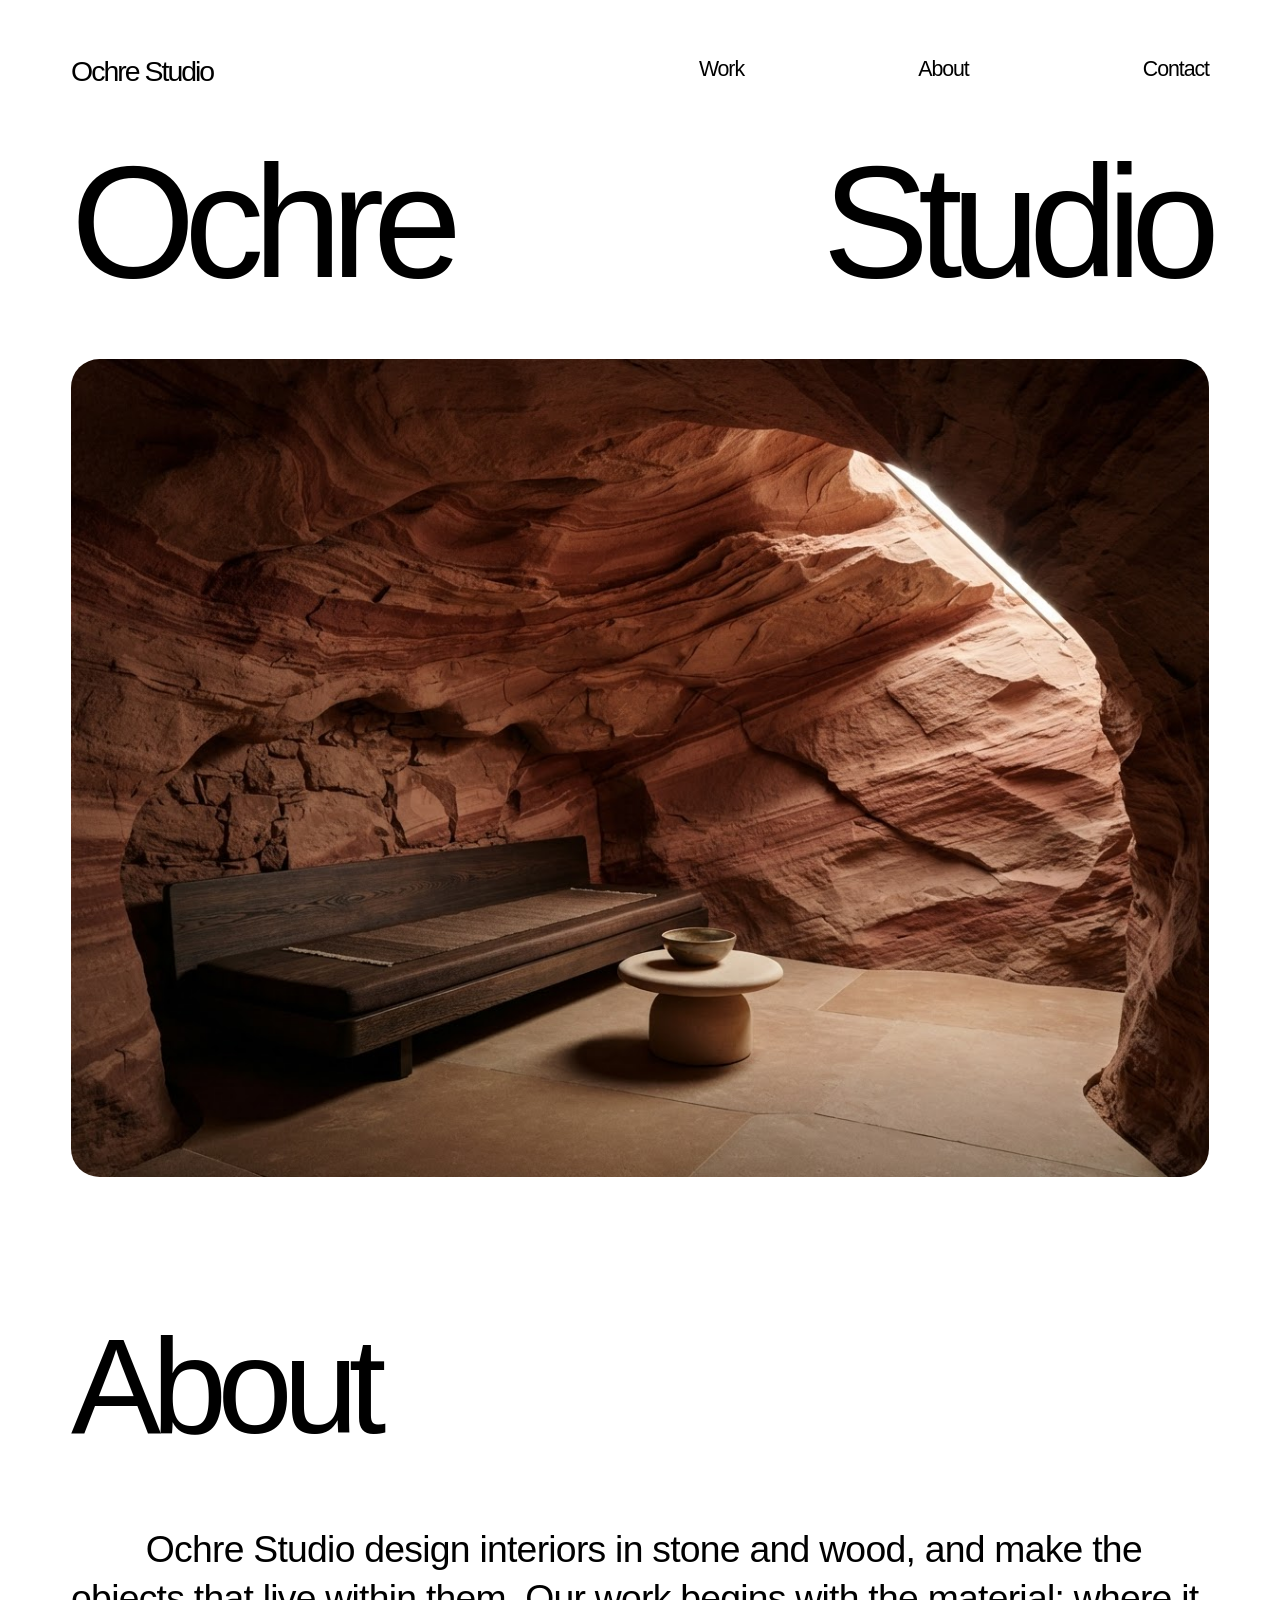
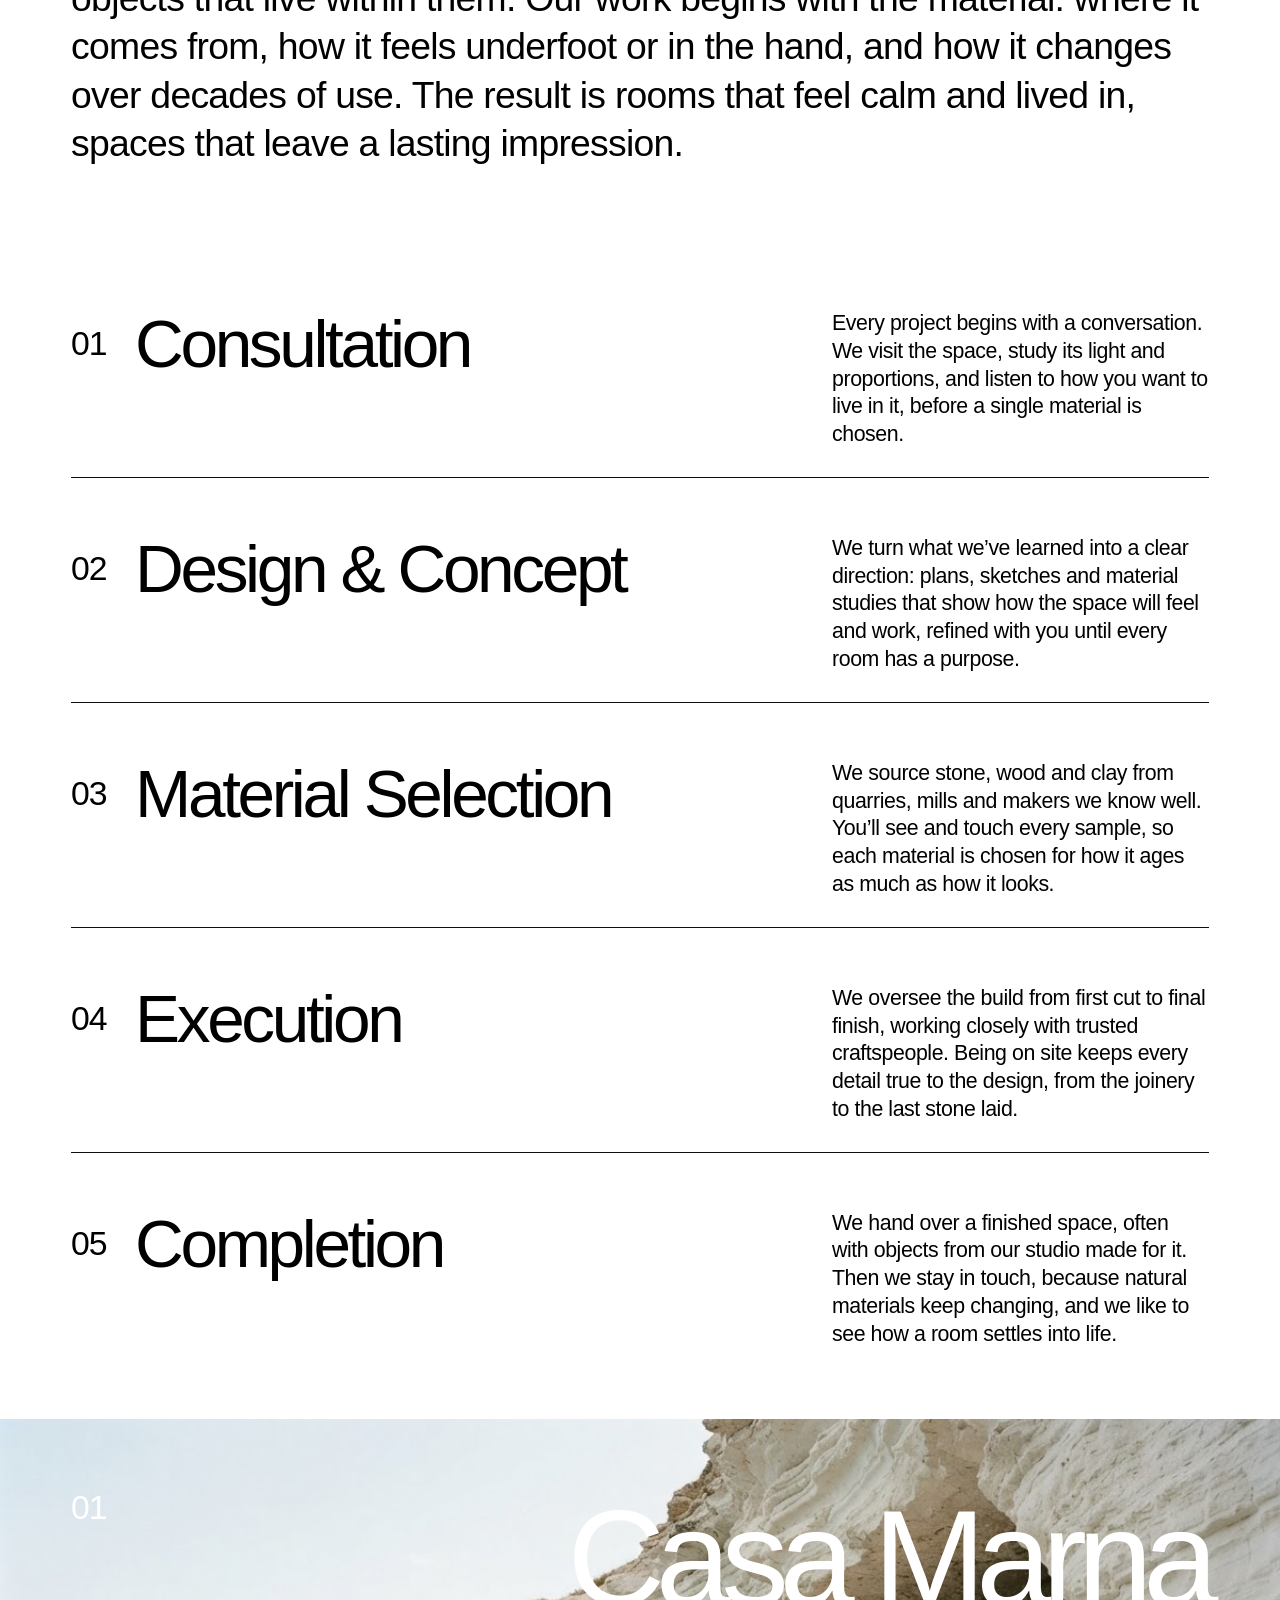
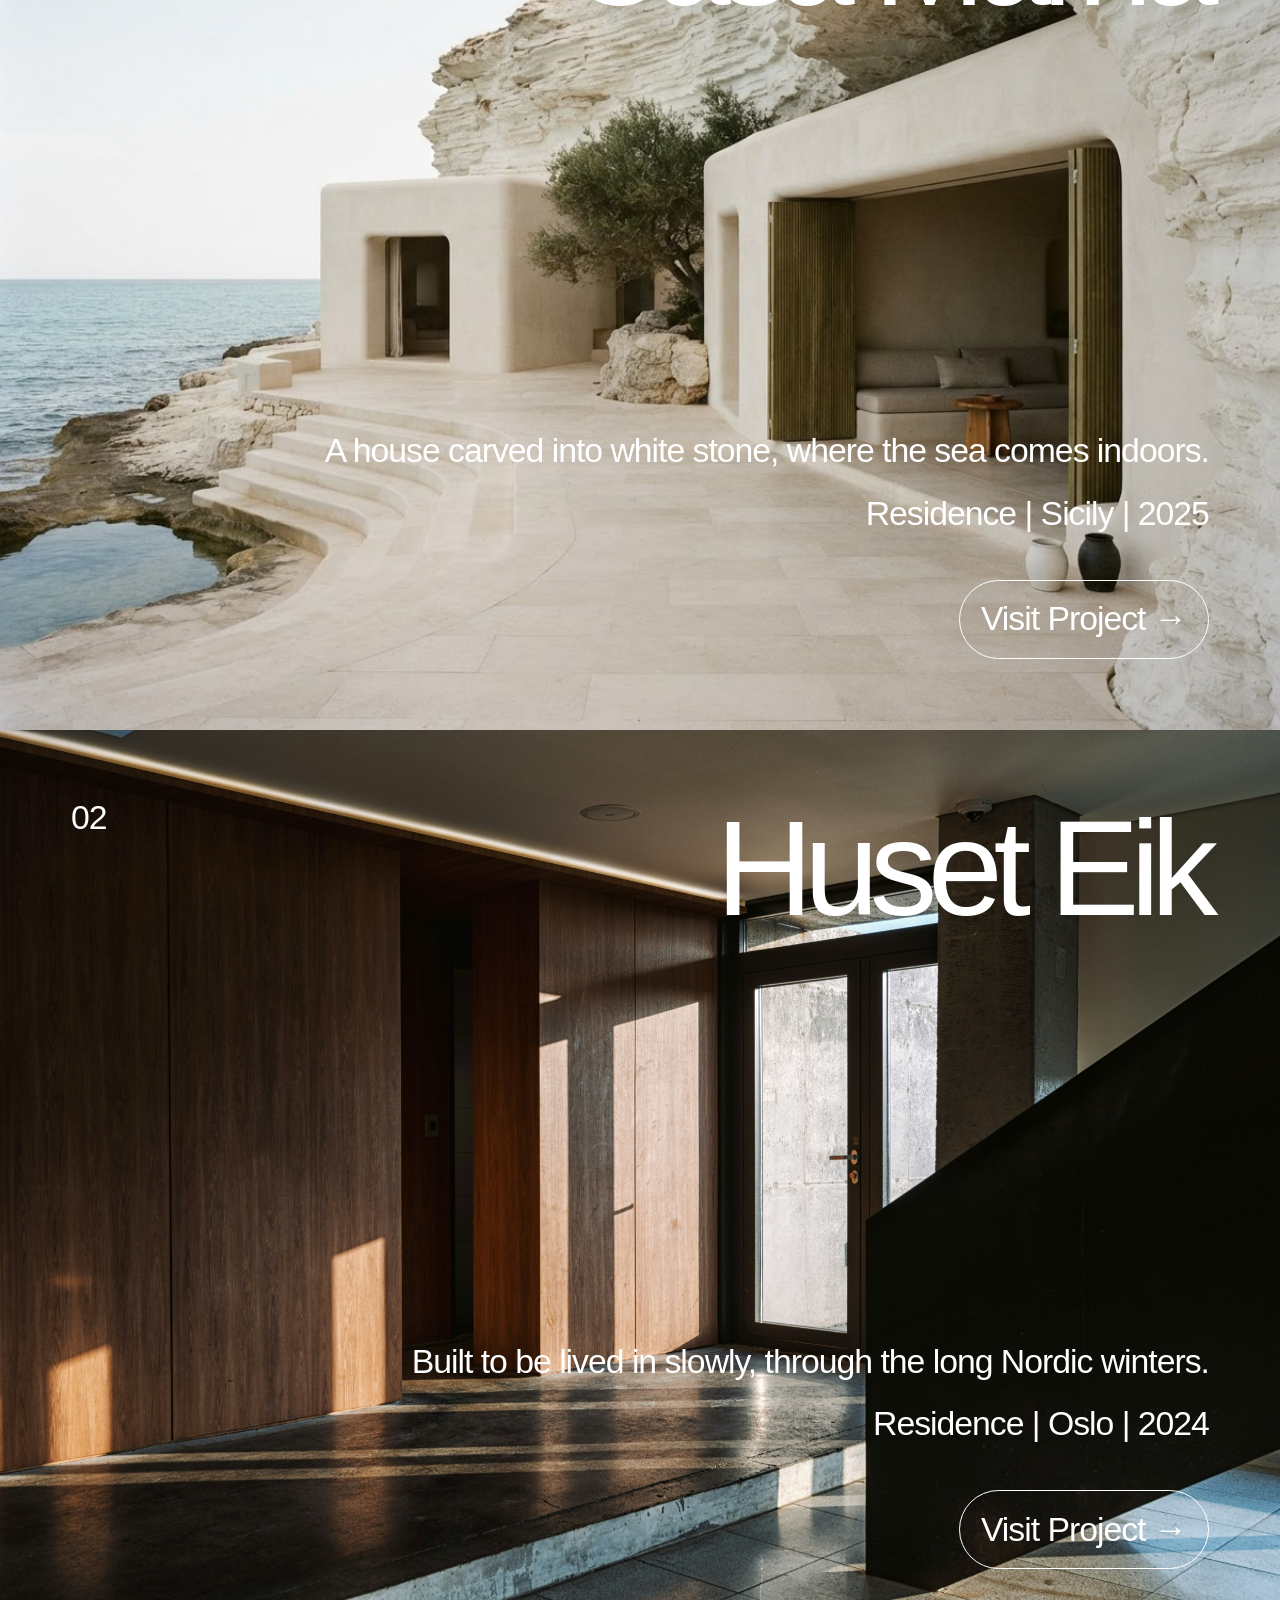
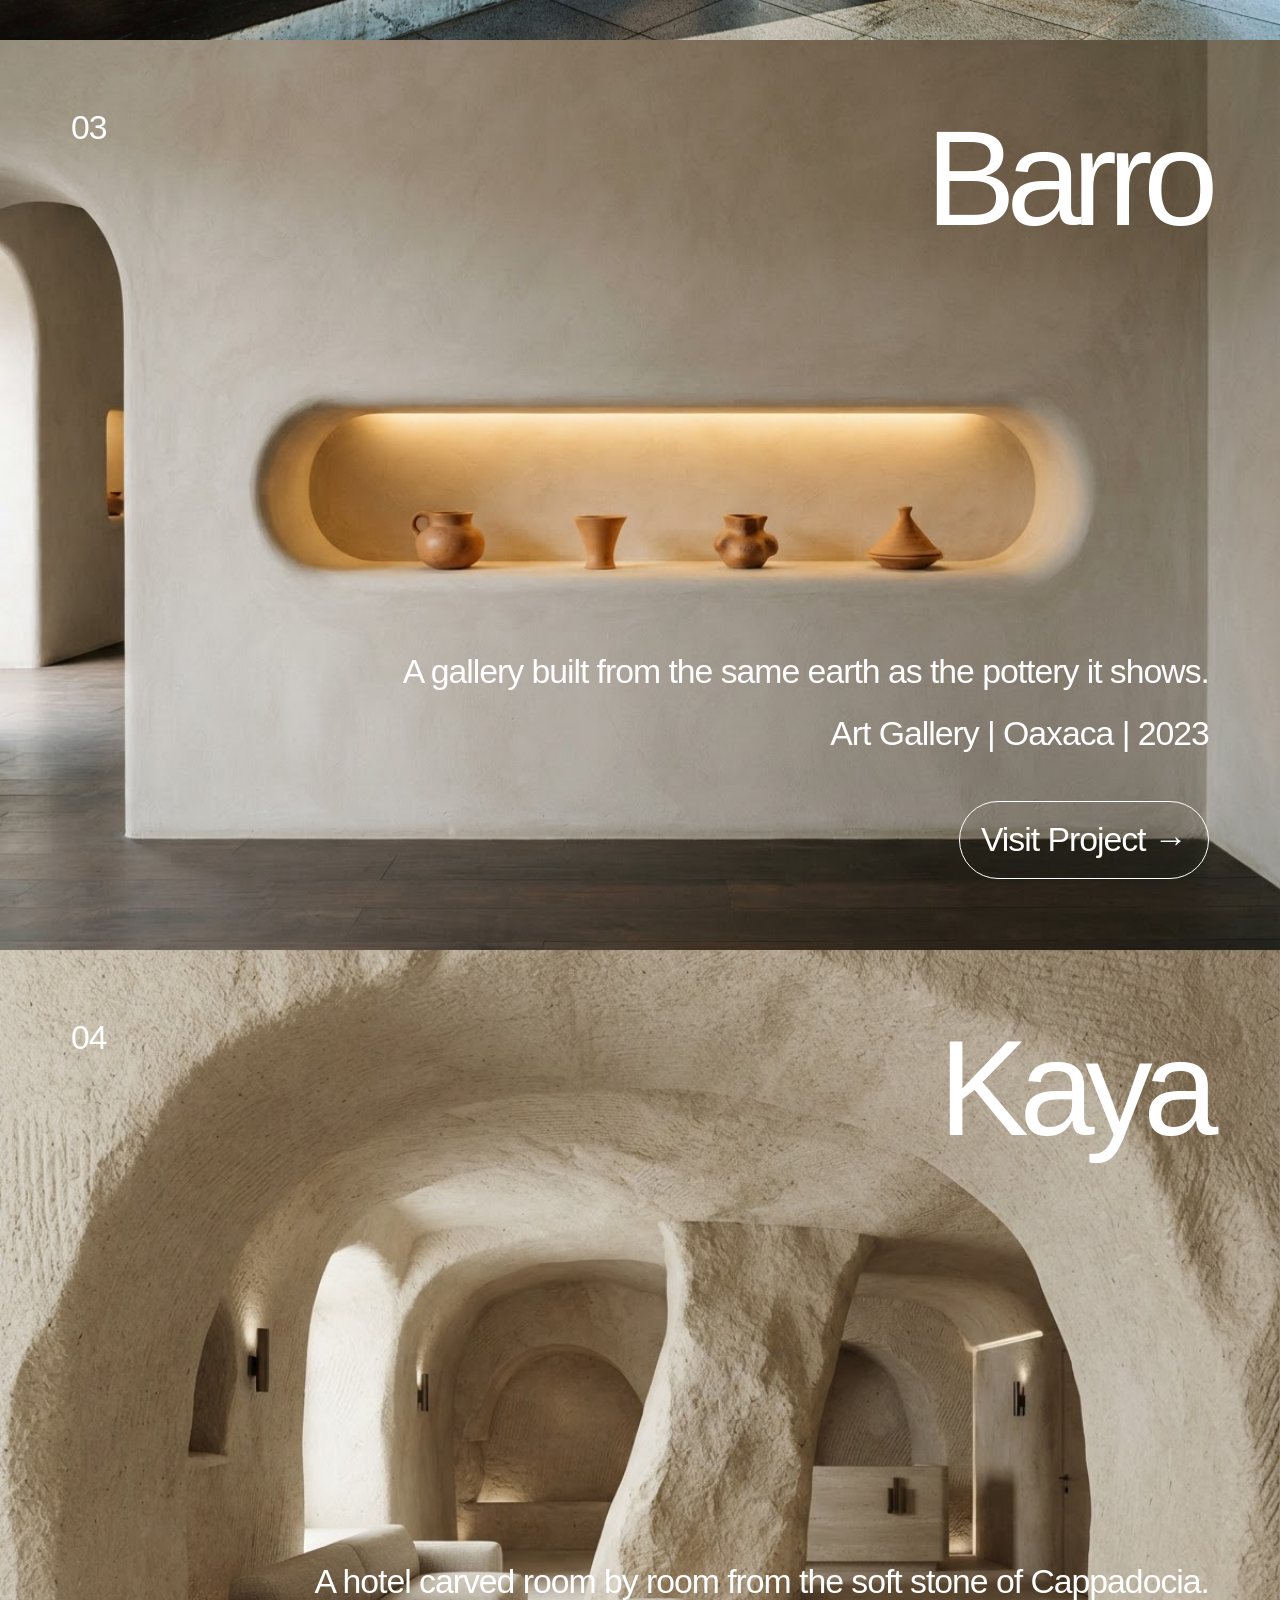
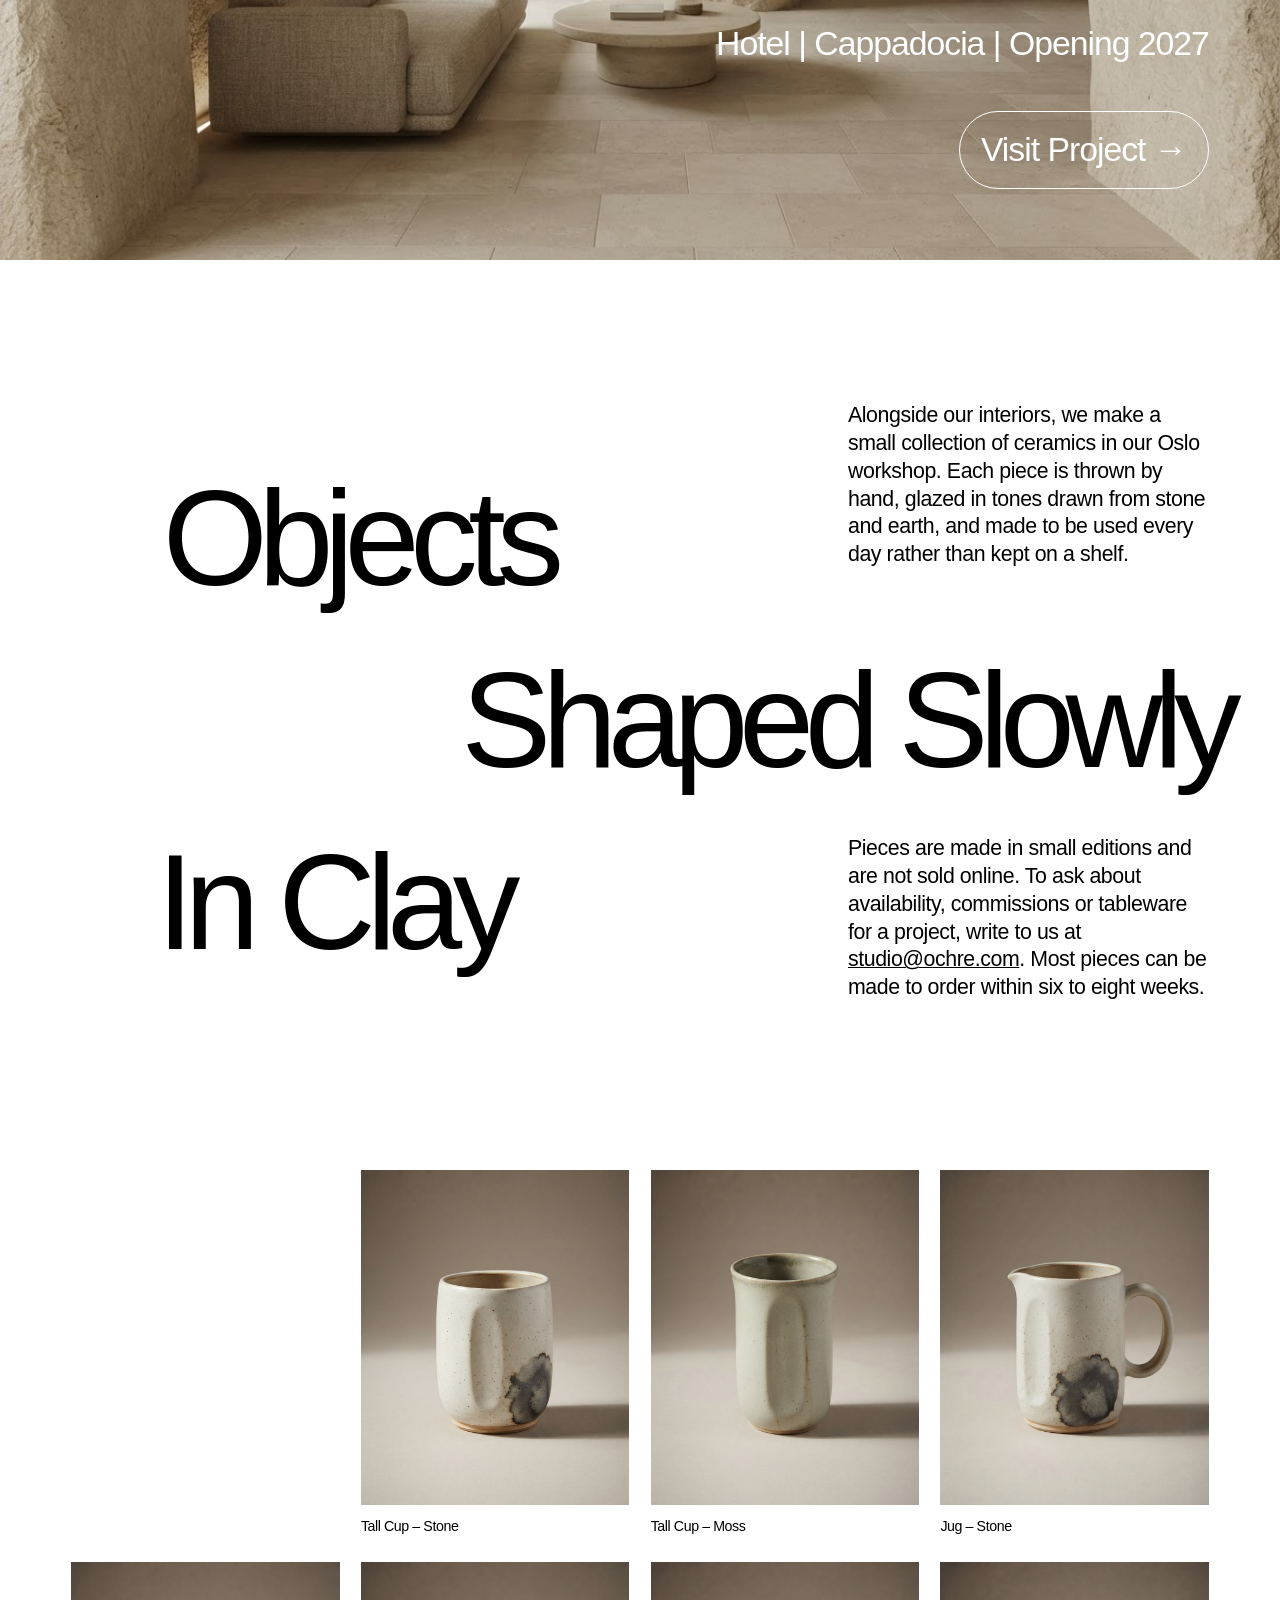
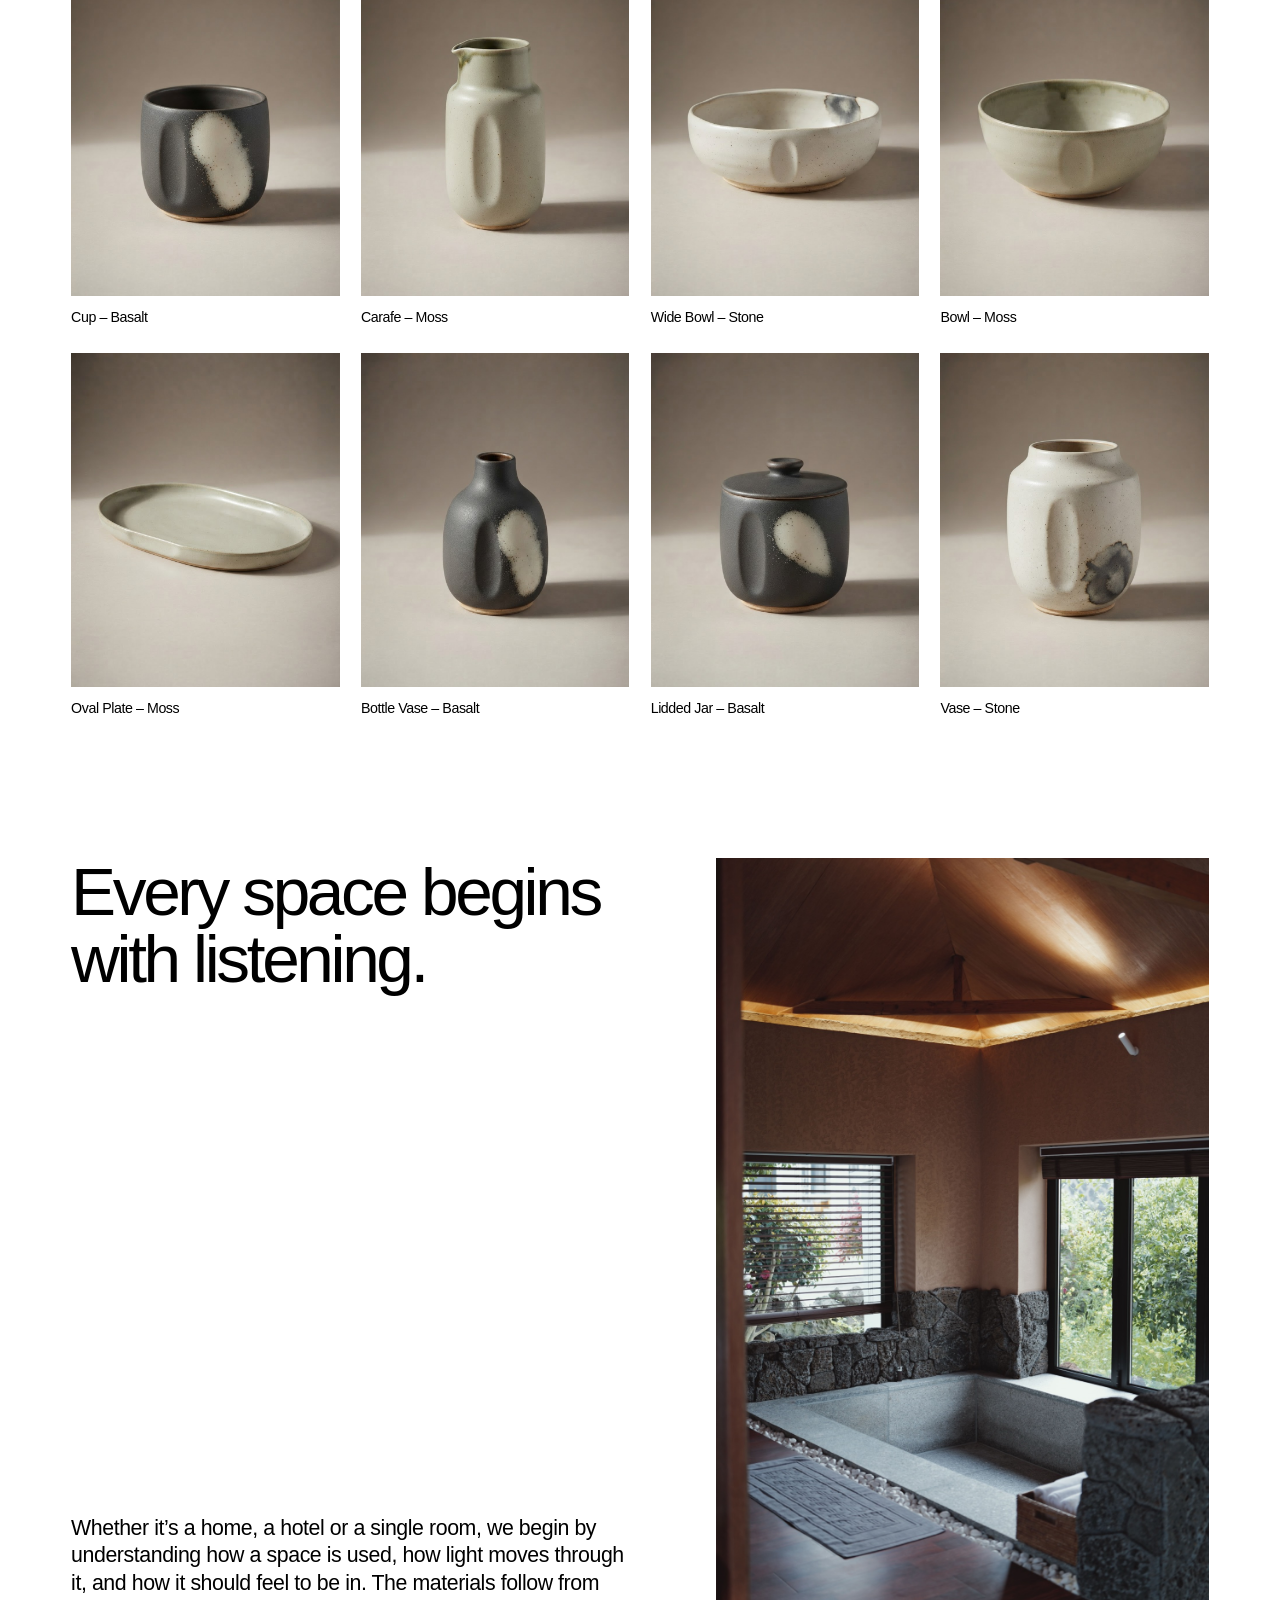
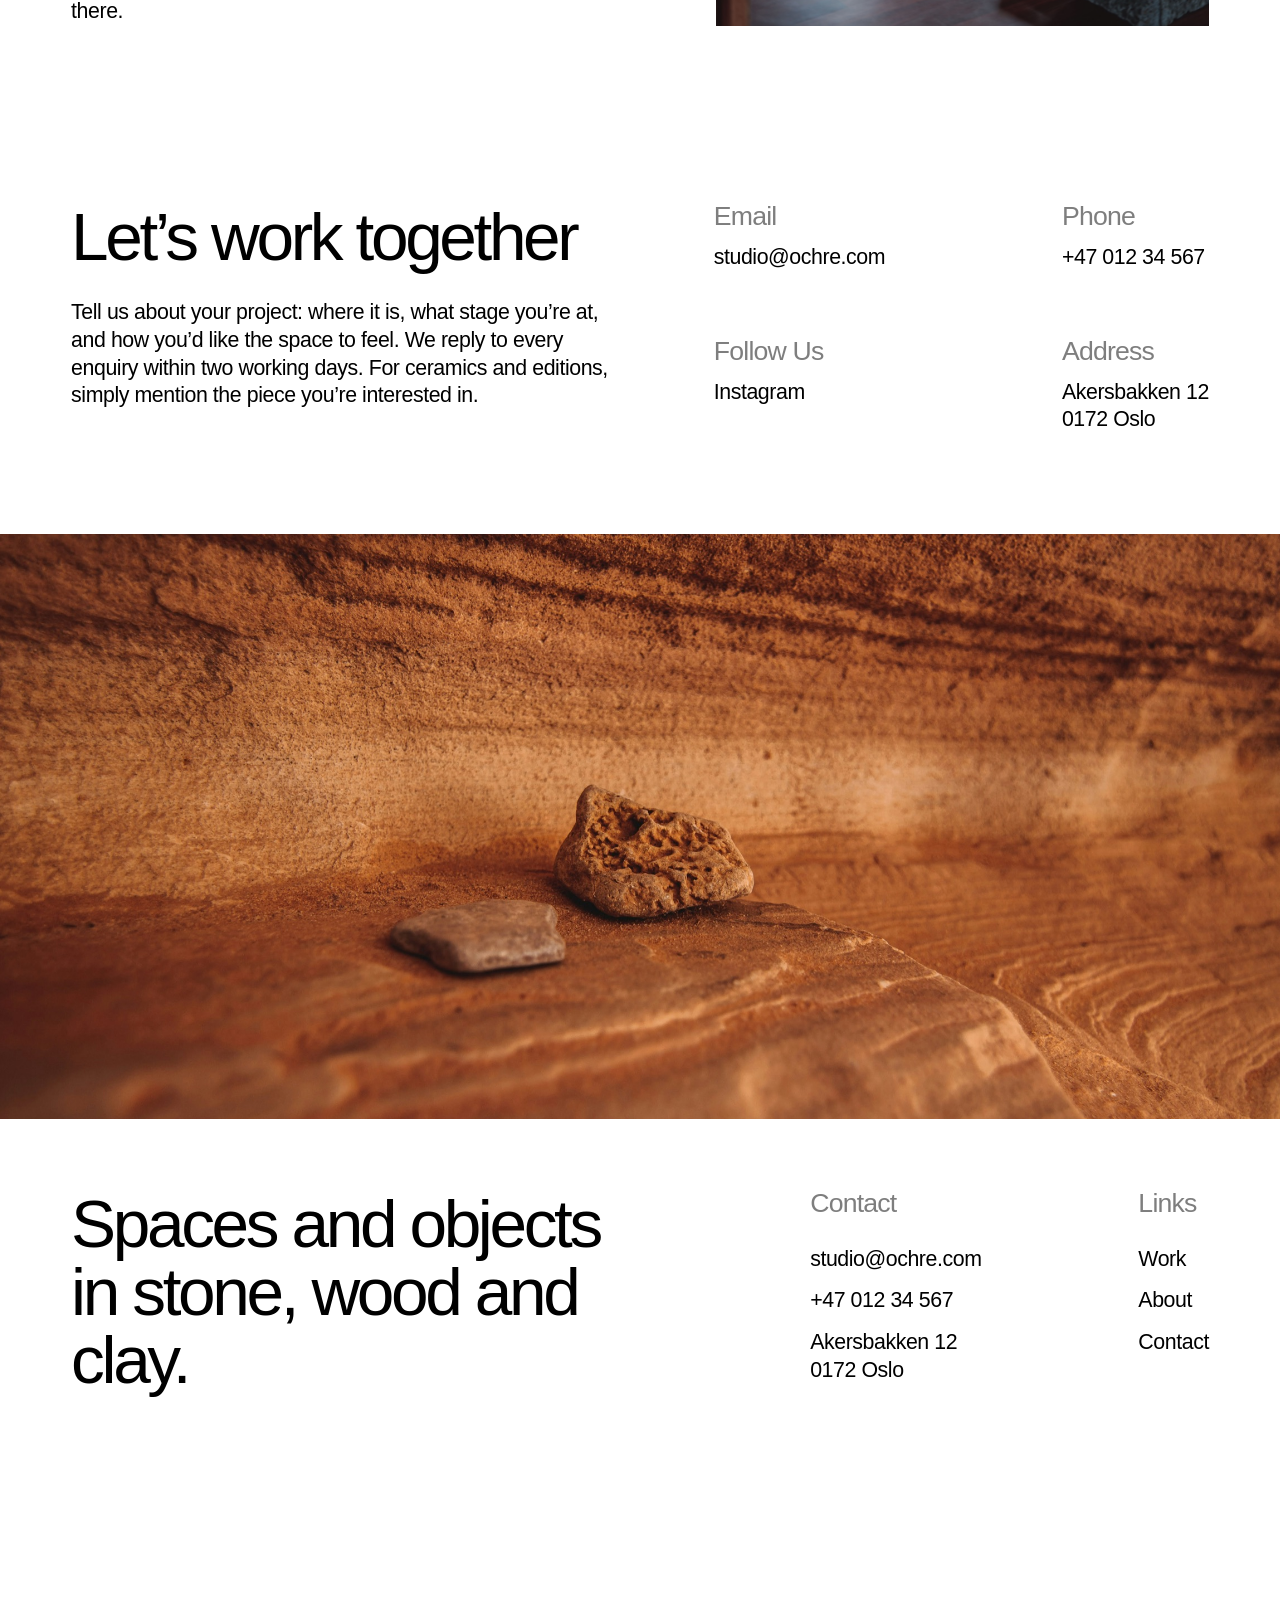
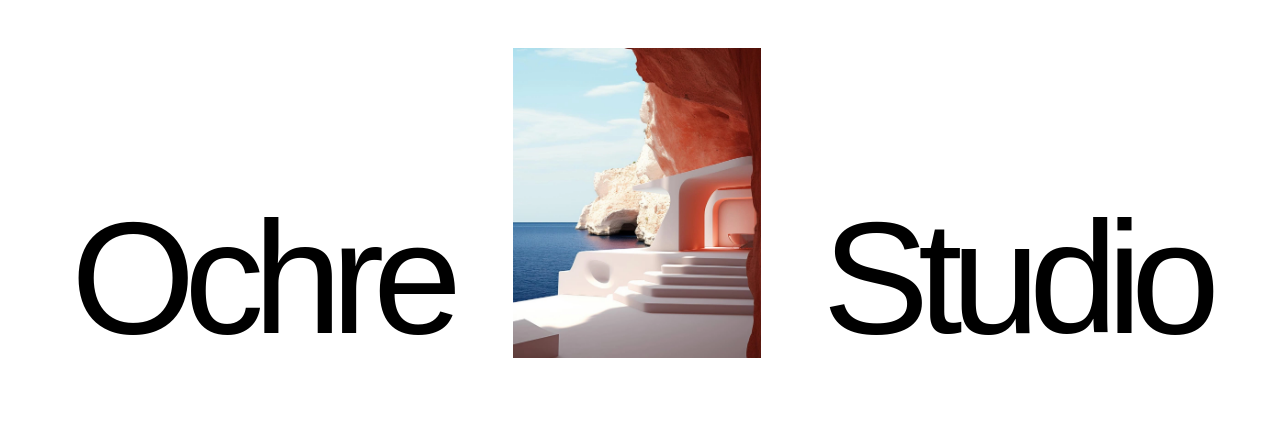
==== index.html @ 71099f94 "Static homepage from Figma (desktop + mobile)" ====
<!doctype html>
<html lang="en">
<head>
  <meta charset="utf-8">
  <meta name="viewport" content="width=device-width, initial-scale=1">
  <title>Ochre Studio</title>
  <meta name="description" content="Ochre Studio design interiors in stone and wood, and make the objects that live within them.">
  <link rel="preconnect" href="https://api.fontshare.com">
  <link rel="preconnect" href="https://cdn.fontshare.com" crossorigin>
  <link rel="stylesheet" href="https://api.fontshare.com/v2/css?f[]=satoshi@400&display=swap">
  <link rel="stylesheet" href="https://api.fontshare.com/v2/css?f[]=general-sans@300,500&display=swap">
  <link rel="stylesheet" href="styles.css">
</head>
<body>

  <div class="page">

  <!-- ============ NAV (desktop) ============ -->
  <header class="nav" data-node-id="4:62">
    <a class="nav__logo t-trim" href="#top">Ochre Studio</a>
    <nav class="nav__links" aria-label="Primary">
      <a class="t-trim" href="#work">Work</a>
      <a class="t-trim" href="#about">About</a>
      <a class="t-trim" href="#contact">Contact</a>
    </nav>
  </header>

  <!-- ============ NAV (mobile) ============ -->
  <header class="nav-mobile" data-node-id="68:1332">
    <a class="nav-mobile__logo t-trim" href="#top">Ochre Studio</a>
    <button class="nav-mobile__toggle" type="button" aria-expanded="false" aria-controls="mobile-menu" aria-label="Open menu">
      <img src="assets/icons/burger.svg" width="28" height="20" alt="">
    </button>
  </header>

  <main id="top">

    <!-- ============ HERO ============ -->
    <section class="hero" data-node-id="68:499">
      <h1 class="hero__logo" aria-label="Ochre Studio">
        <span class="t-trim">Ochre</span>
        <span class="t-trim">Studio</span>
      </h1>
      <div class="hero__image">
        <img src="assets/images/hero-cave.jpg" alt="A dark timber daybed and stone side table inside a red sandstone cave">
      </div>
    </section>

    <!-- ============ ABOUT ============ -->
    <section class="about" id="about" data-node-id="68:505">
      <div class="about__text">
        <h2 class="about__title t-trim">About</h2>
        <p class="about__lede">Ochre Studio design interiors in stone and wood, and make the objects that live within them. Our work begins with the material: where it comes from, how it feels underfoot or in the hand, and how it changes over decades of use. The result is rooms that feel calm and lived in, spaces that leave a lasting impression.</p>
      </div>

      <ol class="process">
        <li class="process__item">
          <div class="process__row">
            <h3 class="process__label">
              <span class="process__num t-trim">01</span>
              <span class="process__name t-trim">Consultation</span>
            </h3>
            <p class="process__desc">Every project begins with a conversation. We visit the space, study its light and proportions, and listen to how you want to live in it, before a single material is chosen.</p>
          </div>
          <img class="process__rule" src="assets/icons/line.svg" width="1280" height="1" alt="">
        </li>
        <li class="process__item">
          <div class="process__row">
            <h3 class="process__label">
              <span class="process__num t-trim">02</span>
              <span class="process__name t-trim">Design &amp; Concept</span>
            </h3>
            <p class="process__desc">We turn what we’ve learned into a clear direction: plans, sketches and material studies that show how the space will feel and work, refined with you until every room has a purpose.</p>
          </div>
          <img class="process__rule" src="assets/icons/line.svg" width="1280" height="1" alt="">
        </li>
        <li class="process__item">
          <div class="process__row">
            <h3 class="process__label">
              <span class="process__num t-trim">03</span>
              <span class="process__name t-trim">Material Selection</span>
            </h3>
            <p class="process__desc">We source stone, wood and clay from quarries, mills and makers we know well. You’ll see and touch every sample, so each material is chosen for how it ages as much as how it looks.</p>
          </div>
          <img class="process__rule" src="assets/icons/line.svg" width="1280" height="1" alt="">
        </li>
        <li class="process__item">
          <div class="process__row">
            <h3 class="process__label">
              <span class="process__num t-trim">04</span>
              <span class="process__name t-trim">Execution</span>
            </h3>
            <p class="process__desc">We oversee the build from first cut to final finish, working closely with trusted craftspeople. Being on site keeps every detail true to the design, from the joinery to the last stone laid.</p>
          </div>
          <img class="process__rule" src="assets/icons/line.svg" width="1280" height="1" alt="">
        </li>
        <li class="process__item">
          <div class="process__row">
            <h3 class="process__label">
              <span class="process__num t-trim">05</span>
              <span class="process__name t-trim">Completion</span>
            </h3>
            <p class="process__desc">We hand over a finished space, often with objects from our studio made for it. Then we stay in touch, because natural materials keep changing, and we like to see how a room settles into life.</p>
          </div>
        </li>
      </ol>
    </section>

    <!-- ============ PROJECTS ============ -->
    <div class="projects" id="work">
      <section class="project project--casa-marna" data-node-id="68:544">
        <img class="project__bg" src="assets/images/project-casa-marna.jpg" alt="">
        <span class="project__num t-trim">01</span>
        <div class="project__content">
          <h2 class="project__title t-trim">Casa Marna</h2>
          <div class="project__bottom">
            <div class="project__meta">
              <p class="t-trim">A house carved into white stone, where the sea comes indoors.</p>
              <p class="t-trim">Residence | Sicily | 2025</p>
            </div>
            <a class="btn" href="#">
              <span class="t-trim">Visit Project →</span>
            </a>
          </div>
        </div>
      </section>

      <section class="project project--huset-eik" data-node-id="68:555">
        <img class="project__bg" src="assets/images/project-huset-eik-web.jpg" alt="">
        <span class="project__num t-trim">02</span>
        <div class="project__content">
          <h2 class="project__title t-trim">Huset Eik</h2>
          <div class="project__bottom">
            <div class="project__meta">
              <p class="t-trim">Built to be lived in slowly, through the long Nordic winters.</p>
              <p class="t-trim">Residence | Oslo | 2024</p>
            </div>
            <a class="btn" href="#">
              <span class="t-trim">Visit Project →</span>
            </a>
          </div>
        </div>
      </section>

      <section class="project project--barro" data-node-id="68:565">
        <img class="project__bg" src="assets/images/project-barro.jpg" alt="">
        <span class="project__num t-trim">03</span>
        <div class="project__content">
          <h2 class="project__title t-trim">Barro</h2>
          <div class="project__bottom">
            <div class="project__meta">
              <p class="t-trim">A gallery built from the same earth as the pottery it shows.</p>
              <p class="t-trim">Art Gallery | Oaxaca | 2023</p>
            </div>
            <a class="btn" href="#">
              <span class="t-trim">Visit Project →</span>
            </a>
          </div>
        </div>
      </section>

      <section class="project project--kaya" data-node-id="68:575">
        <img class="project__bg" src="assets/images/project-kaya.jpg" alt="">
        <span class="project__num t-trim">04</span>
        <div class="project__content">
          <h2 class="project__title t-trim">Kaya</h2>
          <div class="project__bottom">
            <div class="project__meta">
              <p class="t-trim">A hotel carved room by room from the soft stone of Cappadocia.</p>
              <p class="t-trim">Hotel | Cappadocia | Opening 2027</p>
            </div>
            <a class="btn" href="#">
              <span class="t-trim">Visit Project →</span>
            </a>
          </div>
        </div>
      </section>
    </div>

    <!-- ============ OBJECTS / PRODUCTS ============ -->
    <section class="objects" id="objects" data-node-id="68:585">
      <div class="objects__intro">
        <h2 class="objects__heading">
          <span class="objects__line objects__line--1 t-trim">Objects</span>
          <span class="objects__line objects__line--2 t-trim">Shaped Slowly</span>
          <span class="objects__line objects__line--3 t-trim">In Clay</span>
        </h2>
        <p class="objects__copy objects__copy--1">Alongside our interiors, we make a small collection of ceramics in our Oslo workshop. Each piece is thrown by hand, glazed in tones drawn from stone and earth, and made to be used every day rather than kept on a shelf.</p>
        <p class="objects__copy objects__copy--2">Pieces are made in small editions and are not sold online. To ask about availability, commissions or tableware for a project, write to us at <a href="mailto:studio@ochre.com">studio@ochre.com</a>. Most pieces can be made to order within six to eight weeks.</p>
      </div>

      <ul class="objects__grid">
        <li class="product product--feature" style="--m-order:1">
          <div class="product__image"><img src="assets/images/product-tall-cup-stone.jpg" alt="Tall cup in stone glaze" loading="lazy"></div>
          <p class="product__name t-trim">Tall Cup – Stone</p>
        </li>
        <li class="product" style="--m-order:11">
          <div class="product__image"><img src="assets/images/product-tall-cup-moss.jpg" alt="Tall cup in moss glaze" loading="lazy"></div>
          <p class="product__name t-trim">Tall Cup – Moss</p>
        </li>
        <li class="product" style="--m-order:10">
          <div class="product__image"><img src="assets/images/product-jug-stone.jpg" alt="Jug in stone glaze" loading="lazy"></div>
          <p class="product__name t-trim">Jug – Stone</p>
        </li>
        <li class="product" style="--m-order:2">
          <div class="product__image"><img src="assets/images/product-cup-basalt.jpg" alt="Cup in basalt glaze" loading="lazy"></div>
          <p class="product__name t-trim">Cup – Basalt</p>
        </li>
        <li class="product" style="--m-order:9">
          <div class="product__image"><img src="assets/images/product-carafe-moss.jpg" alt="Carafe in moss glaze" loading="lazy"></div>
          <p class="product__name t-trim">Carafe – Moss</p>
        </li>
        <li class="product" style="--m-order:8">
          <div class="product__image"><img src="assets/images/product-wide-bowl-stone.jpg" alt="Wide bowl in stone glaze" loading="lazy"></div>
          <p class="product__name t-trim">Wide Bowl – Stone</p>
        </li>
        <li class="product" style="--m-order:7">
          <div class="product__image"><img src="assets/images/product-bowl-moss.jpg" alt="Bowl in moss glaze" loading="lazy"></div>
          <p class="product__name t-trim">Bowl – Moss</p>
        </li>
        <li class="product" style="--m-order:3">
          <div class="product__image"><img src="assets/images/product-oval-plate-moss.jpg" alt="Oval plate in moss glaze" loading="lazy"></div>
          <p class="product__name t-trim">Oval Plate – Moss</p>
        </li>
        <li class="product" style="--m-order:6">
          <div class="product__image"><img src="assets/images/product-bottle-vase-basalt.jpg" alt="Bottle vase in basalt glaze" loading="lazy"></div>
          <p class="product__name t-trim">Bottle Vase – Basalt</p>
        </li>
        <li class="product" style="--m-order:5">
          <div class="product__image"><img src="assets/images/product-lidded-jar-basalt.jpg" alt="Lidded jar in basalt glaze" loading="lazy"></div>
          <p class="product__name t-trim">Lidded Jar – Basalt</p>
        </li>
        <li class="product" style="--m-order:4">
          <div class="product__image"><img src="assets/images/product-vase-stone.jpg" alt="Vase in stone glaze" loading="lazy"></div>
          <p class="product__name t-trim">Vase – Stone</p>
        </li>
      </ul>
    </section>

    <!-- ============ CONTACT ============ -->
    <section class="contact" id="contact" data-node-id="68:628">
      <div class="contact__top">
        <div class="contact__intro">
          <div class="contact__intro-copy">
            <h2 class="contact__heading t-trim">Every space begins with listening.</h2>
            <p class="contact__body">Whether it’s a home, a hotel or a single room, we begin by understanding how a space is used, how light moves through it, and how it should feel to be in. The materials follow from there.</p>
          </div>
          <div class="contact__intro-image">
            <img src="assets/images/contact-interior-web.jpg" alt="A sunken stone bath beneath a timber roof" loading="lazy">
          </div>
        </div>

        <div class="contact__details">
          <div class="contact__details-copy">
            <h2 class="contact__heading t-trim">Let’s work together</h2>
            <p class="contact__body">Tell us about your project: where it is, what stage you’re at, and how you’d like the space to feel. We reply to every enquiry within two working days. For ceramics and editions, simply mention the piece you’re interested in.</p>
          </div>
          <div class="contact__info">
            <div class="contact__col">
              <div class="info">
                <p class="info__label t-trim">Email</p>
                <a class="info__value" href="mailto:studio@ochre.com">studio@ochre.com</a>
              </div>
              <div class="info">
                <p class="info__label t-trim">Follow Us</p>
                <a class="info__value" href="#">Instagram</a>
              </div>
            </div>
            <div class="contact__col">
              <div class="info">
                <p class="info__label t-trim">Phone</p>
                <a class="info__value" href="tel:+4701234567">+47 012 34 567</a>
              </div>
              <div class="info">
                <p class="info__label t-trim">Address</p>
                <p class="info__value">Akersbakken 12<br>0172 Oslo</p>
              </div>
            </div>
          </div>
        </div>
      </div>

      <div class="contact__image">
        <img src="assets/images/contact-stone-web.jpg" alt="Two stones resting on a ledge of layered red sandstone" loading="lazy">
      </div>
    </section>
  </main>

  <!-- ============ FOOTER ============ -->
  <footer class="footer" data-node-id="32:449">
    <div class="footer__top">
      <p class="footer__tagline t-trim">Spaces and objects in stone, wood and clay.</p>
      <div class="footer__group">
        <p class="footer__label t-trim">Contact</p>
        <ul class="footer__list">
          <li><a href="mailto:studio@ochre.com">studio@ochre.com</a></li>
          <li><a href="tel:+4701234567">+47 012 34 567</a></li>
          <li>Akersbakken 12<br>0172 Oslo</li>
        </ul>
      </div>
      <div class="footer__group">
        <p class="footer__label t-trim">Links</p>
        <ul class="footer__list">
          <li><a href="#work">Work</a></li>
          <li><a href="#about">About</a></li>
          <li><a href="#contact">Contact</a></li>
        </ul>
      </div>
    </div>
    <div class="footer__bottom">
      <span class="footer__word t-trim">Ochre</span>
      <div class="footer__image">
        <img src="assets/images/footer-coast.png" alt="White stone steps carved into a red cliff above the sea" loading="lazy">
      </div>
      <span class="footer__word t-trim">Studio</span>
    </div>
  </footer>

  </div>

  <!-- ============ MENU (mobile) ============ -->
  <div class="menu" id="mobile-menu" data-node-id="68:1431" hidden>
    <div class="menu__panel" role="dialog" aria-modal="true" aria-label="Menu">
      <div class="menu__bar">
        <a class="menu__logo t-trim" href="#top" data-menu-close>Ochre Studio</a>
        <button class="menu__close" type="button" aria-label="Close menu" data-menu-close>
          <img src="assets/icons/close.svg" width="15" height="14.8492" alt="">
        </button>
      </div>
      <div class="menu__image">
        <img src="assets/images/menu-coastal-recess.jpg" alt="A ceramic jug resting in a carved stone niche">
      </div>
      <nav class="menu__links" aria-label="Mobile">
        <a class="t-trim" href="#work" data-menu-close>Work</a>
        <a class="t-trim" href="#about" data-menu-close>About</a>
        <a class="t-trim" href="#contact" data-menu-close>Contact</a>
      </nav>
    </div>
  </div>

  <script src="main.js"></script>
</body>
</html>
---- styles.css ----
/* =========================================================
   Ochre Studio — static homepage
   Built from Figma (Design / Homepage + Homepage-mobile).

   Sizing model
   ------------
   Every dimension is written in "design pixels" multiplied by --u.
   - Mobile  (< 1024px): --u = width / 390,  capped at 1.25 (≈ 488px)
   - Desktop (≥ 1024px): --u = width / 1440, capped at 1    (1440px)
   The page itself is capped at 1440px (max-width) and has a 320px
   floor (min-width), so the layout scales smoothly between the two
   artboards and never stretches past the design.
   ========================================================= */

:root {
  --black: #000;
  --white: #fff;
  --font-display: "Satoshi", "Helvetica Neue", Arial, sans-serif;
  --font-body: "General Sans", "Helvetica Neue", Arial, sans-serif;

  --page-min: 320px;
  --page-max: 1440px;
  --bp-desktop: 1024px; /* documented here; used literally in @media below */

  /* mobile unit (fallback when no container ancestor, e.g. the menu) */
  --u: calc(min(100vw, 487.5px) / 390);
}

/* ---------- Reset ---------- */
*,
*::before,
*::after { box-sizing: border-box; }

html { -webkit-text-size-adjust: 100%; text-size-adjust: 100%; }

html,
body { margin: 0; background: var(--white); color: var(--black); }

body {
  min-width: var(--page-min);
  font-family: var(--font-body);
  -webkit-font-smoothing: antialiased;
  -moz-osx-font-smoothing: grayscale;
}

h1, h2, h3, p, ul, ol, li { margin: 0; padding: 0; font-weight: inherit; font-size: inherit; }
ul, ol { list-style: none; }
img { display: block; max-width: 100%; }
a { color: inherit; text-decoration: none; }
button { font: inherit; color: inherit; background: none; border: 0; padding: 0; cursor: pointer; }

/* Figma "text-box-trim: cap / alphabetic" — trims display type to cap height */
.t-trim { text-box: trim-both cap alphabetic; }

.visually-hidden {
  position: absolute !important;
  width: 1px; height: 1px;
  margin: -1px; padding: 0; overflow: hidden;
  clip: rect(0 0 0 0); white-space: nowrap; border: 0;
}

/* ---------- Page frame: min / max width ---------- */
.page {
  container-type: inline-size;
  width: 100%;
  max-width: var(--page-max);
  margin-inline: auto;
  overflow-x: clip;
  /* re-derive the unit from the page width (excludes scrollbar) */
  --u: calc(min(100cqi, 487.5px) / 390);
}

/* Shared type primitives */
.display { font-family: var(--font-display); font-weight: 400; line-height: 1; }

/* =========================================================
   MOBILE (base)
   ========================================================= */

/* ---------- Nav ---------- */
.nav { display: none; }

.nav-mobile {
  display: flex;
  align-items: center;
  justify-content: space-between;
  padding: calc(24 * var(--u));
  background: var(--white);
}

.nav-mobile__logo,
.menu__logo {
  font-family: var(--font-display);
  font-size: calc(32 * var(--u));
  line-height: 1;
  letter-spacing: -0.07em;
  white-space: nowrap;
}

.nav-mobile__toggle {
  display: grid;
  place-items: center;
  width: 28px;
  height: 20px;
}

/* ---------- Mobile menu ---------- */
.menu[hidden] { display: none; }

.menu {
  position: fixed;
  inset: 0;
  z-index: 100;
}

.menu__panel {
  /* Figma component is 391px tall; fill the screen so page content doesn't read as menu items */
  position: absolute;
  inset: 0;
  display: flex;
  flex-direction: column;
  gap: calc(40 * var(--u));
  padding: calc(24 * var(--u));
  background: var(--white);
  overflow-y: auto;
}

html.is-menu-open { overflow: hidden; }

.menu__bar {
  display: flex;
  align-items: center;
  justify-content: space-between;
}

.menu__close {
  display: grid;
  place-items: center;
  width: 24px;
  height: 24px;
  background: var(--white);
}

.menu__image {
  width: 100%;
  aspect-ratio: 342 / 110;
  overflow: hidden;
}
.menu__image img { width: 100%; height: 100%; object-fit: cover; }

.menu__links {
  display: flex;
  flex-direction: column;
  gap: calc(24 * var(--u));
  font-family: var(--font-display);
  font-size: calc(38 * var(--u));
  line-height: 1;
  letter-spacing: -0.03em;
}

/* ---------- Hero ---------- */
.hero {
  display: flex;
  flex-direction: column;
  padding: 0 calc(24 * var(--u)) calc(24 * var(--u));
}

/* The big "Ochre / Studio" lockup is desktop only — keep it for screen readers */
.hero__logo {
  position: absolute;
  width: 1px; height: 1px;
  margin: -1px; overflow: hidden;
  clip: rect(0 0 0 0); white-space: nowrap;
}

.hero__image {
  width: 100%;
  aspect-ratio: 342 / 304;
  border-radius: calc(32 * var(--u));
  overflow: hidden;
}
.hero__image img { width: 100%; height: 100%; object-fit: cover; }

/* ---------- About ---------- */
.about {
  display: flex;
  flex-direction: column;
  gap: calc(80 * var(--u));
  padding: calc(24 * var(--u));
}

.about__text {
  display: flex;
  flex-direction: column;
  gap: calc(40 * var(--u));
}

.about__title {
  font-family: var(--font-display);
  font-size: calc(64 * var(--u));
  line-height: 1;
  letter-spacing: -0.07em;
}

.about__lede {
  font-family: var(--font-body);
  font-weight: 300;
  font-size: calc(16 * var(--u));
  line-height: 1.3;
  letter-spacing: -0.02em;
  text-indent: calc(84 * var(--u));
}

.process {
  display: flex;
  flex-direction: column;
  gap: calc(32 * var(--u));
}

.process__item {
  display: flex;
  flex-direction: column;
  gap: calc(32 * var(--u));
}

.process__row {
  display: flex;
  flex-direction: column;
  gap: calc(32 * var(--u));
}
.process__item:first-child .process__row { gap: calc(16 * var(--u)); }

.process__label {
  display: flex;
  align-items: center;
  gap: calc(32 * var(--u));
  font-family: var(--font-display);
  line-height: 1;
  white-space: nowrap;
}

.process__num {
  font-size: calc(20 * var(--u));
  letter-spacing: -0.03em;
}

.process__name {
  font-size: calc(32 * var(--u));
  letter-spacing: -0.05em;
}

.process__desc {
  font-weight: 300;
  font-size: calc(16 * var(--u));
  line-height: 1.3;
  letter-spacing: -0.02em;
}

.process__rule {
  width: 100%;
  height: 1px;
}

/* ---------- Projects ---------- */
.project {
  position: relative;
  display: flex;
  align-items: flex-start;
  justify-content: space-between;
  aspect-ratio: 390 / 251;
  padding: calc(24 * var(--u));
  color: var(--white);
  overflow: hidden;
  isolation: isolate;
}

.project__bg {
  position: absolute;
  inset: 0;
  z-index: -1;
  width: 100%;
  height: 100%;
  max-width: none;
  object-fit: cover;
}

.project__num {
  font-family: var(--font-display);
  font-size: calc(20 * var(--u));
  line-height: 1;
  letter-spacing: -0.03em;
  white-space: nowrap;
}

.project__content {
  display: flex;
  flex: 1 0 0;
  min-width: 0;
  height: 100%;
  flex-direction: column;
  align-items: flex-end;
  justify-content: space-between;
}

.project__title {
  font-family: var(--font-display);
  font-size: calc(64 * var(--u));
  line-height: 1;
  letter-spacing: -0.07em;
  white-space: nowrap;
}

.project__bottom {
  display: flex;
  flex-direction: column;
  align-items: flex-end;
  gap: calc(24 * var(--u));
  width: 100%;
}

.project__meta {
  display: flex;
  flex-direction: column;
  align-items: flex-end;
  gap: calc(12 * var(--u));
  width: 100%;
  font-family: var(--font-display);
  font-size: calc(12 * var(--u));
  line-height: 1;
  letter-spacing: -0.03em;
  text-align: right;
  white-space: nowrap; /* single lines in both artboards; sizes scale with --u */
}

/* ---------- Button (Component: btn) ---------- */
.btn {
  display: inline-flex;
  align-items: center;
  justify-content: center;
  padding: calc(10 * var(--u));
  border: 1px solid var(--white);
  border-radius: 999px;
  color: var(--white);
  font-family: var(--font-display);
  font-size: calc(12 * var(--u));
  line-height: 1;
  letter-spacing: -0.03em;
  white-space: nowrap;
  overflow: hidden;
}

/* ---------- Objects ---------- */
.objects {
  padding: calc(48 * var(--u)) calc(24 * var(--u)) calc(24 * var(--u));
}

.objects__intro {
  display: flex;
  flex-direction: column;
  gap: calc(25 * var(--u));
}

/* On mobile the heading lines interleave with the copy */
.objects__heading { display: contents; }

.objects__line {
  display: block;
  font-family: var(--font-display);
  font-size: calc(62 * var(--u));
  line-height: 1;
  letter-spacing: -0.07em;
  white-space: nowrap;
}
.objects__line--1 { order: 1; }
.objects__copy--1 { order: 2; }
.objects__line--2 { order: 3; margin-left: calc(-2 * var(--u)); }
.objects__copy--2 { order: 4; }
.objects__line--3 { order: 5; margin-left: calc(50% + 11 * var(--u)); }

.objects__copy {
  font-weight: 300;
  font-size: calc(16 * var(--u));
  line-height: 1.3;
  letter-spacing: -0.02em;
}
.objects__copy a {
  text-decoration: underline;
  text-decoration-thickness: from-font;
  text-underline-position: from-font;
}

.objects__grid {
  display: grid;
  grid-template-columns: repeat(2, minmax(0, 1fr));
  column-gap: calc(20 * var(--u));
  row-gap: calc(24 * var(--u));
  margin-top: calc(48 * var(--u));
}

.product {
  display: flex;
  flex-direction: column;
  gap: calc(10 * var(--u));
  order: var(--m-order, 0);
}

.product--feature { grid-column: 1 / -1; }

.product__image {
  width: 100%;
  aspect-ratio: 161 / 205;
  overflow: hidden;
}
.product--feature .product__image { aspect-ratio: 342 / 381; }
.product__image img { width: 100%; height: 100%; object-fit: cover; }

.product__name {
  font-family: var(--font-display);
  font-size: calc(12 * var(--u));
  line-height: 1;
  letter-spacing: -0.03em;
}

/* ---------- Contact ---------- */
.contact {
  display: flex;
  flex-direction: column;
  gap: calc(48 * var(--u));
  padding: calc(24 * var(--u));
}

.contact__top {
  display: flex;
  flex-direction: column;
  gap: calc(64 * var(--u));
}

.contact__intro,
.contact__details {
  display: flex;
  gap: calc(20 * var(--u));
}

.contact__intro { align-items: stretch; }
.contact__details { align-items: flex-start; }

.contact__intro-copy,
.contact__details-copy {
  display: flex;
  flex: 1 0 0;
  min-width: 0;
  flex-direction: column;
  gap: calc(32 * var(--u));
}

.contact__heading {
  font-family: var(--font-display);
  font-size: calc(32 * var(--u));
  line-height: 1;
  letter-spacing: -0.05em;
}
.contact__intro .contact__heading { max-width: calc(159 * var(--u)); }

.contact__body {
  font-weight: 300;
  font-size: calc(16 * var(--u));
  line-height: 1.3;
  letter-spacing: -0.02em;
}

.contact__intro-image {
  position: relative;
  flex: 1 0 0;
  min-width: 0;
  overflow: hidden;
}
.contact__intro-image img {
  position: absolute;
  inset: 0;
  width: 100%;
  height: 100%;
  object-fit: cover;
  transform: scaleX(-1); /* mirrored in the mobile design */
}

.contact__info {
  display: flex;
  flex: 1 0 0;
  min-width: 0;
  gap: calc(52 * var(--u));
}

.contact__col {
  display: flex;
  flex: 1 0 0;
  min-width: 0;
  flex-direction: column;
  gap: calc(24 * var(--u));
}

.info {
  display: flex;
  flex-direction: column;
  gap: calc(8 * var(--u));
}

.info__label {
  font-family: var(--font-display);
  font-size: calc(12 * var(--u));
  line-height: 1;
  letter-spacing: -0.03em;
  opacity: 0.5;
}

.info__value {
  font-weight: 500;
  font-size: calc(8 * var(--u));
  line-height: 1.3;
  letter-spacing: -0.02em;
  white-space: nowrap;
}

.contact__image {
  margin-inline: calc(-24 * var(--u));
  aspect-ratio: 390 / 187;
  overflow: hidden;
}
.contact__image img { width: 100%; height: 100%; object-fit: cover; }

/* ---------- Footer (Component: Footer / Mobile) ---------- */
.footer {
  display: flex;
  flex-direction: column;
  gap: calc(48 * var(--u));
  padding: calc(24 * var(--u));
  overflow: hidden;
}

.footer__top {
  display: flex;
  align-items: flex-start;
  justify-content: space-between;
  gap: calc(16 * var(--u));
}

.footer__tagline {
  width: calc(185 * var(--u));
  font-family: var(--font-display);
  font-size: calc(24 * var(--u));
  line-height: 1;
  letter-spacing: -0.05em;
}

.footer__group {
  display: flex;
  flex-direction: column;
  gap: calc(16 * var(--u));
  white-space: nowrap;
}

.footer__label {
  font-family: var(--font-display);
  font-size: calc(12 * var(--u));
  line-height: 1;
  letter-spacing: -0.03em;
  opacity: 0.5;
}

.footer__list {
  display: flex;
  flex-direction: column;
  gap: calc(8 * var(--u));
  font-weight: 500;
  font-size: calc(8 * var(--u));
  line-height: 1.3;
  letter-spacing: -0.02em;
}

.footer__bottom {
  display: flex;
  align-items: flex-end;
  justify-content: space-between;
}

.footer__word {
  font-family: var(--font-display);
  font-size: calc(32 * var(--u));
  line-height: 1;
  letter-spacing: -0.05em;
  white-space: nowrap;
}

.footer__image {
  width: calc(116 * var(--u));
  aspect-ratio: 279 / 349;
  overflow: hidden;
}
.footer__image img { width: 100%; height: 100%; object-fit: cover; }

/* =========================================================
   DESKTOP (≥ 1024px) — scales from the 1440 artboard
   ========================================================= */
@media (min-width: 1024px) {
  .page { --u: calc(min(100cqi, 1440px) / 1440); }

  /* Mobile-only pieces */
  .nav-mobile,
  .menu { display: none !important; }

  /* ---------- Nav (Component: Nav) ---------- */
  .nav {
    display: flex;
    align-items: flex-start;
    justify-content: space-between;
    padding: calc(64 * var(--u)) calc(80 * var(--u));
    background: var(--white);
    white-space: nowrap;
  }

  .nav__logo {
    font-family: var(--font-display);
    font-size: calc(32 * var(--u));
    line-height: 1;
    letter-spacing: -0.07em;
  }

  .nav__links {
    display: flex;
    align-items: center;
    gap: calc(196 * var(--u));
    font-family: var(--font-display);
    font-size: calc(24 * var(--u));
    line-height: normal;
    letter-spacing: -0.05em;
  }

  /* ---------- Hero ---------- */
  .hero {
    gap: calc(64 * var(--u));
    padding: 0 calc(80 * var(--u)) calc(80 * var(--u));
  }

  .hero__logo {
    position: static;
    width: auto; height: auto;
    margin: 0; overflow: visible; clip: auto;
    display: flex;
    align-items: center;
    justify-content: space-between;
    font-family: var(--font-display);
    font-size: calc(180 * var(--u));
    line-height: 1;
    letter-spacing: -0.07em;
  }

  .hero__image {
    aspect-ratio: auto;
    height: calc(920 * var(--u));
    border-radius: calc(32 * var(--u));
  }

  /* ---------- About ---------- */
  .about {
    gap: calc(160 * var(--u));
    padding: calc(80 * var(--u));
  }

  .about__text { gap: calc(80 * var(--u)); }

  .about__title { font-size: calc(152 * var(--u)); }

  .about__lede {
    font-size: calc(42 * var(--u));
    text-indent: calc(84 * var(--u));
  }

  .process { gap: calc(64 * var(--u)); }

  .process__row,
  .process__item:first-child .process__row {
    flex-direction: row;
    align-items: flex-start;
    justify-content: space-between;
    gap: calc(32 * var(--u));
  }

  .process__num { font-size: calc(38 * var(--u)); }
  .process__name { font-size: calc(76 * var(--u)); }

  .process__desc {
    flex: 0 0 auto;
    width: calc(424 * var(--u));
    font-size: calc(24 * var(--u));
  }

  /* ---------- Projects ---------- */
  .project {
    aspect-ratio: auto;
    height: calc(1024 * var(--u));
    padding: calc(80 * var(--u));
  }

  .project__num { font-size: calc(38 * var(--u)); }

  .project__content { flex: 0 1 auto; }

  .project__title { font-size: calc(152 * var(--u)); }

  .project__bottom {
    gap: calc(56 * var(--u));
    width: auto;
  }

  .project__meta {
    gap: calc(32 * var(--u));
    width: auto;
    font-size: calc(38 * var(--u));
  }

  /* Casa Marna carries a soft top/bottom shade on desktop */
  .project--casa-marna::before {
    content: "";
    position: absolute;
    inset: 0;
    z-index: -1;
    background: linear-gradient(
      to bottom,
      rgba(0, 0, 0, 0.14) 0%,
      rgba(0, 0, 0, 0) 44.75%,
      rgba(0, 0, 0, 0.2) 88.721%
    );
  }

  /* Huset Eik is cropped slightly wider than the frame in the design */
  .project--huset-eik .project__bg {
    left: calc(-68 * var(--u));
    width: calc(1536 * var(--u));
  }

  .btn {
    padding: calc(24 * var(--u));
    font-size: calc(38 * var(--u));
  }

  /* ---------- Objects ---------- */
  .objects {
    padding: 0 calc(80 * var(--u)) calc(80 * var(--u));
  }

  .objects__intro {
    position: relative;
    display: block;
    height: calc(1024 * var(--u));
    margin-inline: calc(-80 * var(--u));
  }

  .objects__heading { display: block; }

  .objects__line,
  .objects__copy {
    position: absolute;
    margin: 0;
  }

  .objects__line { font-size: calc(152 * var(--u)); }
  .objects__line--1 { left: calc(183 * var(--u)); top: calc(237 * var(--u)); }
  .objects__line--2 { left: calc(519 * var(--u)); top: calc(442 * var(--u)); margin-left: 0; }
  .objects__line--3 { left: calc(176 * var(--u)); top: calc(647 * var(--u)); margin-left: 0; }

  .objects__copy {
    left: calc(954 * var(--u));
    width: calc(406 * var(--u));
    font-size: calc(24 * var(--u));
  }
  .objects__copy--1 { top: calc(160 * var(--u)); }
  .objects__copy--2 { top: calc(647 * var(--u)); }

  .objects__grid {
    grid-template-columns: repeat(4, minmax(0, 1fr));
    column-gap: calc(24 * var(--u));
    row-gap: calc(32 * var(--u));
    margin-top: 0;
  }

  .product {
    gap: calc(16 * var(--u));
    order: 0;
  }

  .product--feature { grid-column: 2 / span 1; }

  .product__image,
  .product--feature .product__image { aspect-ratio: 302 / 376; }

  .product__name { font-size: calc(16 * var(--u)); }

  /* ---------- Contact ---------- */
  .contact {
    gap: calc(112 * var(--u));
    padding: calc(80 * var(--u)) calc(80 * var(--u)) 0;
  }

  .contact__top { gap: calc(200 * var(--u)); }

  .contact__intro {
    gap: calc(100 * var(--u));
    height: calc(864 * var(--u));
  }

  .contact__intro-copy {
    flex: 0 0 auto;
    width: calc(626 * var(--u));
    justify-content: space-between;
  }

  .contact__details { gap: calc(97 * var(--u)); }

  .contact__details-copy {
    flex: 0 0 auto;
    width: calc(626 * var(--u));
  }

  .contact__heading,
  .contact__intro .contact__heading {
    max-width: none;
    font-size: calc(76 * var(--u));
  }

  .contact__body { font-size: calc(24 * var(--u)); }

  .contact__intro-image img { transform: none; }

  .contact__info {
    justify-content: space-between;
    gap: calc(24 * var(--u));
  }

  .contact__col {
    flex: 0 0 auto;
    gap: calc(74 * var(--u));
  }
  .contact__col:first-child { width: calc(278.5 * var(--u)); }

  .info { gap: calc(16 * var(--u)); }
  .info__label { font-size: calc(30 * var(--u)); }
  .info__value { font-size: calc(24 * var(--u)); }

  /* Full-bleed image running into the section's bottom edge */
  .contact__image {
    position: relative;
    margin-inline: calc(-80 * var(--u));
    aspect-ratio: auto;
    height: calc(659 * var(--u));
  }
  .contact__image img {
    position: absolute;
    top: 0;
    left: calc(-25 * var(--u));
    width: calc(1504 * var(--u));
    height: calc(695 * var(--u));
    max-width: none;
  }

  /* ---------- Footer (Component: Footer / Desktop) ---------- */
  .footer {
    justify-content: space-between;
    gap: calc(80 * var(--u));
    height: calc(1024 * var(--u));
    padding: calc(80 * var(--u));
  }

  .footer__tagline {
    width: calc(655 * var(--u));
    font-size: calc(76 * var(--u));
  }

  .footer__group { gap: calc(32 * var(--u)); }
  .footer__label { font-size: calc(30 * var(--u)); }

  .footer__list {
    gap: calc(16 * var(--u));
    font-size: calc(24 * var(--u));
  }

  .footer__word {
    font-size: calc(180 * var(--u));
    letter-spacing: -0.07em;
  }

  .footer__image { width: calc(279 * var(--u)); }
}

/* Keyboard focus */
:focus-visible {
  outline: 2px solid currentColor;
  outline-offset: 4px;
}
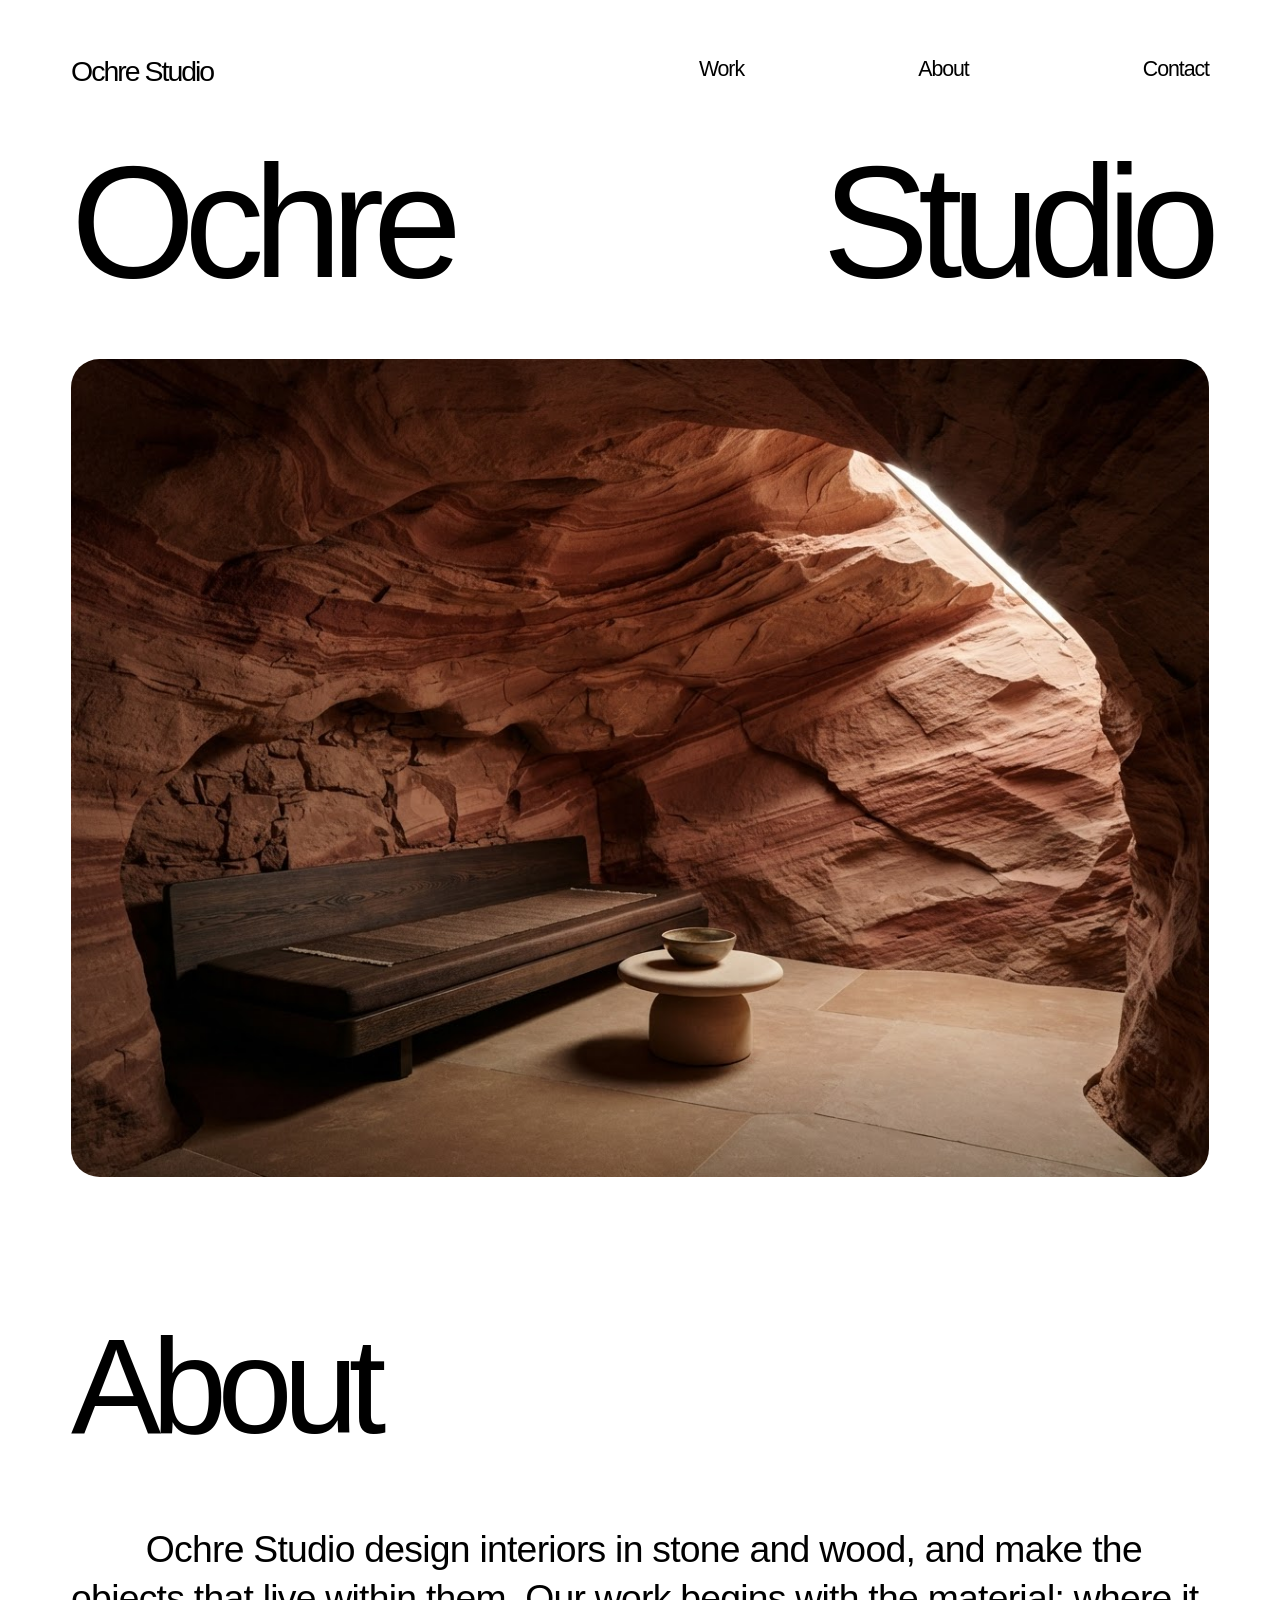
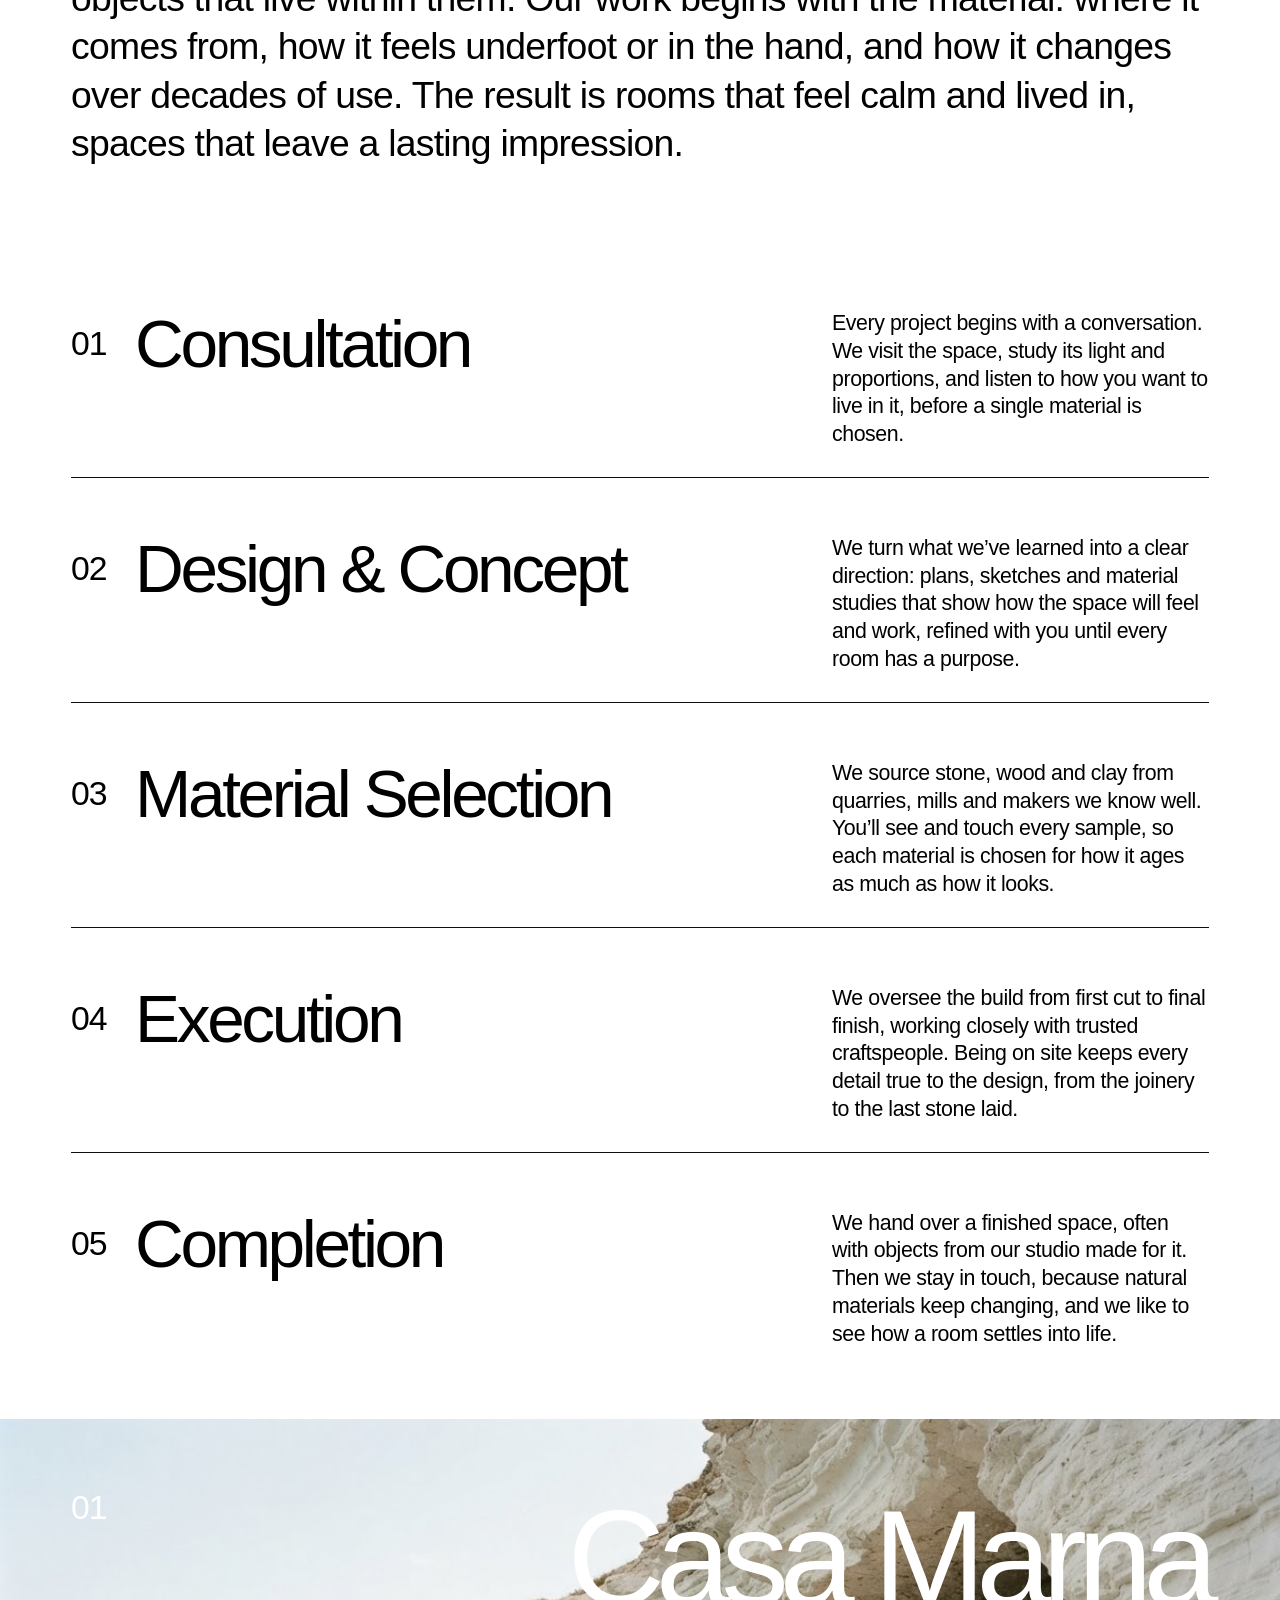
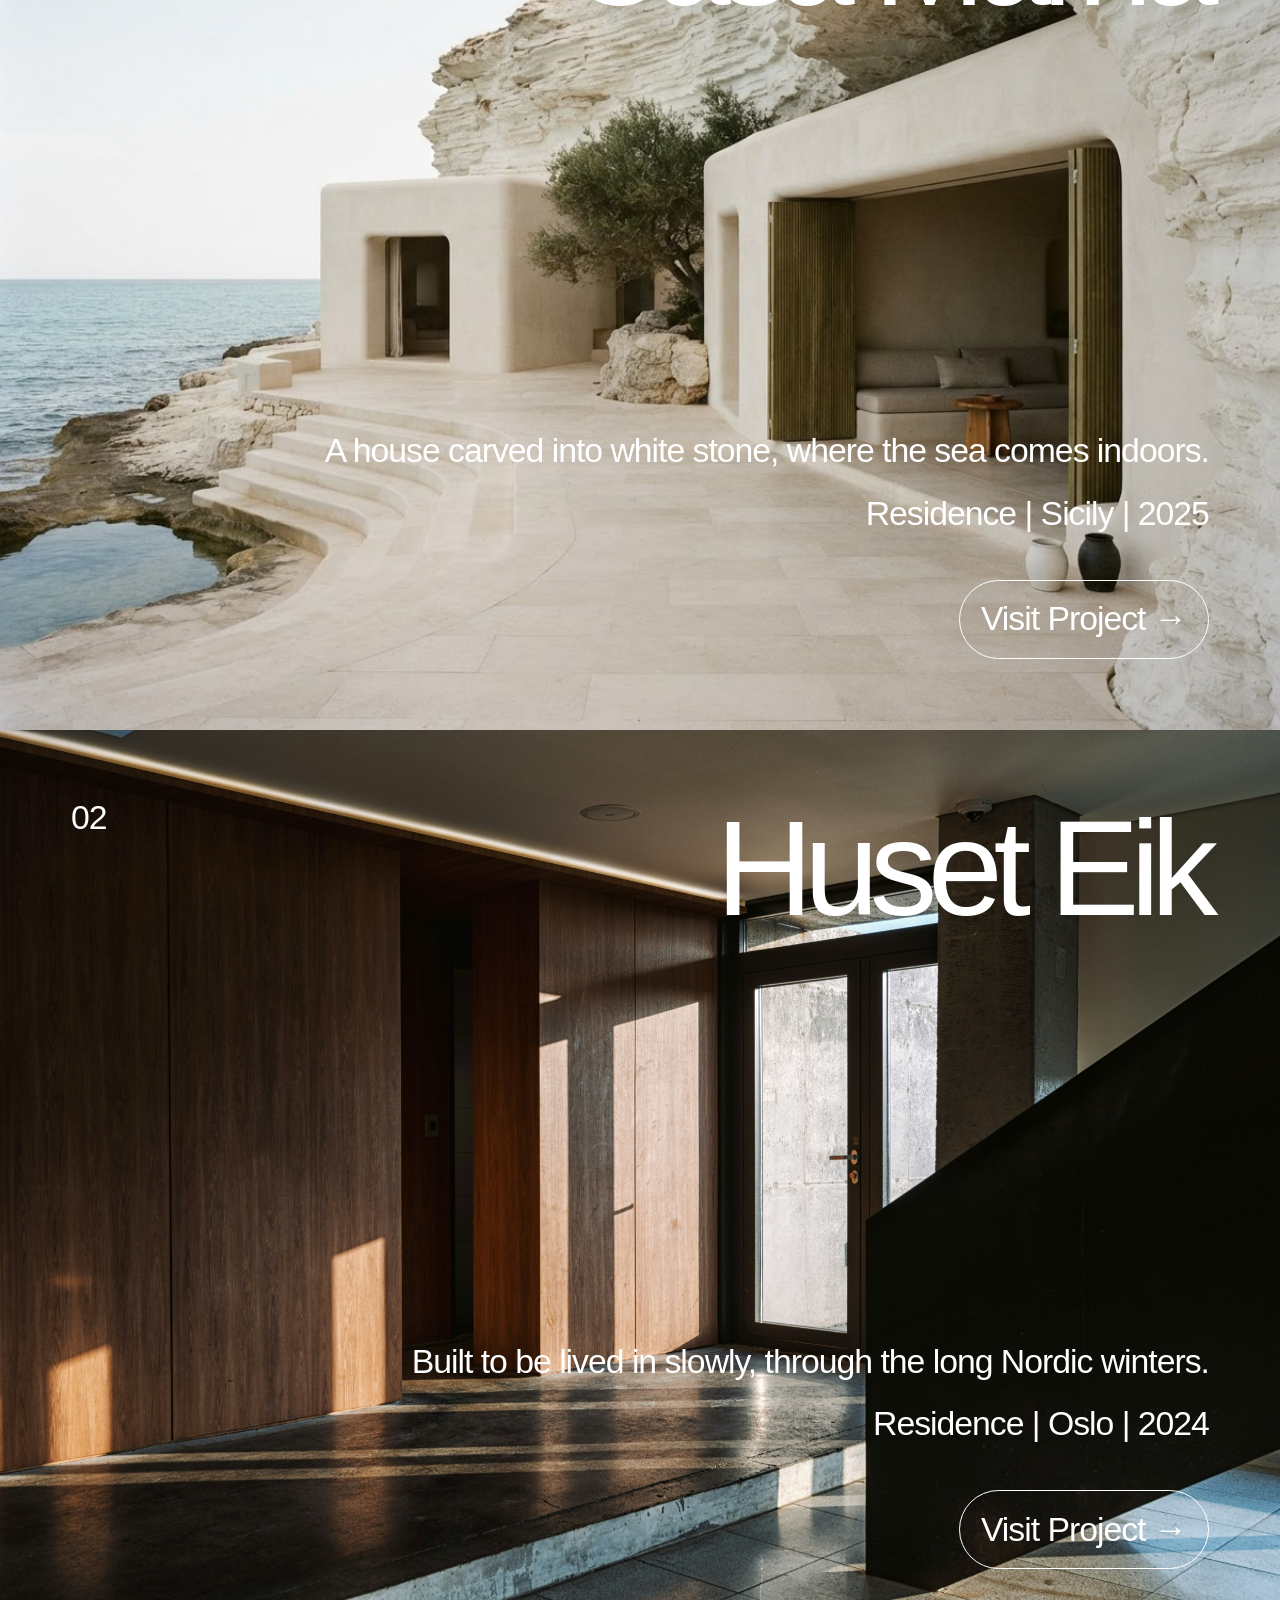
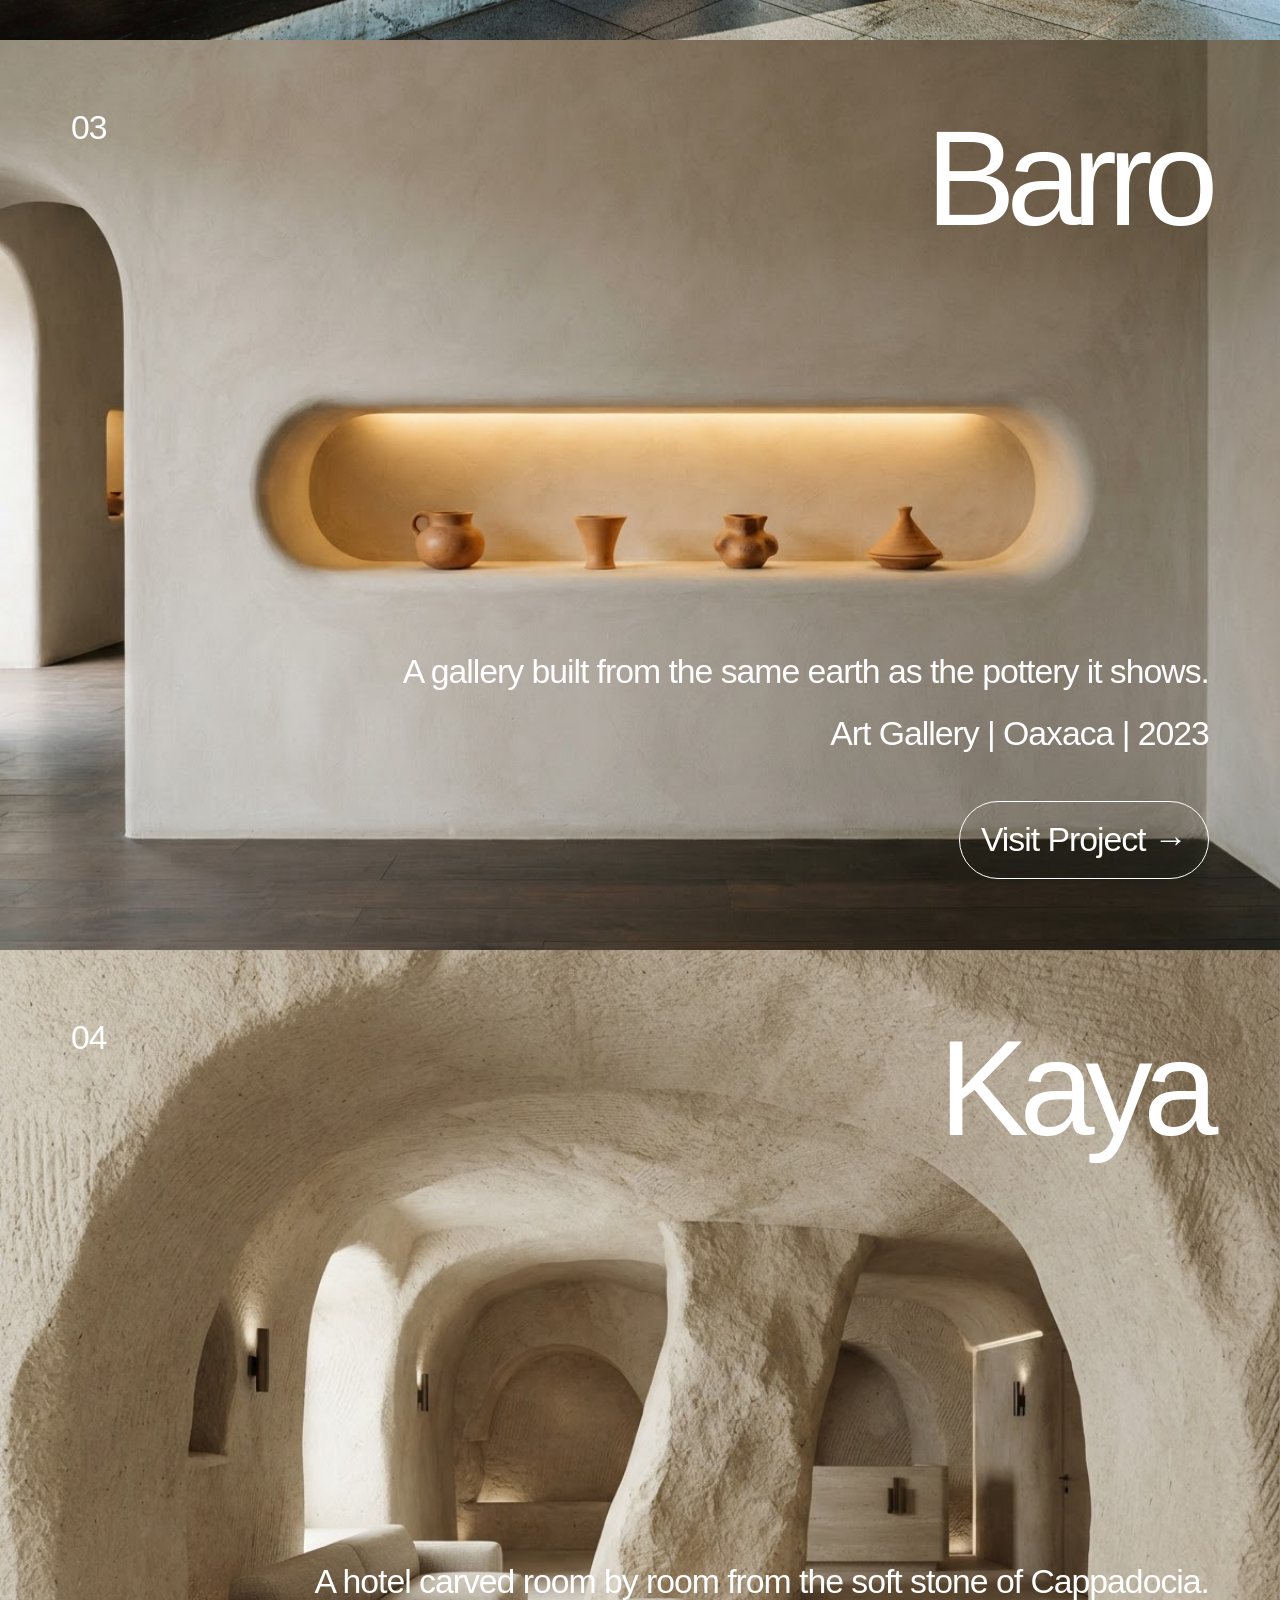
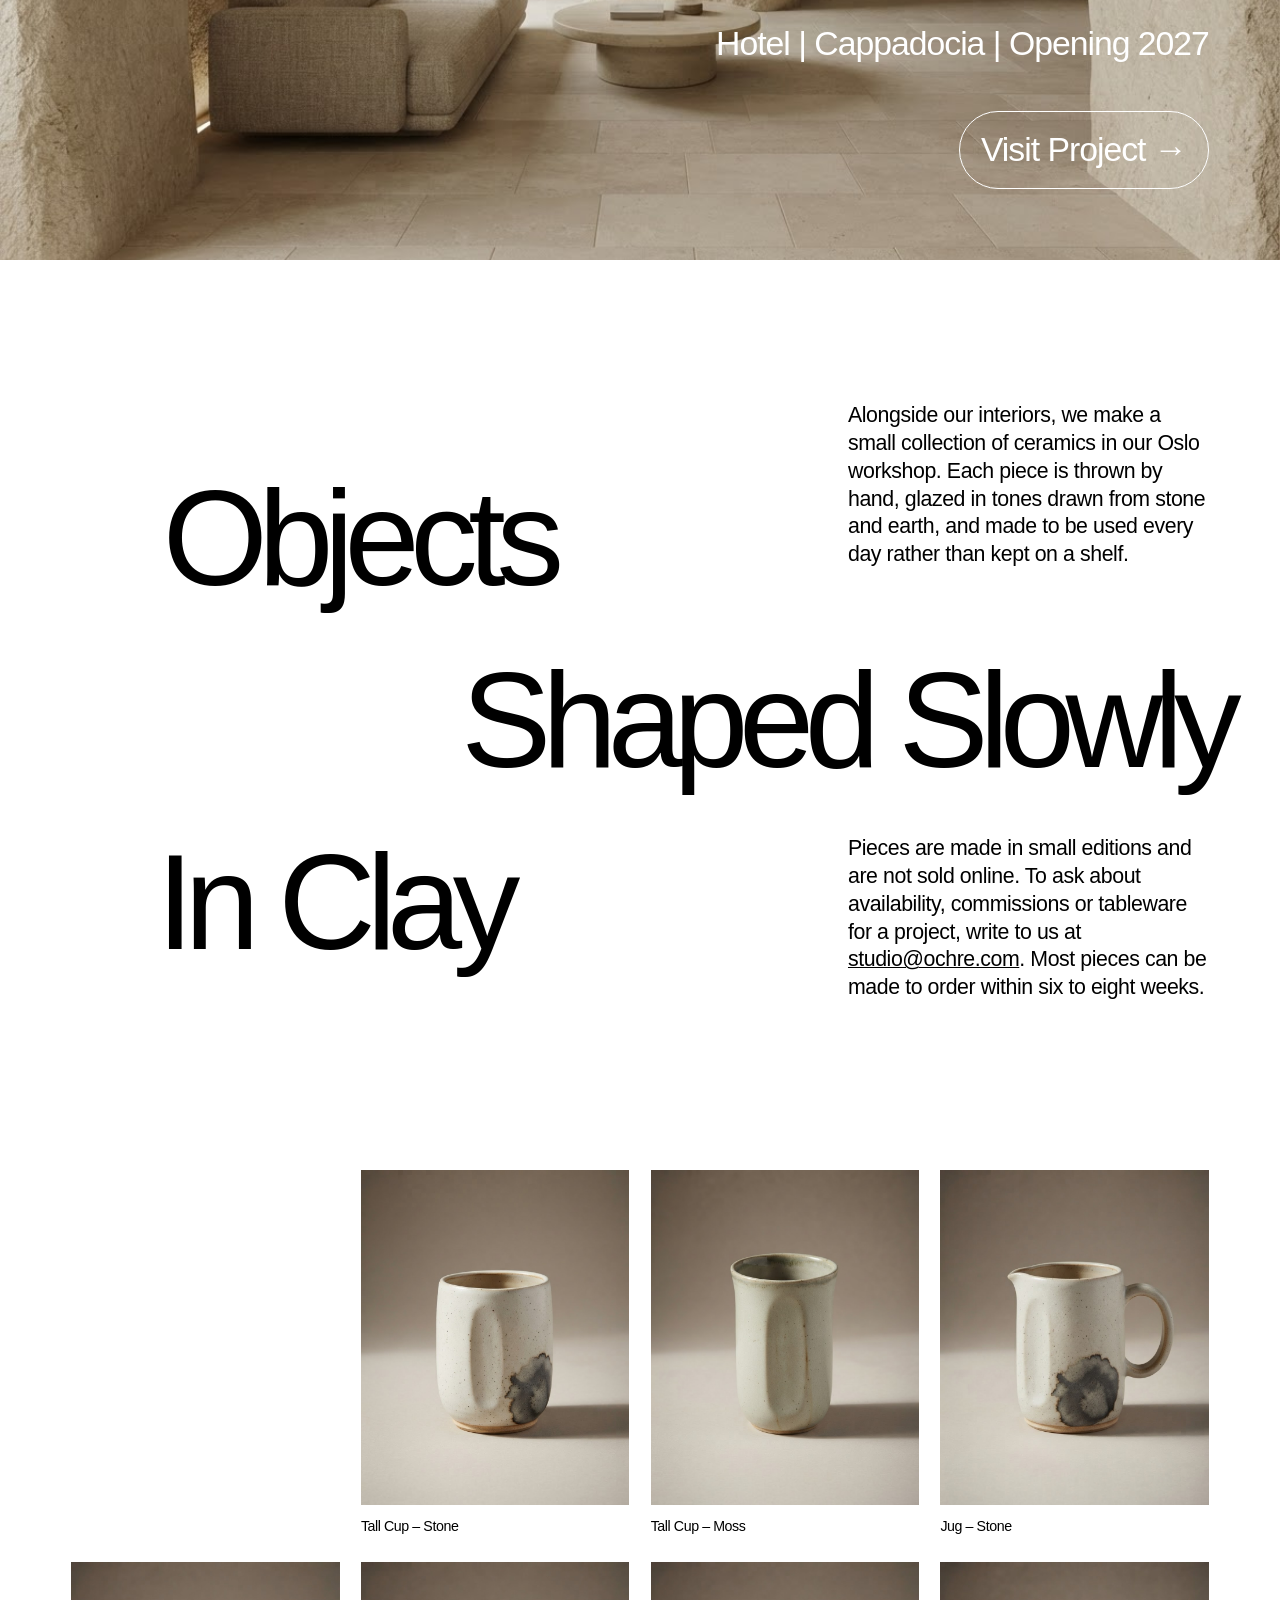
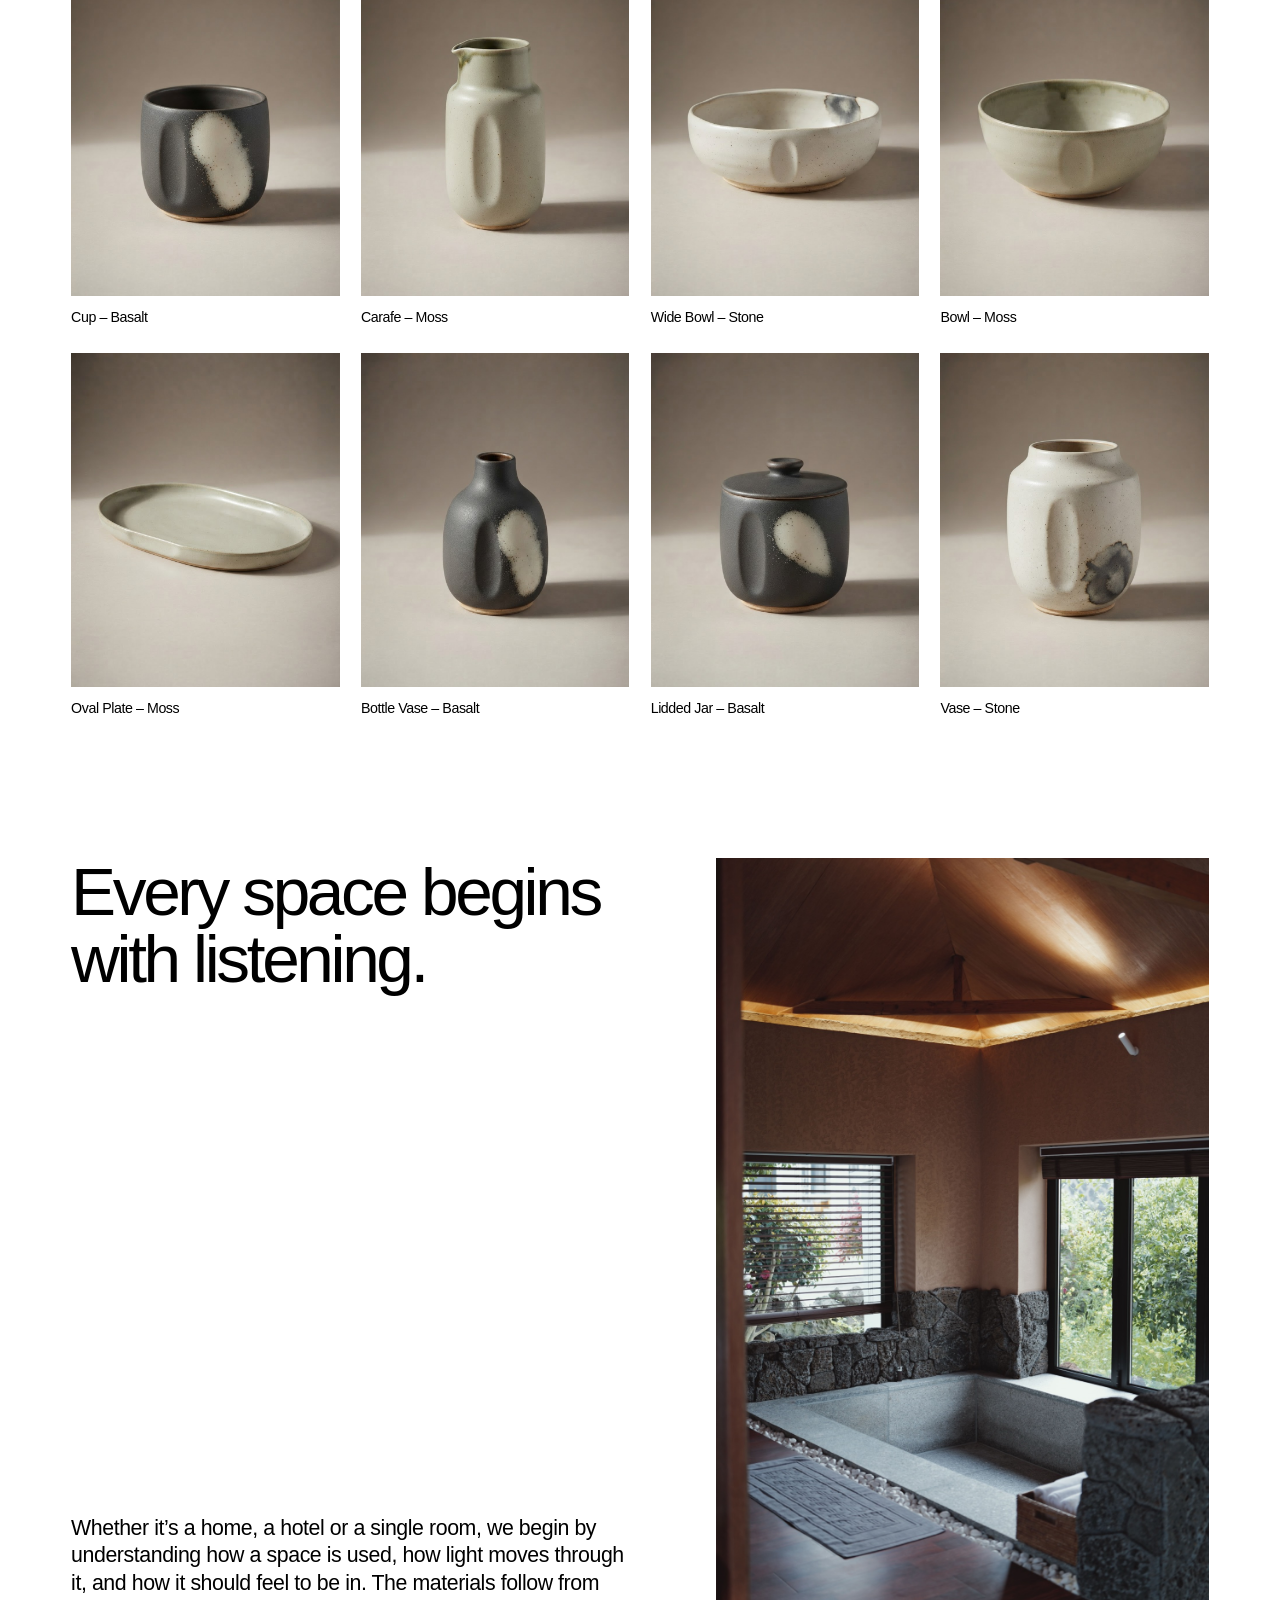
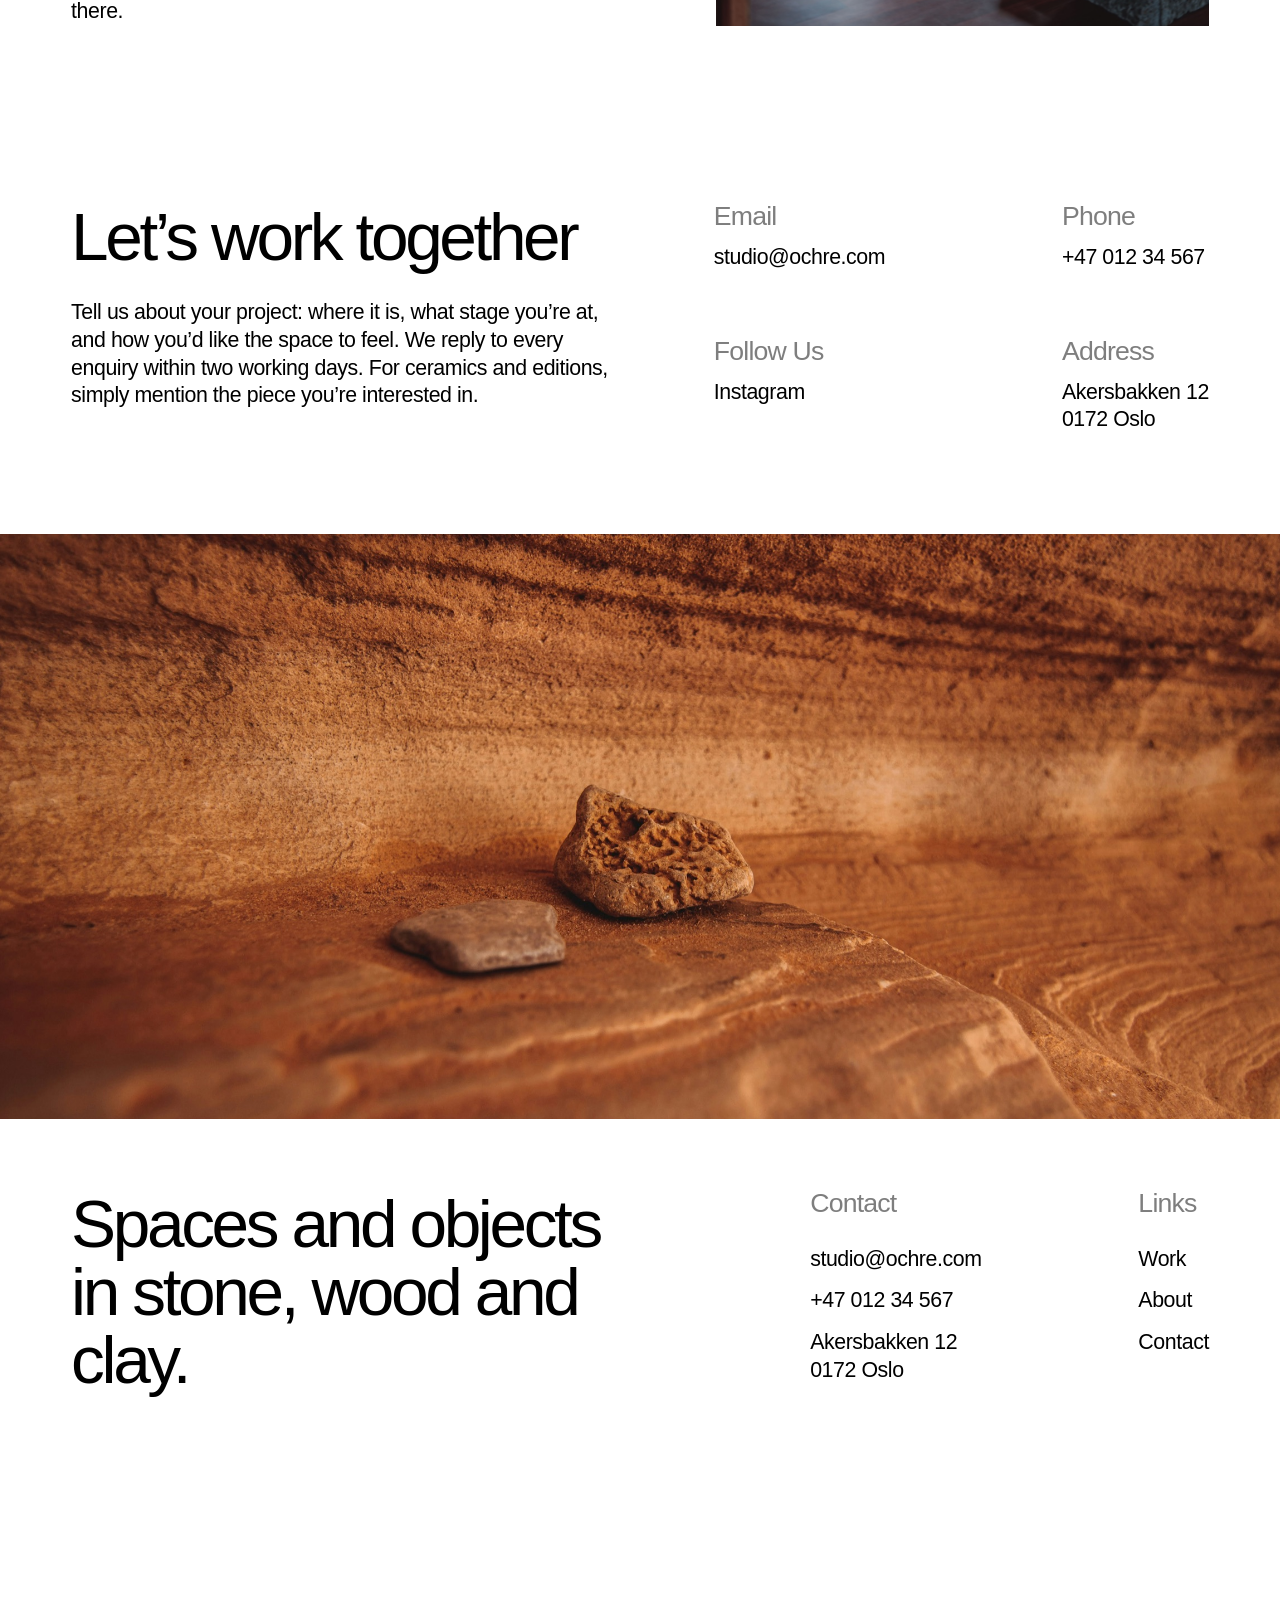
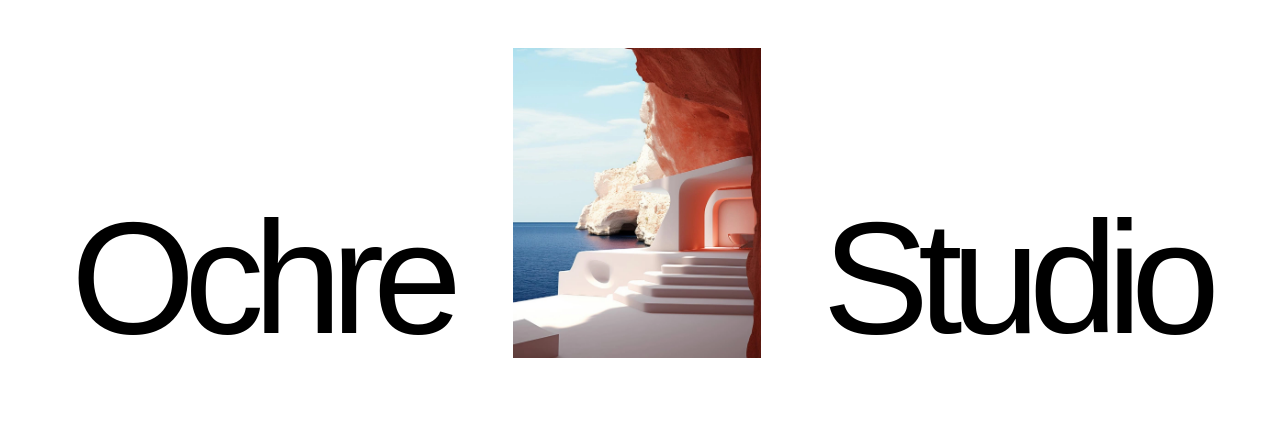
==== commit 7309b97d: "Full-width layout above 1440, contact link targets details" ====
--- a/index.html
+++ b/index.html
@@ -21,7 +21,7 @@
     <nav class="nav__links" aria-label="Primary">
       <a class="t-trim" href="#work">Work</a>
       <a class="t-trim" href="#about">About</a>
-      <a class="t-trim" href="#contact">Contact</a>
+      <a class="t-trim" href="#get-in-touch">Contact</a>
     </nav>
   </header>
 
@@ -250,7 +250,7 @@
           </div>
         </div>
 
-        <div class="contact__details">
+        <div class="contact__details" id="get-in-touch">
           <div class="contact__details-copy">
             <h2 class="contact__heading t-trim">Let’s work together</h2>
             <p class="contact__body">Tell us about your project: where it is, what stage you’re at, and how you’d like the space to feel. We reply to every enquiry within two working days. For ceramics and editions, simply mention the piece you’re interested in.</p>
@@ -303,7 +303,7 @@
         <ul class="footer__list">
           <li><a href="#work">Work</a></li>
           <li><a href="#about">About</a></li>
-          <li><a href="#contact">Contact</a></li>
+          <li><a href="#get-in-touch">Contact</a></li>
         </ul>
       </div>
     </div>
@@ -333,7 +333,7 @@
       <nav class="menu__links" aria-label="Mobile">
         <a class="t-trim" href="#work" data-menu-close>Work</a>
         <a class="t-trim" href="#about" data-menu-close>About</a>
-        <a class="t-trim" href="#contact" data-menu-close>Contact</a>
+        <a class="t-trim" href="#get-in-touch" data-menu-close>Contact</a>
       </nav>
     </div>
   </div>
--- a/styles.css
+++ b/styles.css
@@ -7,9 +7,10 @@
    Every dimension is written in "design pixels" multiplied by --u.
    - Mobile  (< 1024px): --u = width / 390,  capped at 1.25 (≈ 488px)
    - Desktop (≥ 1024px): --u = width / 1440, capped at 1    (1440px)
-   The page itself is capped at 1440px (max-width) and has a 320px
-   floor (min-width), so the layout scales smoothly between the two
-   artboards and never stretches past the design.
+   So type, spacing and margins scale smoothly between the two
+   artboards and stop growing at 1440px (80px side margins stay 80px).
+   Above 1440px the layout itself keeps filling the window: full-bleed
+   images reach the edges and columns widen. 320px is the floor.
    ========================================================= */
 
 :root {
@@ -19,7 +20,6 @@
   --font-body: "General Sans", "Helvetica Neue", Arial, sans-serif;
 
   --page-min: 320px;
-  --page-max: 1440px;
   --bp-desktop: 1024px; /* documented here; used literally in @media below */
 
   /* mobile unit (fallback when no container ancestor, e.g. the menu) */
@@ -59,12 +59,10 @@
   clip: rect(0 0 0 0); white-space: nowrap; border: 0;
 }
 
-/* ---------- Page frame: min / max width ---------- */
+/* ---------- Page frame ---------- */
 .page {
   container-type: inline-size;
   width: 100%;
-  max-width: var(--page-max);
-  margin-inline: auto;
   overflow-x: clip;
   /* re-derive the unit from the page width (excludes scrollbar) */
   --u: calc(min(100cqi, 487.5px) / 390);
@@ -442,7 +440,10 @@
 }
 
 .contact__intro { align-items: stretch; }
-.contact__details { align-items: flex-start; }
+.contact__details {
+  align-items: flex-start;
+  scroll-margin-top: calc(48 * var(--u)); /* "Contact" links land here */
+}
 
 .contact__intro-copy,
 .contact__details-copy {
@@ -734,7 +735,7 @@
   /* Huset Eik is cropped slightly wider than the frame in the design */
   .project--huset-eik .project__bg {
     left: calc(-68 * var(--u));
-    width: calc(1536 * var(--u));
+    width: calc(100% + 96 * var(--u)); /* 1536 at 1440 */
   }
 
   .btn {
@@ -763,12 +764,13 @@
   }
 
   .objects__line { font-size: calc(152 * var(--u)); }
-  .objects__line--1 { left: calc(183 * var(--u)); top: calc(237 * var(--u)); }
-  .objects__line--2 { left: calc(519 * var(--u)); top: calc(442 * var(--u)); margin-left: 0; }
-  .objects__line--3 { left: calc(176 * var(--u)); top: calc(647 * var(--u)); margin-left: 0; }
+  /* Horizontal positions use the Figma column constraints (% of width + offset) */
+  .objects__line--1 { left: calc(100% / 12 + 63 * var(--u)); top: calc(237 * var(--u)); }
+  .objects__line--2 { left: calc(100% / 3 + 39 * var(--u)); top: calc(442 * var(--u)); margin-left: 0; }
+  .objects__line--3 { left: calc(100% / 12 + 56 * var(--u)); top: calc(647 * var(--u)); margin-left: 0; }
 
   .objects__copy {
-    left: calc(954 * var(--u));
+    left: calc(200% / 3 - 6 * var(--u));
     width: calc(406 * var(--u));
     font-size: calc(24 * var(--u));
   }
@@ -813,7 +815,10 @@
     justify-content: space-between;
   }
 
-  .contact__details { gap: calc(97 * var(--u)); }
+  .contact__details {
+    gap: calc(97 * var(--u));
+    scroll-margin-top: calc(80 * var(--u));
+  }
 
   .contact__details-copy {
     flex: 0 0 auto;
@@ -856,8 +861,9 @@
     position: absolute;
     top: 0;
     left: calc(-25 * var(--u));
-    width: calc(1504 * var(--u));
-    height: calc(695 * var(--u));
+    width: calc(100% + 64 * var(--u)); /* 1504 at 1440 */
+    height: auto;
+    aspect-ratio: 1504 / 695;
     max-width: none;
   }
 
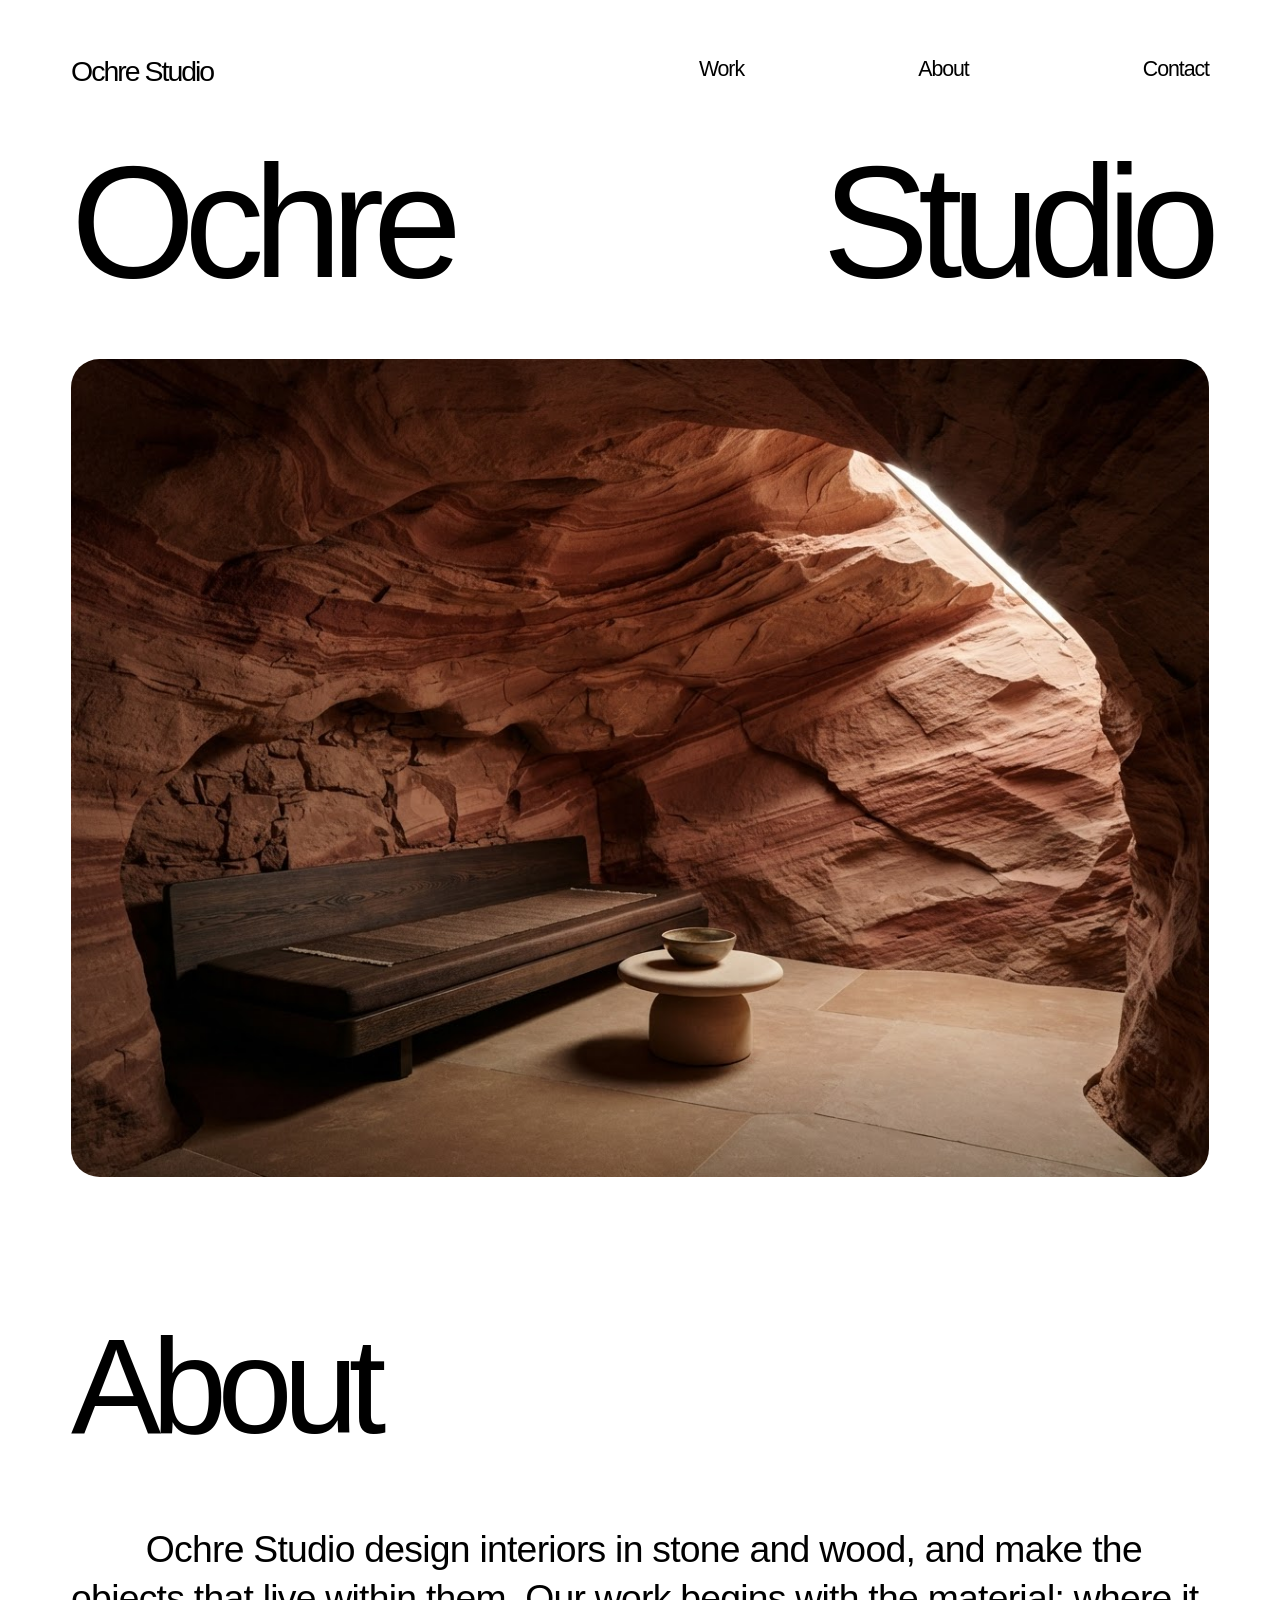
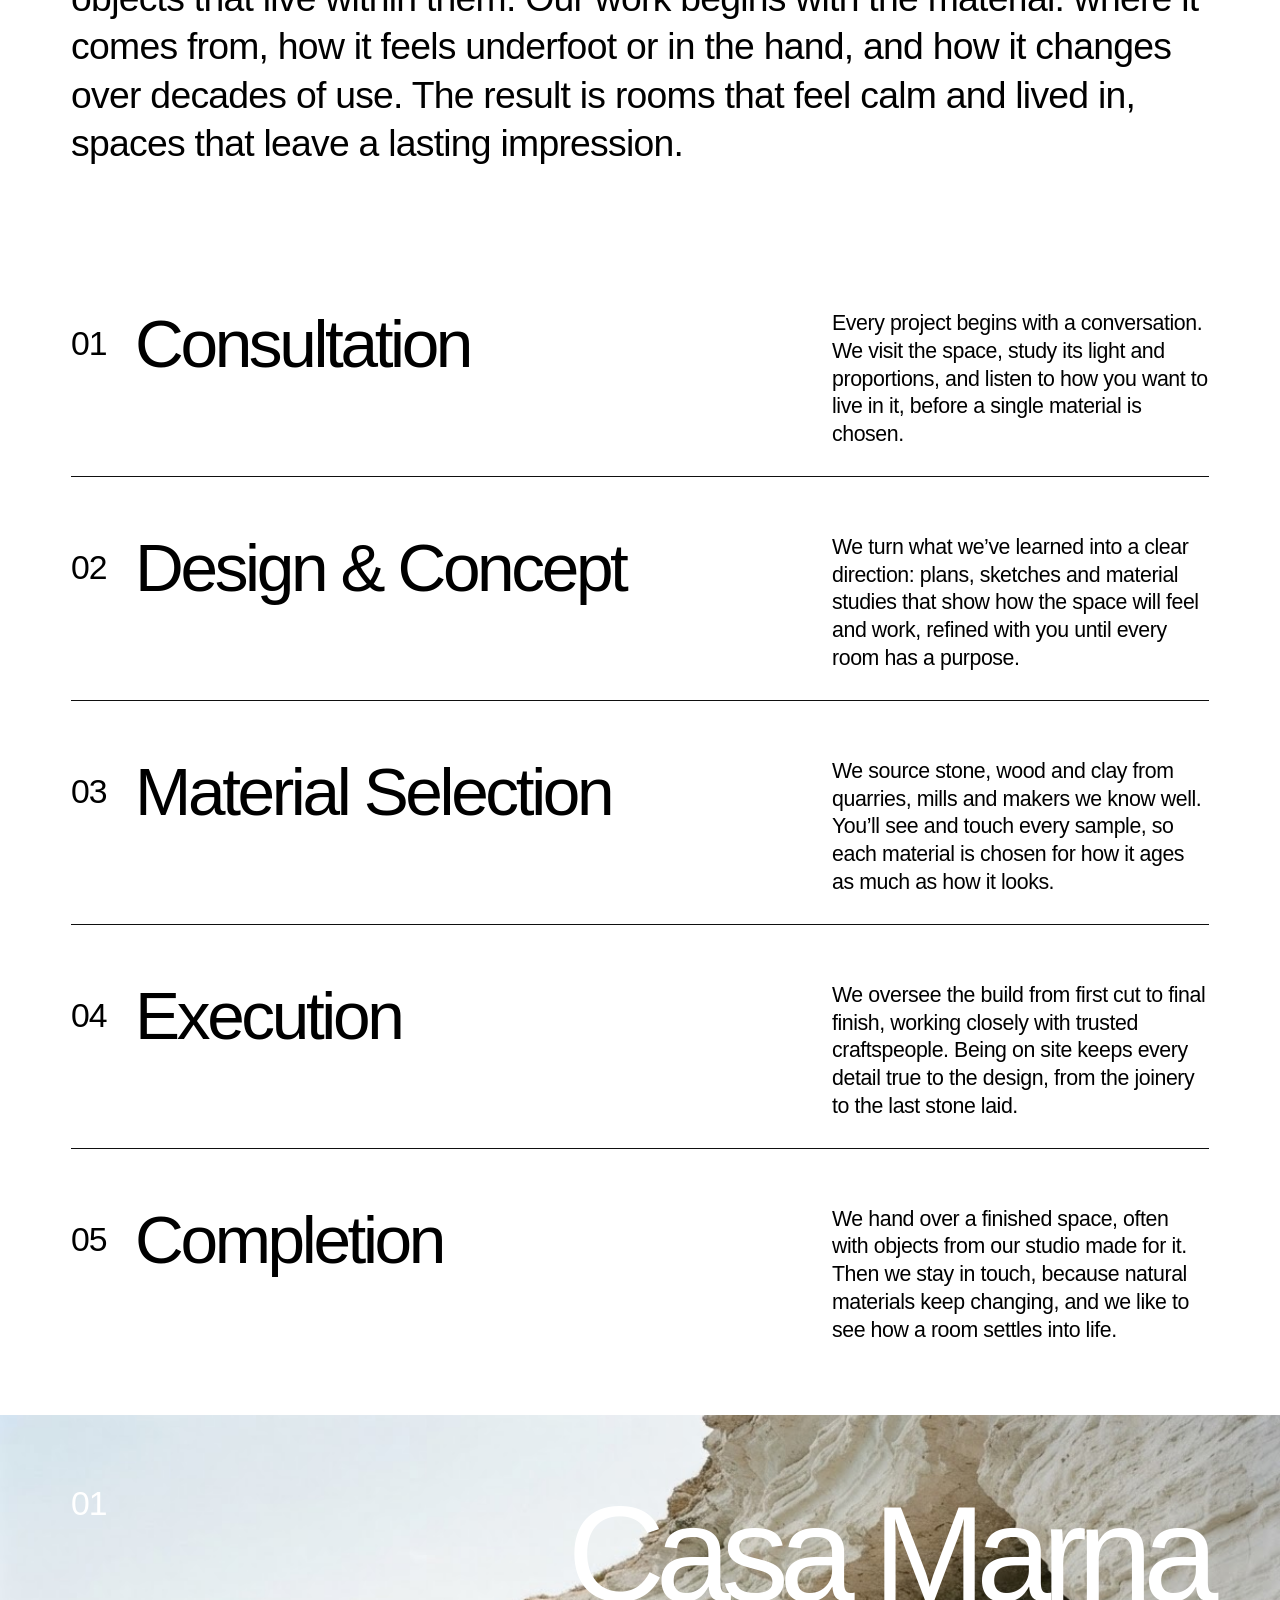
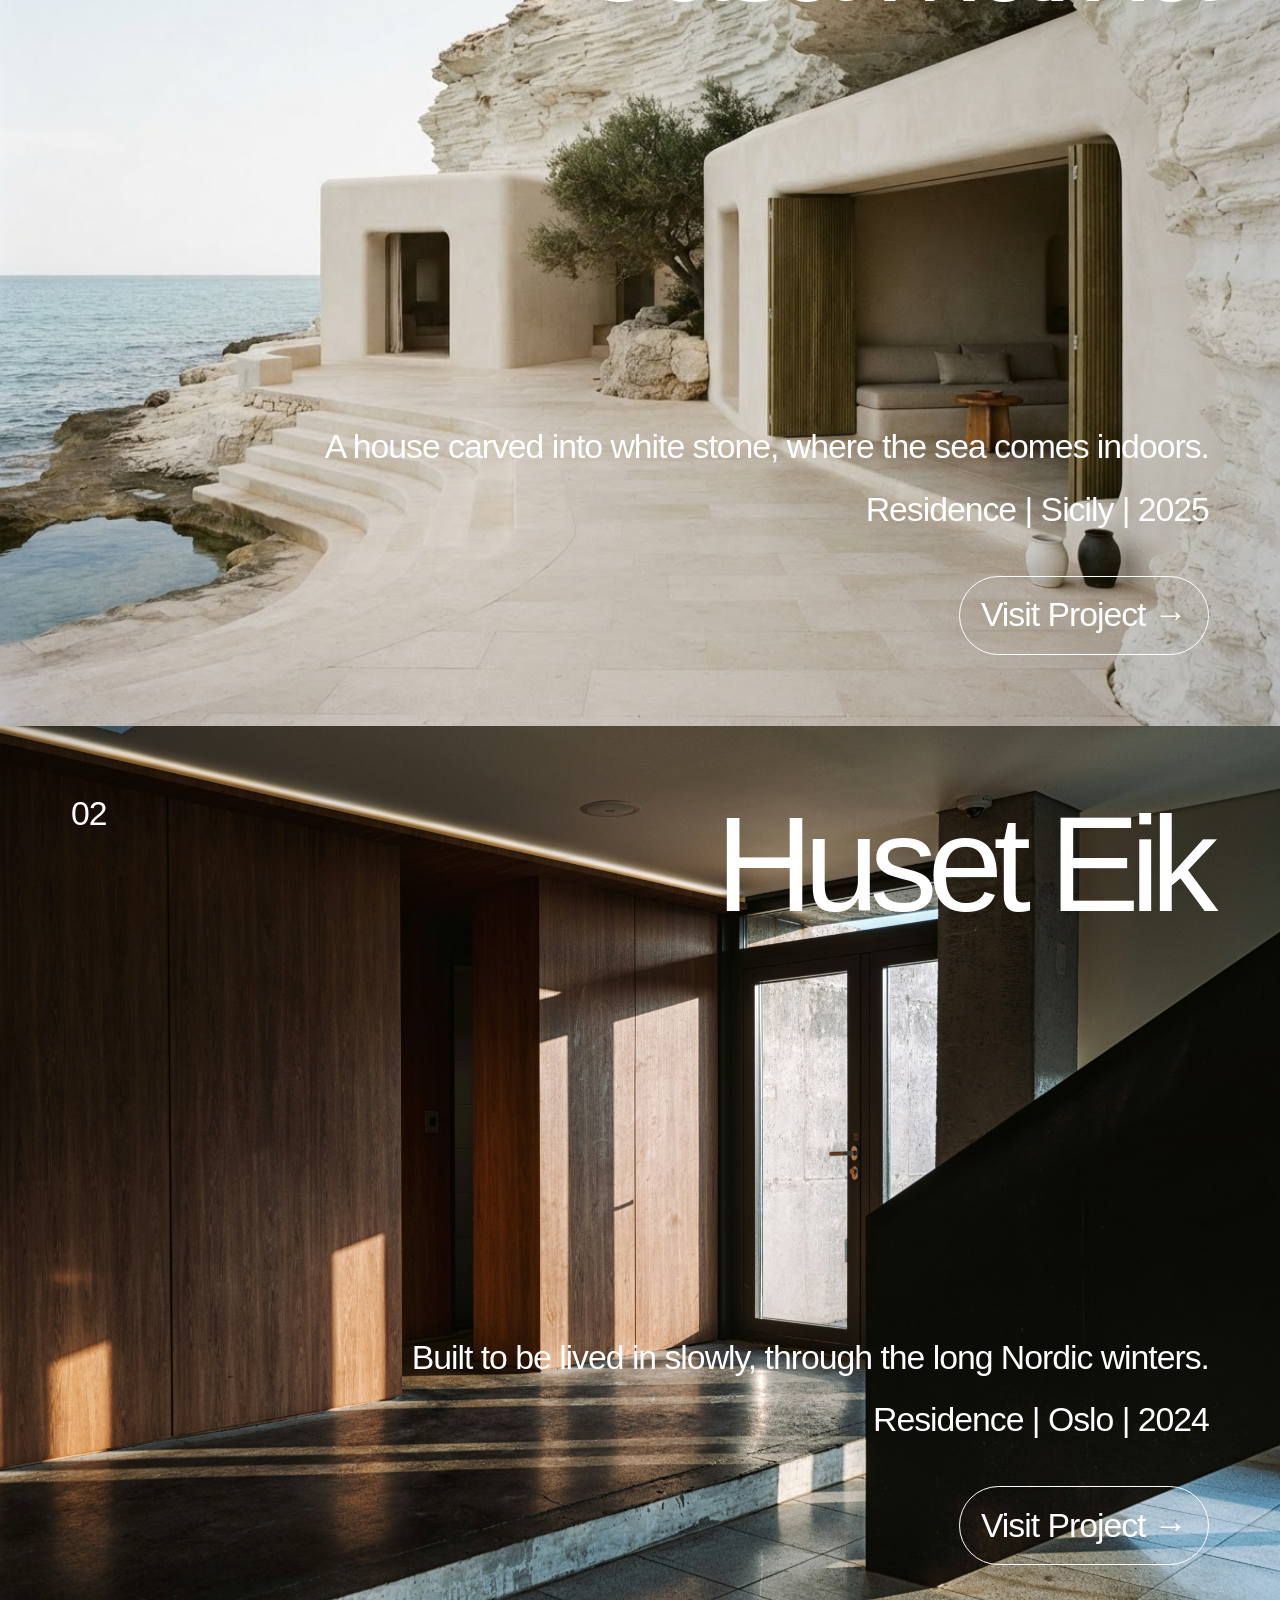
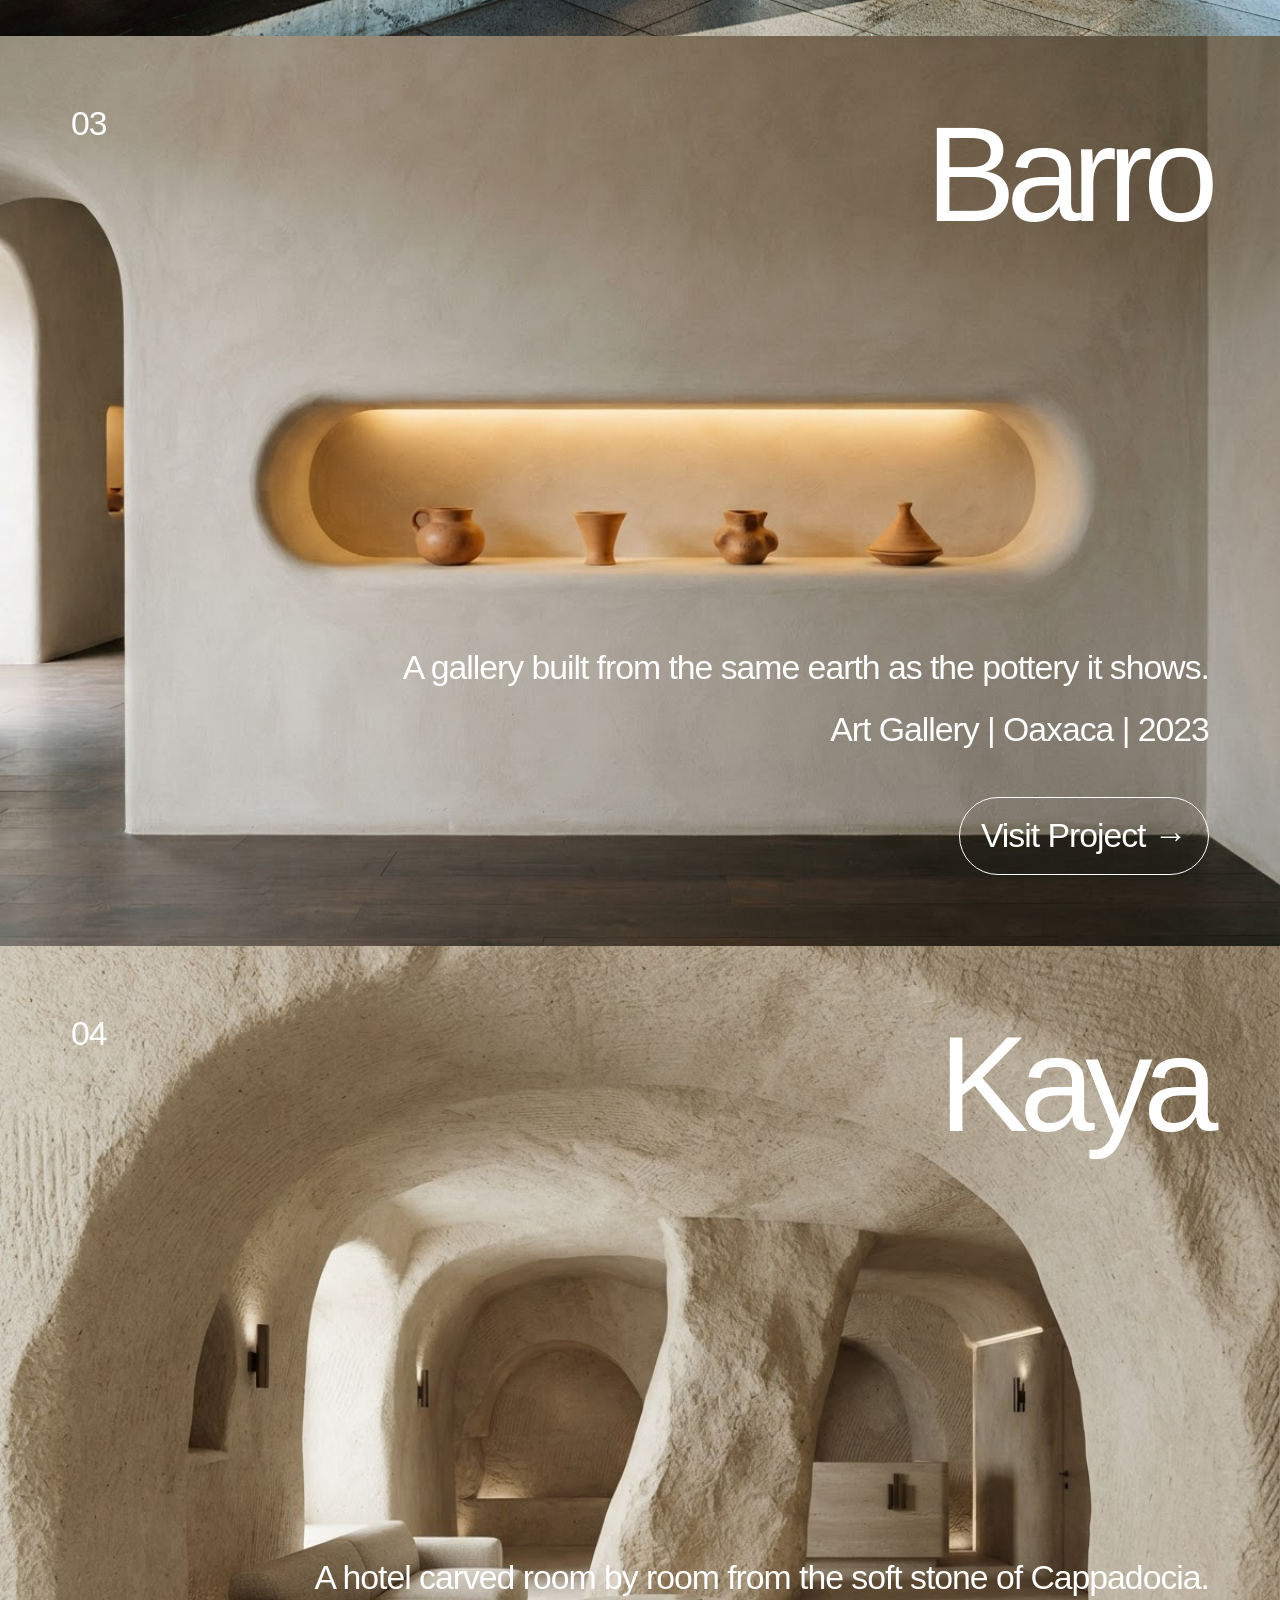
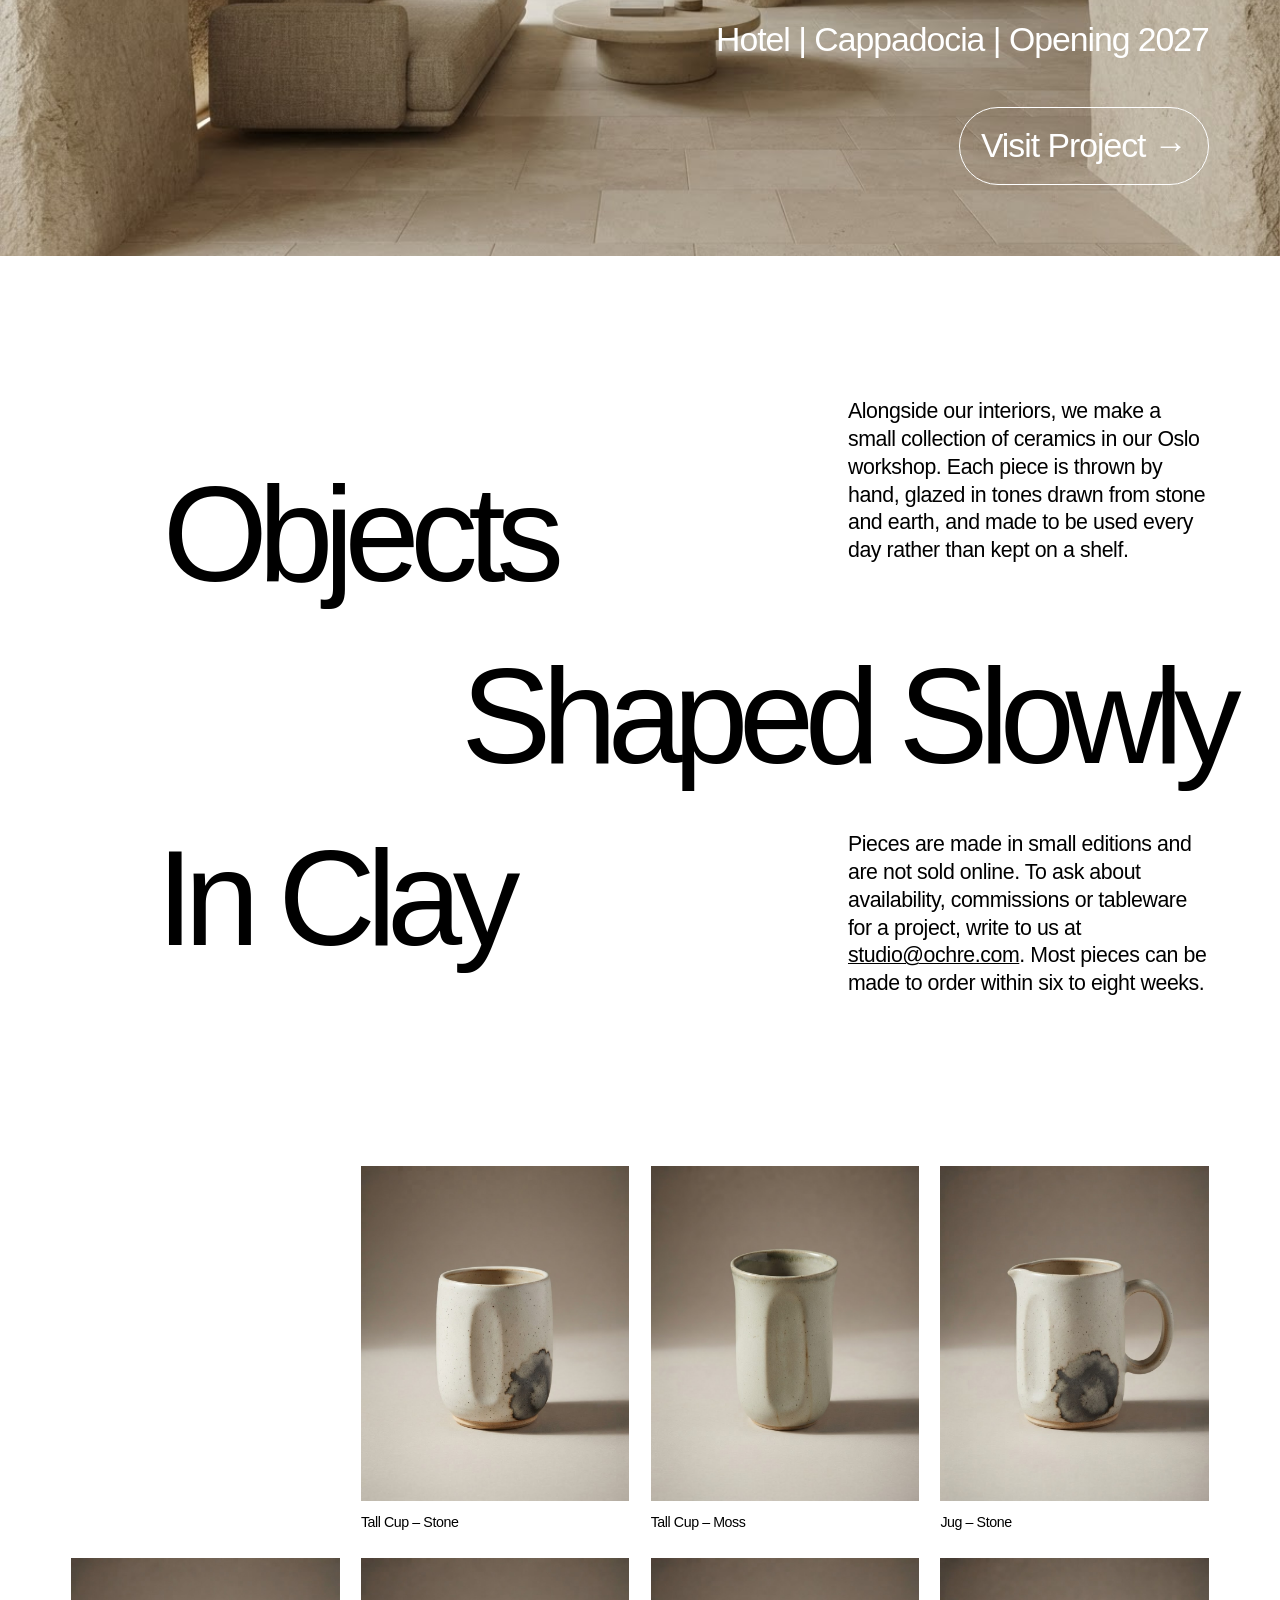
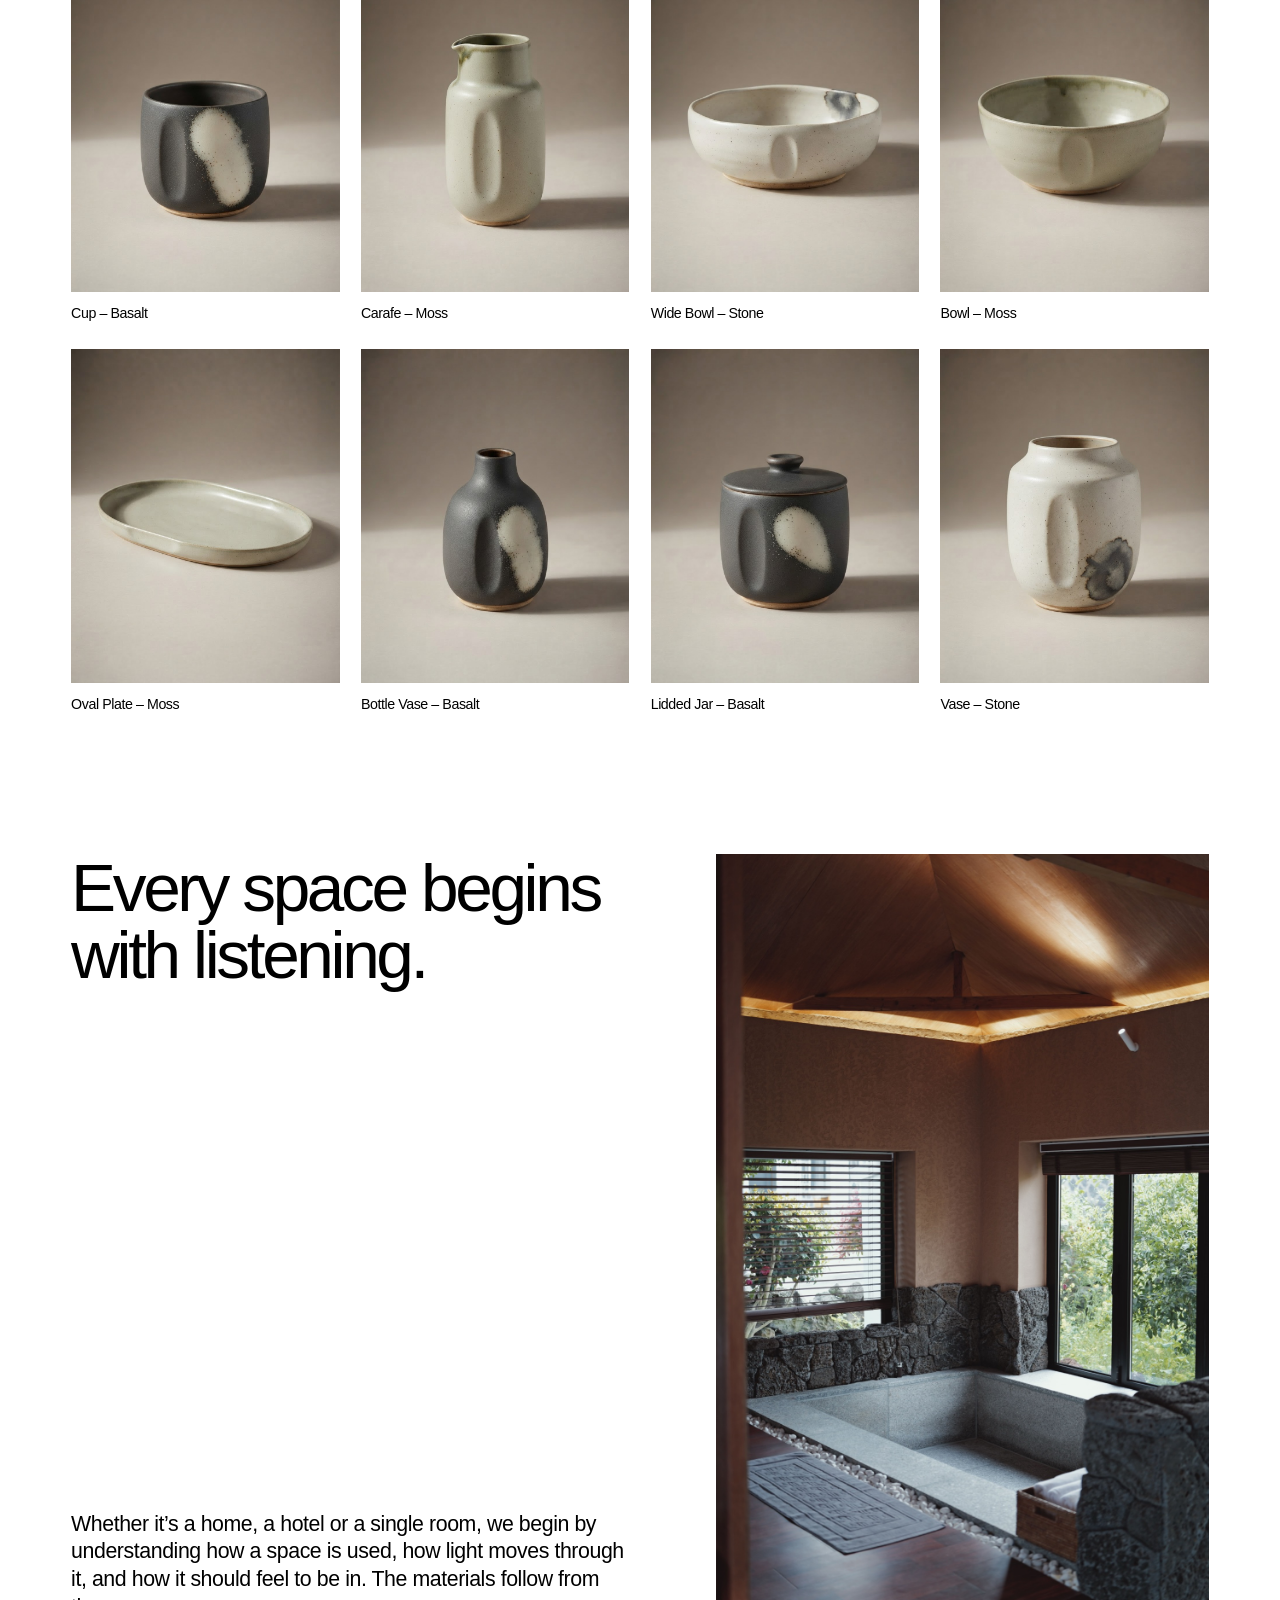
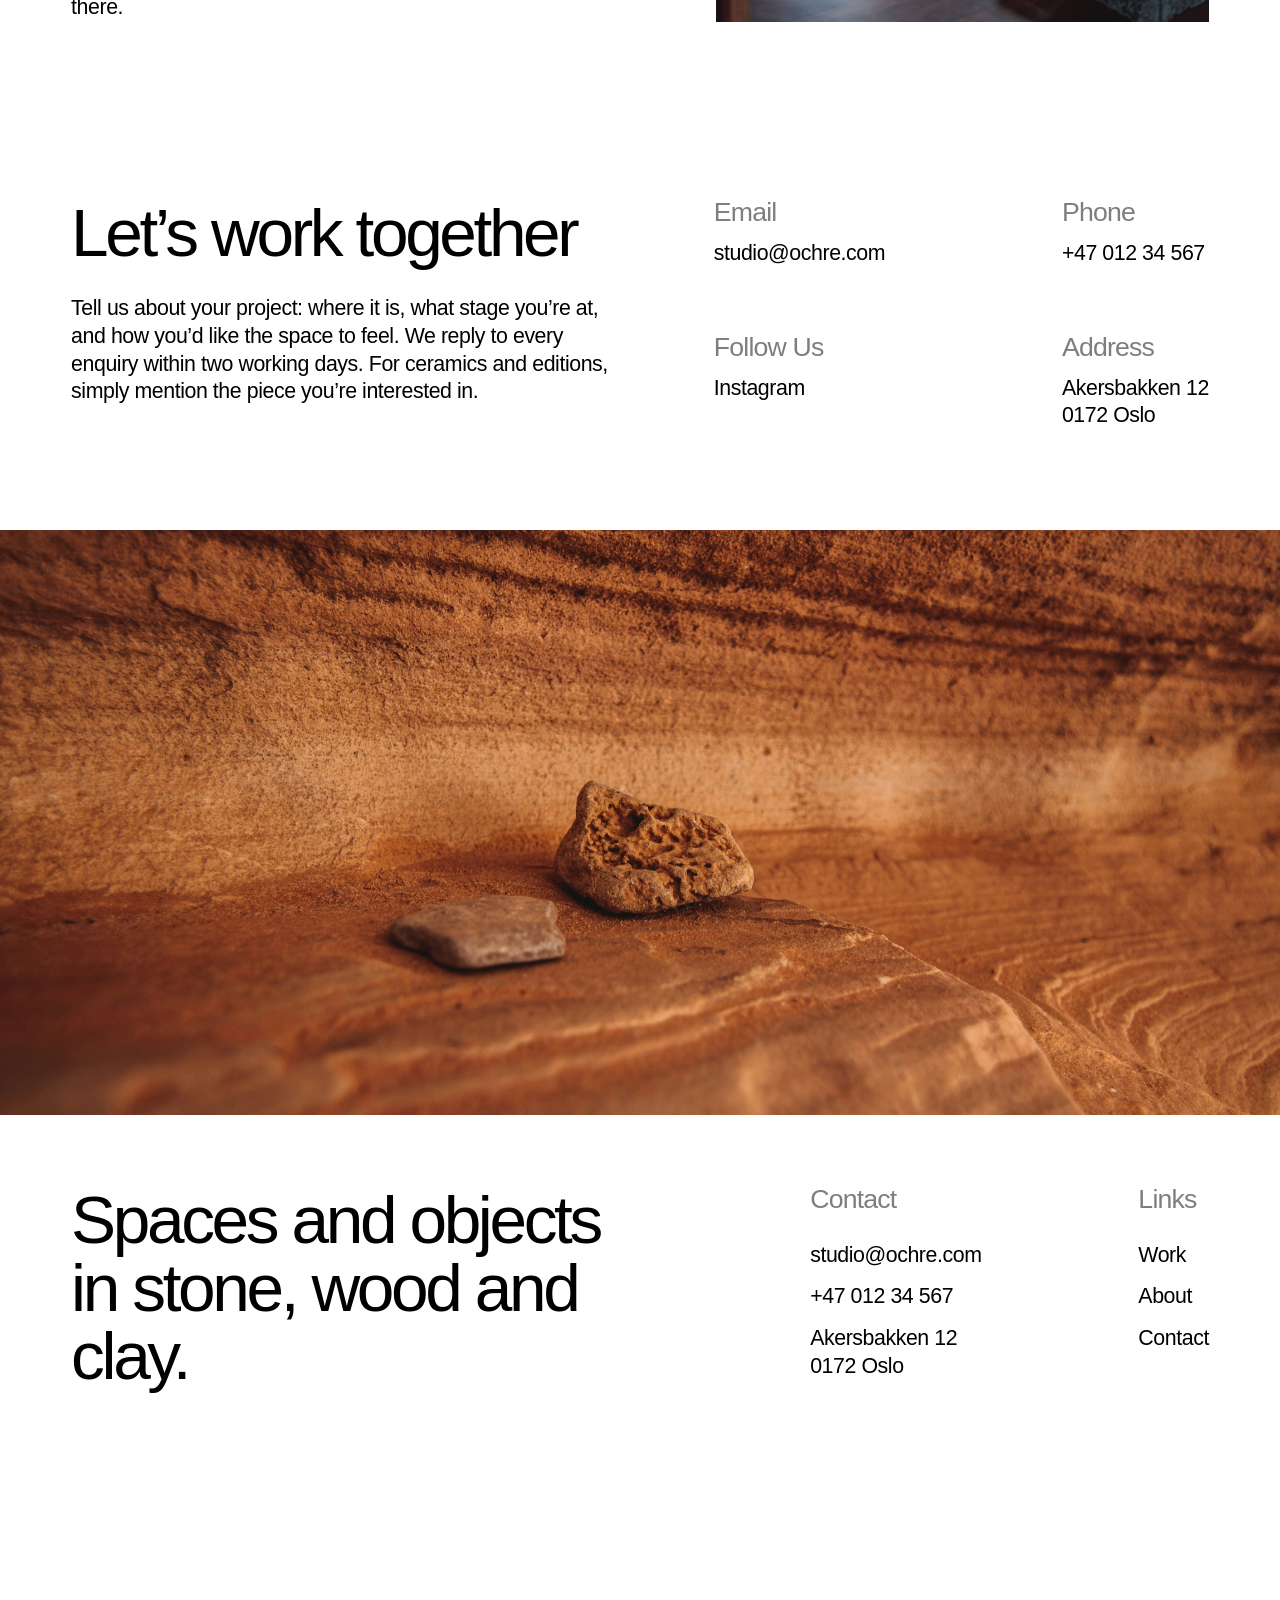
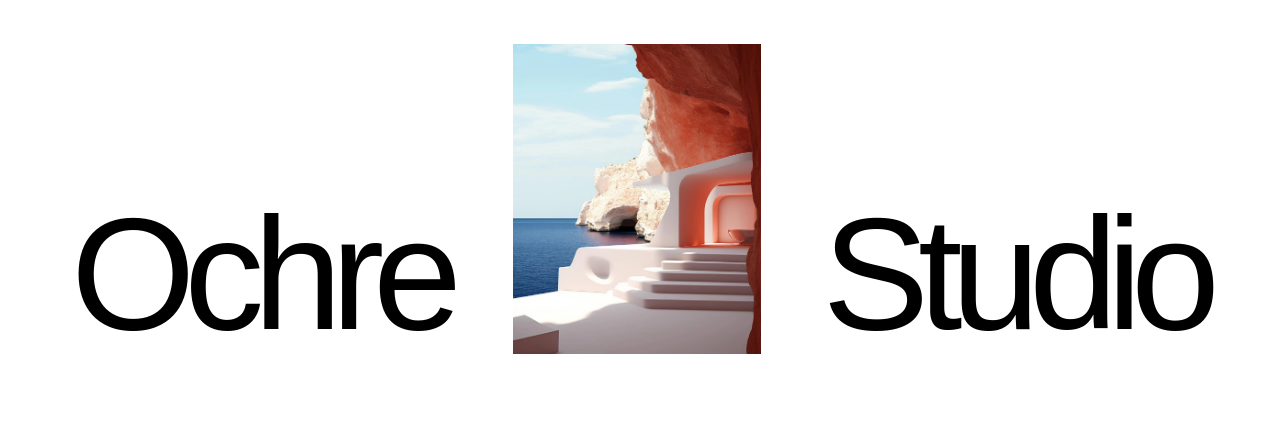
==== commit 6db2fa8b: "Add project pages for all four projects" ====
--- a/index.html
+++ b/index.html
@@ -7,7 +7,7 @@
   <meta name="description" content="Ochre Studio design interiors in stone and wood, and make the objects that live within them.">
   <link rel="preconnect" href="https://api.fontshare.com">
   <link rel="preconnect" href="https://cdn.fontshare.com" crossorigin>
-  <link rel="stylesheet" href="https://api.fontshare.com/v2/css?f[]=satoshi@400&display=swap">
+  <link rel="stylesheet" href="https://api.fontshare.com/v2/css?f[]=satoshi@400,500&display=swap">
   <link rel="stylesheet" href="https://api.fontshare.com/v2/css?f[]=general-sans@300,500&display=swap">
   <link rel="stylesheet" href="styles.css">
 </head>
@@ -118,7 +118,7 @@
               <p class="t-trim">A house carved into white stone, where the sea comes indoors.</p>
               <p class="t-trim">Residence | Sicily | 2025</p>
             </div>
-            <a class="btn" href="#">
+            <a class="btn" href="casa-marna.html">
               <span class="t-trim">Visit Project →</span>
             </a>
           </div>
@@ -135,7 +135,7 @@
               <p class="t-trim">Built to be lived in slowly, through the long Nordic winters.</p>
               <p class="t-trim">Residence | Oslo | 2024</p>
             </div>
-            <a class="btn" href="#">
+            <a class="btn" href="huset-eik.html">
               <span class="t-trim">Visit Project →</span>
             </a>
           </div>
@@ -152,7 +152,7 @@
               <p class="t-trim">A gallery built from the same earth as the pottery it shows.</p>
               <p class="t-trim">Art Gallery | Oaxaca | 2023</p>
             </div>
-            <a class="btn" href="#">
+            <a class="btn" href="barro.html">
               <span class="t-trim">Visit Project →</span>
             </a>
           </div>
@@ -169,7 +169,7 @@
               <p class="t-trim">A hotel carved room by room from the soft stone of Cappadocia.</p>
               <p class="t-trim">Hotel | Cappadocia | Opening 2027</p>
             </div>
-            <a class="btn" href="#">
+            <a class="btn" href="kaya.html">
               <span class="t-trim">Visit Project →</span>
             </a>
           </div>
--- a/styles.css
+++ b/styles.css
@@ -254,9 +254,11 @@
   letter-spacing: -0.02em;
 }
 
-.process__rule {
+.process__rule,
+.p-field__rule {
   width: 100%;
   height: 1px;
+  margin-top: -1px; /* Figma draws these 0-height lines inside the gap above */
 }
 
 /* ---------- Projects ---------- */
@@ -901,3 +903,242 @@
   outline: 2px solid currentColor;
   outline-offset: 4px;
 }
+
+/* =========================================================
+   PROJECT PAGES (casa-marna.html, kaya.html, barro.html)
+   Desktop from Figma "Project …" frames (1440).
+   Mobile adapted from the homepage's mobile patterns
+   (no mobile project frames exist in Figma yet).
+   ========================================================= */
+
+/* ---------- Project hero ---------- */
+.p-hero {
+  position: relative;
+  display: flex;
+  align-items: center;
+  aspect-ratio: 390 / 420;
+  padding: calc(24 * var(--u));
+  color: var(--white);
+  overflow: hidden;
+  isolation: isolate;
+}
+
+.p-hero__bg {
+  position: absolute;
+  inset: 0;
+  z-index: -2;
+  width: 100%;
+  height: 100%;
+  max-width: none;
+  object-fit: cover;
+}
+
+.p-hero::before {
+  content: "";
+  position: absolute;
+  inset: 0;
+  z-index: -1;
+  background: linear-gradient(
+    to bottom,
+    rgba(0, 0, 0, 0.14) 0%,
+    rgba(0, 0, 0, 0) 44.75%,
+    rgba(0, 0, 0, 0.2) 88.721%
+  );
+}
+
+/* Huset Eik's hero has no shading in Figma */
+.p-hero--plain::before { content: none; }
+
+.p-hero__title {
+  font-family: var(--font-display);
+  font-size: calc(64 * var(--u));
+  line-height: 1;
+  letter-spacing: -0.07em;
+  white-space: nowrap;
+}
+
+/* ---------- Project body ---------- */
+.p-about {
+  display: flex;
+  flex-direction: column;
+  gap: calc(80 * var(--u));
+  padding: calc(64 * var(--u)) calc(24 * var(--u)) calc(24 * var(--u));
+}
+
+.p-info,
+.p-intro {
+  display: flex;
+  flex-direction: column;
+  gap: calc(40 * var(--u));
+}
+
+.p-intro__head {
+  display: flex;
+  flex-direction: column;
+  gap: calc(16 * var(--u));
+}
+
+.p-intro__title {
+  font-family: var(--font-display);
+  font-size: calc(32 * var(--u));
+  line-height: 1;
+  letter-spacing: -0.05em;
+}
+
+.p-intro__note {
+  font-family: var(--font-display);
+  font-size: calc(12 * var(--u));
+  line-height: 1;
+  letter-spacing: -0.03em;
+}
+
+.p-intro__body {
+  display: flex;
+  flex-direction: column;
+  gap: calc(40 * var(--u));
+}
+
+.p-intro__copy {
+  display: flex;
+  flex-direction: column;
+  gap: calc(24 * var(--u));
+  font-weight: 300;
+  font-size: calc(16 * var(--u));
+  line-height: 1.3;
+  letter-spacing: -0.02em;
+}
+
+.p-intro__image,
+.p-gallery__item {
+  overflow: hidden;
+}
+.p-intro__image { aspect-ratio: 514 / 640; }
+.p-gallery__item { aspect-ratio: 608 / 757; }
+
+.p-intro__image img,
+.p-gallery__item img {
+  width: 100%;
+  height: 100%;
+  object-fit: cover;
+}
+
+.p-gallery {
+  display: grid;
+  grid-template-columns: minmax(0, 1fr);
+  gap: calc(24 * var(--u));
+}
+
+/* ---------- Project details (index) ---------- */
+.p-details {
+  display: flex;
+  flex-direction: column;
+  gap: calc(32 * var(--u));
+}
+
+.p-details__title {
+  font-family: var(--font-display);
+  font-weight: 500;
+  font-size: calc(24 * var(--u));
+  line-height: 1;
+  letter-spacing: -0.03em;
+}
+
+.p-details__list {
+  display: flex;
+  flex-direction: column;
+  gap: calc(20 * var(--u));
+}
+
+.p-field {
+  display: flex;
+  flex-direction: column;
+  gap: calc(8 * var(--u));
+}
+
+.p-field__row {
+  display: flex;
+  align-items: flex-start;
+  justify-content: space-between;
+  gap: calc(16 * var(--u));
+  font-family: var(--font-display);
+  font-size: calc(16 * var(--u));
+  line-height: 1;
+  letter-spacing: -0.03em;
+  white-space: nowrap;
+}
+
+.p-field__value {
+  display: flex;
+  flex-direction: column;
+  align-items: flex-end;
+  gap: calc(8 * var(--u));
+  font-weight: 500;
+  text-align: right;
+}
+
+
+@media (min-width: 1024px) {
+  .p-hero {
+    aspect-ratio: auto;
+    height: calc(1024 * var(--u));
+    padding: calc(80 * var(--u));
+  }
+
+  .p-hero__title { font-size: calc(152 * var(--u)); }
+
+  .p-about {
+    gap: calc(160 * var(--u));
+    padding: calc(160 * var(--u)) calc(80 * var(--u)) calc(80 * var(--u));
+  }
+
+  .p-info,
+  .p-intro { gap: calc(80 * var(--u)); }
+
+  .p-intro__head {
+    flex-direction: row;
+    align-items: flex-start;
+    justify-content: space-between;
+    gap: calc(32 * var(--u));
+  }
+
+  .p-intro__title {
+    width: calc(669 * var(--u));
+    font-size: calc(76 * var(--u));
+  }
+
+  .p-intro__note {
+    font-size: calc(20 * var(--u));
+    white-space: nowrap;
+  }
+
+  .p-intro__body {
+    flex-direction: row;
+    align-items: stretch;
+    justify-content: space-between;
+    gap: calc(32 * var(--u));
+  }
+
+  .p-intro__copy {
+    flex: 0 0 auto;
+    width: calc(647 * var(--u));
+    justify-content: space-between;
+    font-size: calc(24 * var(--u));
+  }
+
+  .p-intro__image {
+    flex: 0 0 auto;
+    width: calc(514 * var(--u));
+  }
+
+  .p-gallery {
+    grid-template-columns: repeat(2, minmax(0, 1fr));
+    gap: calc(64 * var(--u));
+  }
+
+  .p-details { gap: calc(64 * var(--u)); }
+  .p-details__title { font-size: calc(46 * var(--u)); }
+  .p-details__list { gap: calc(40 * var(--u)); }
+  .p-field { gap: calc(16 * var(--u)); }
+  .p-field__row { font-size: calc(38 * var(--u)); }
+  .p-field__value { gap: calc(16 * var(--u)); }
+}
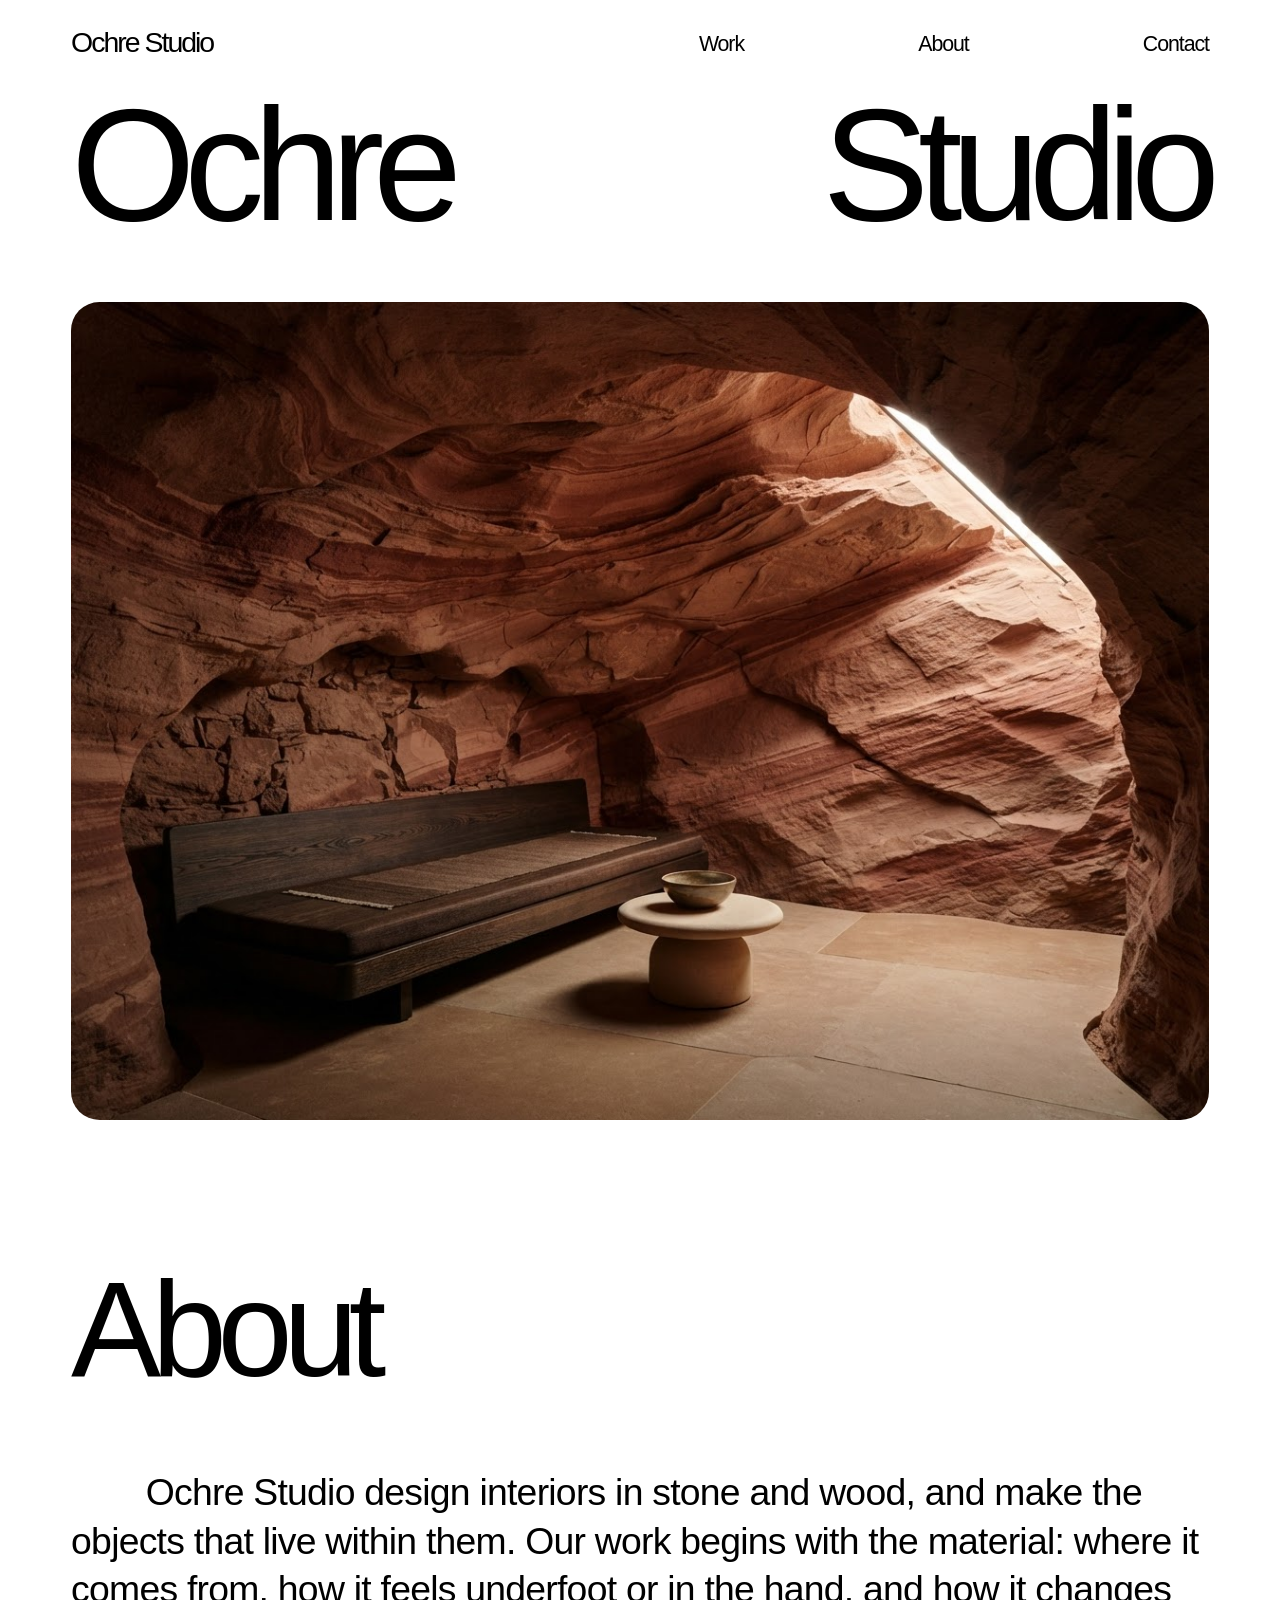
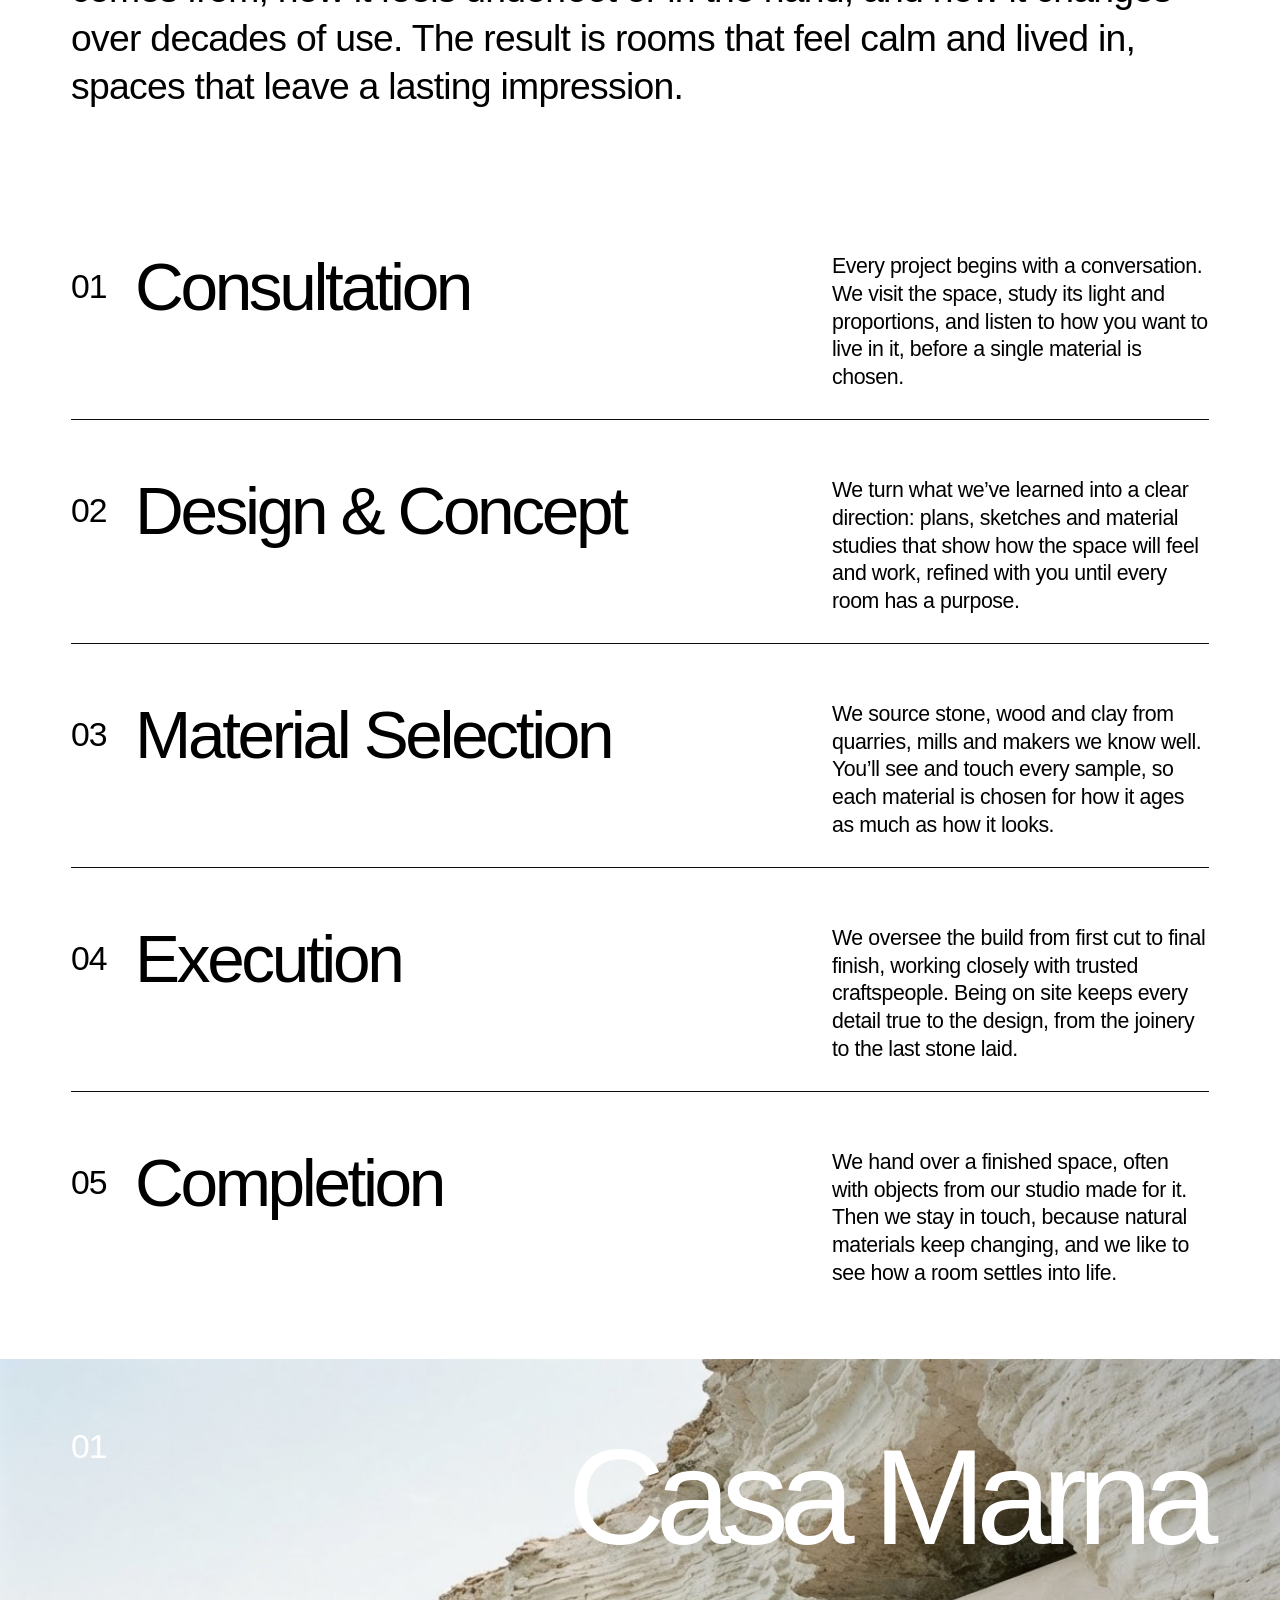
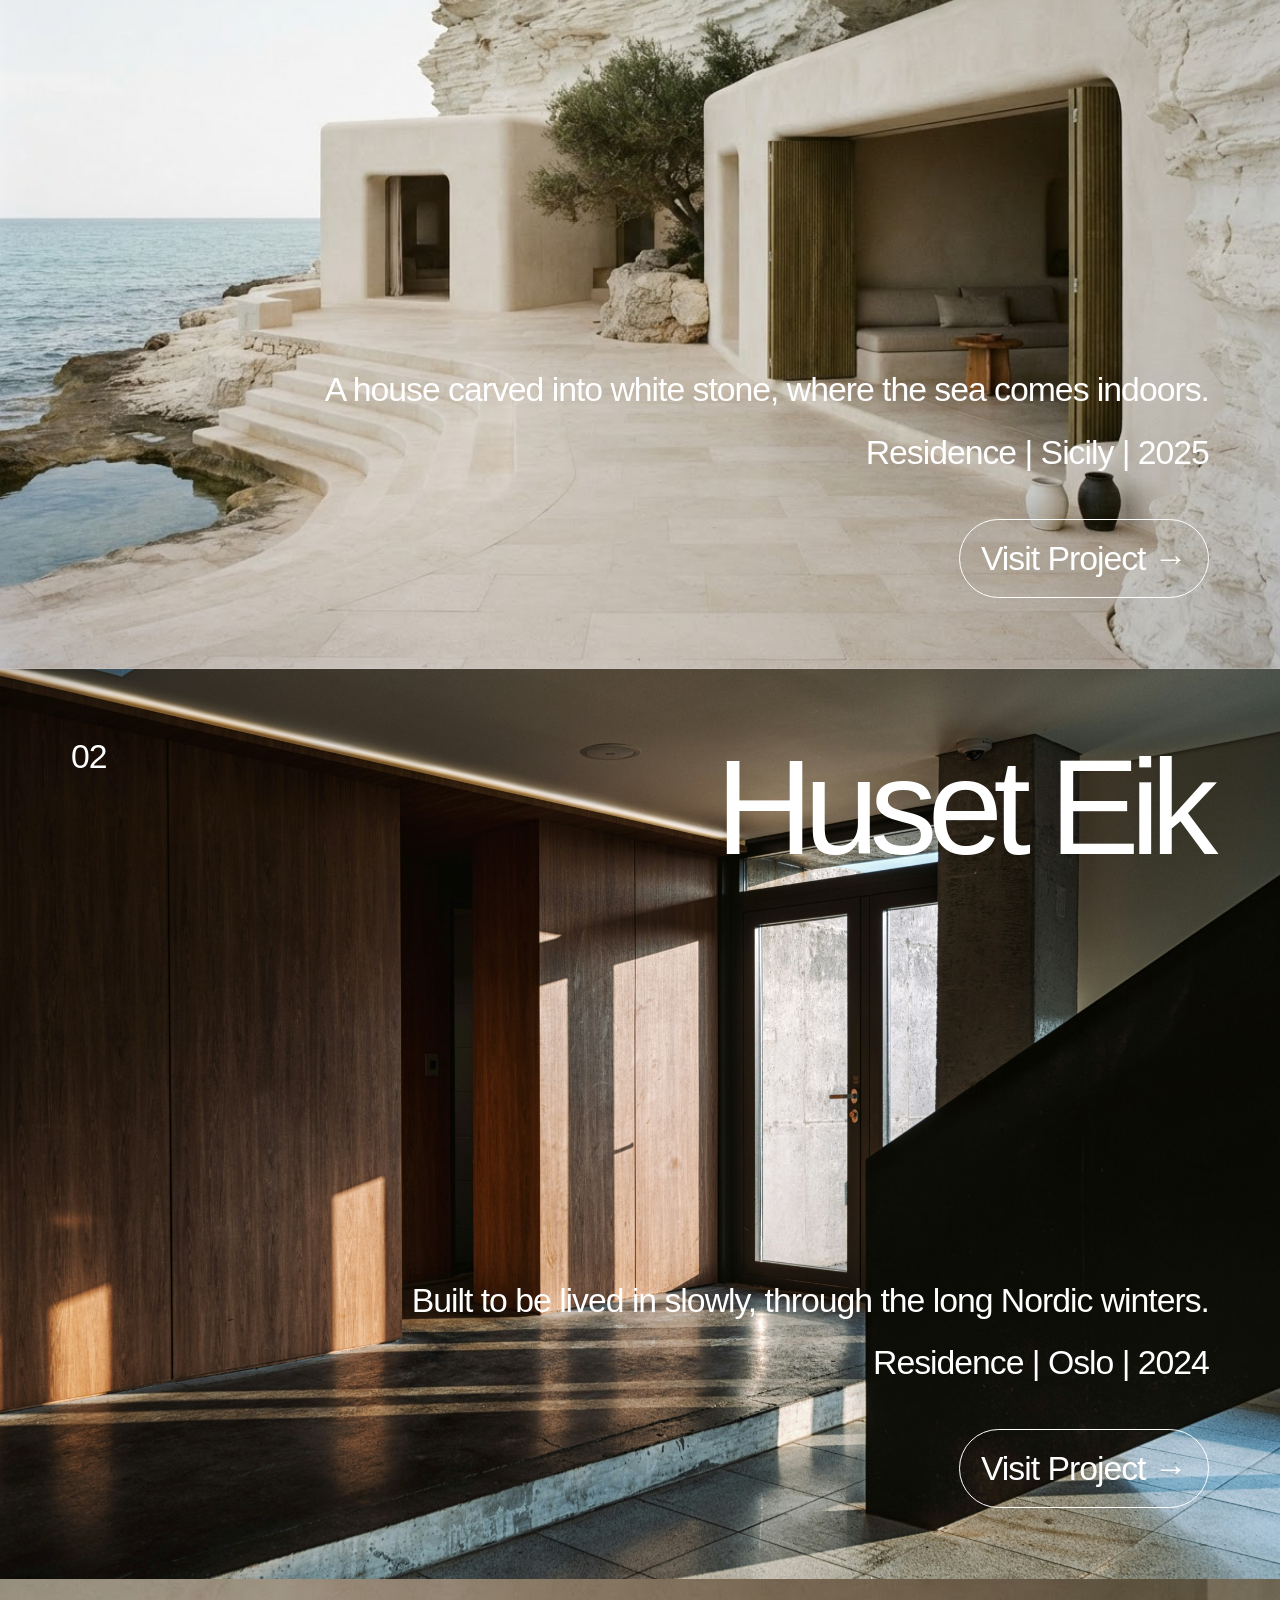
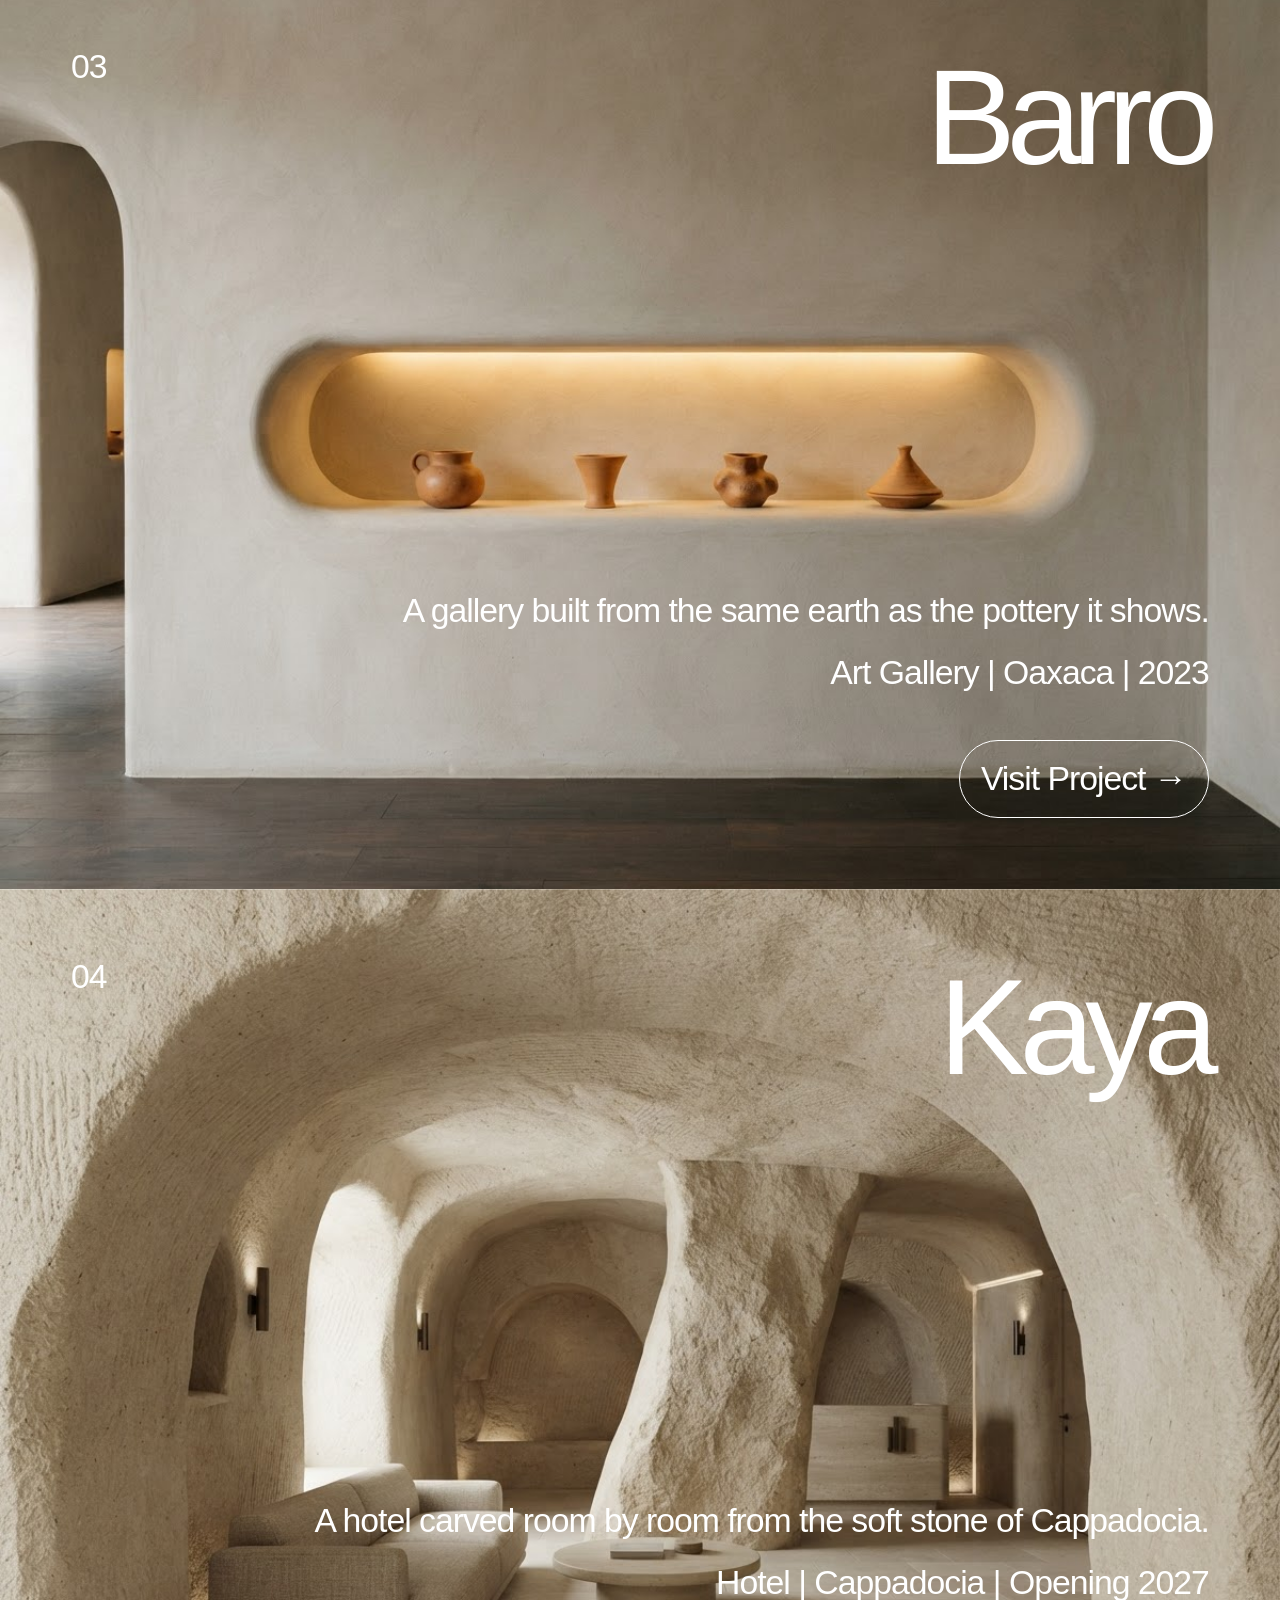
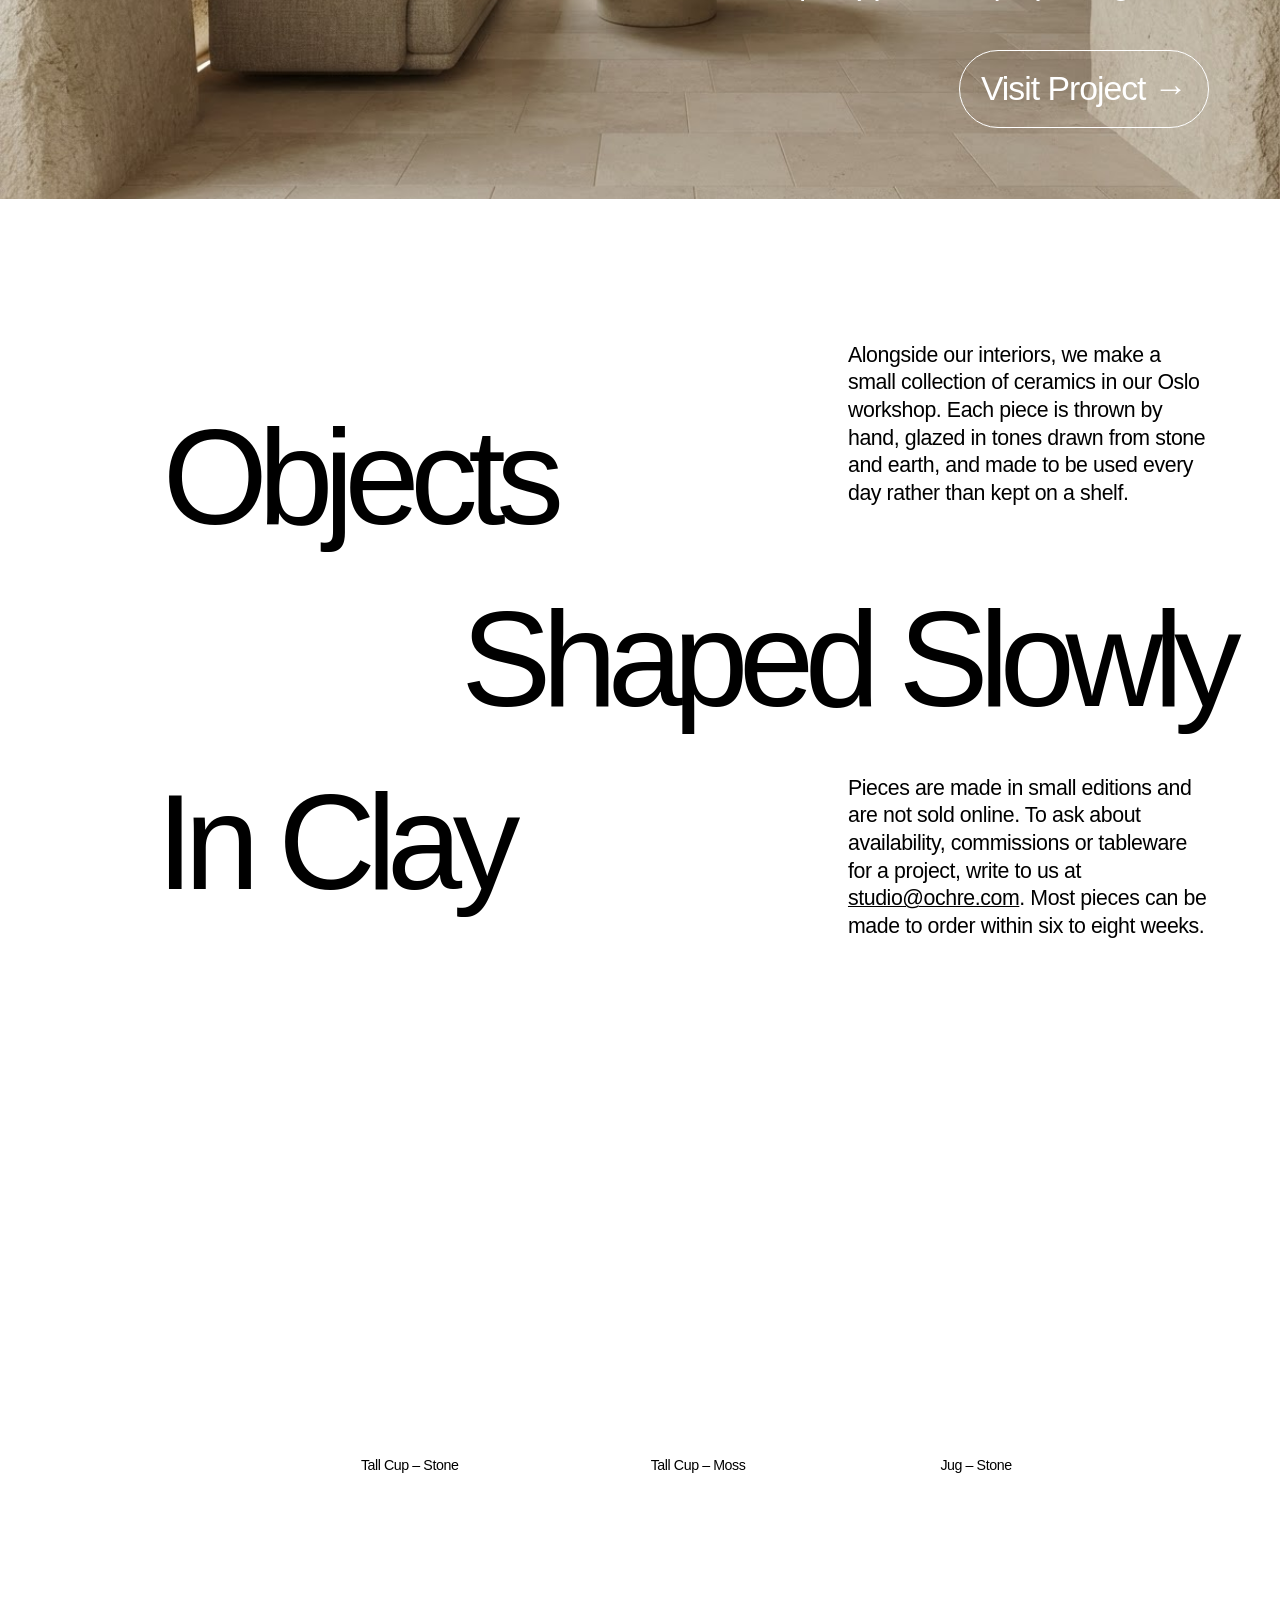
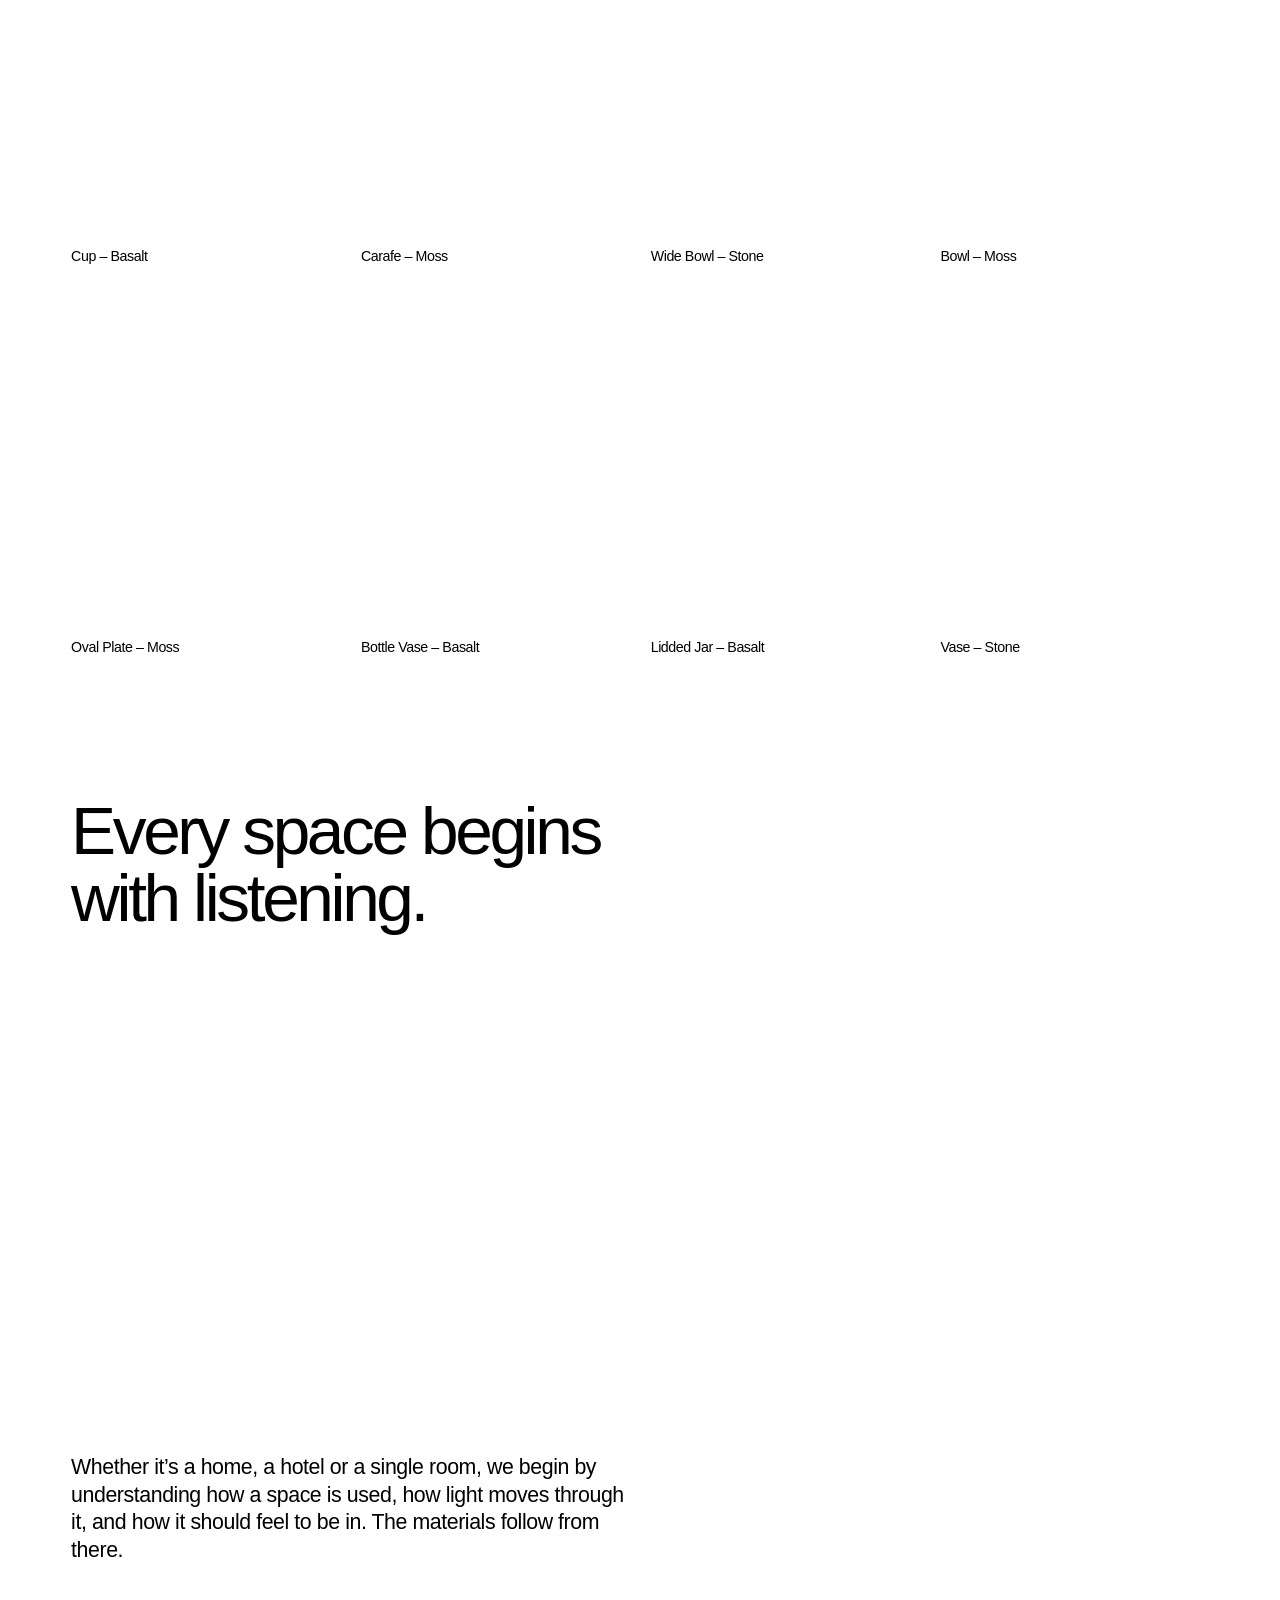
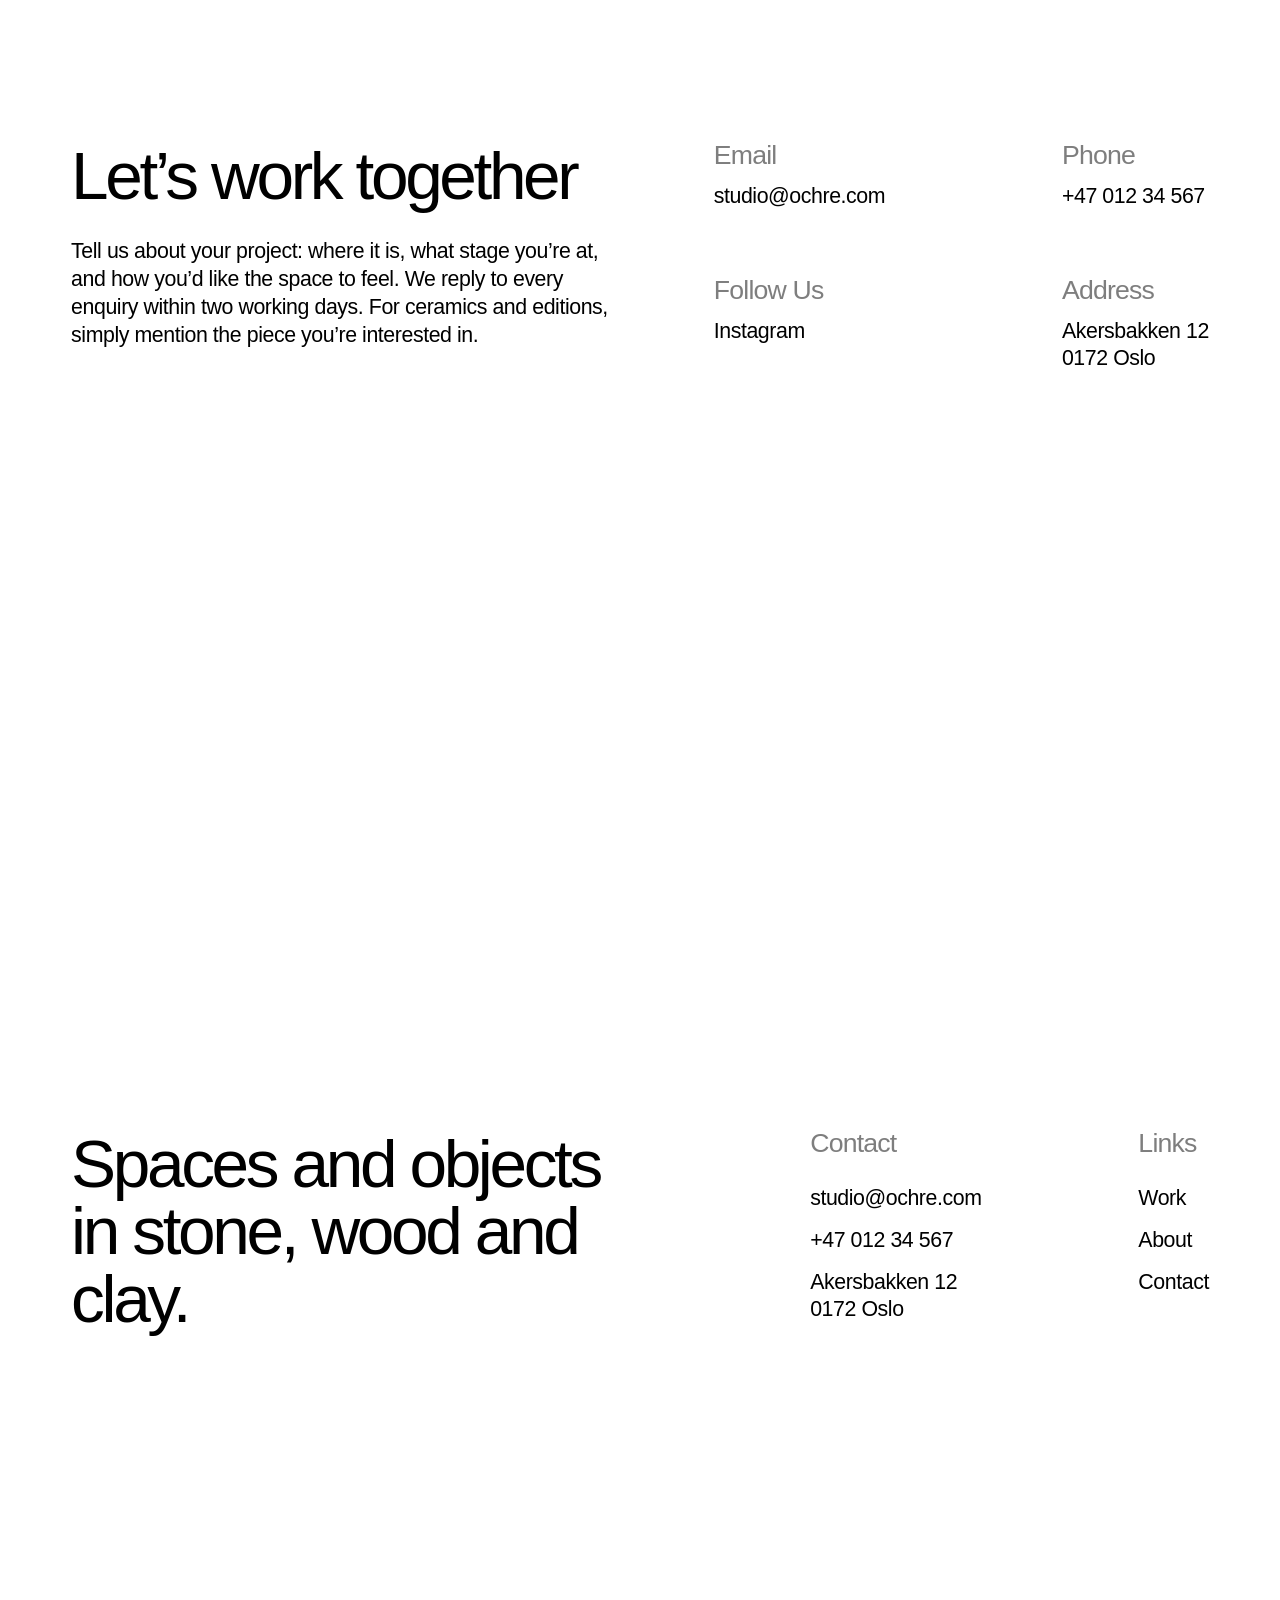
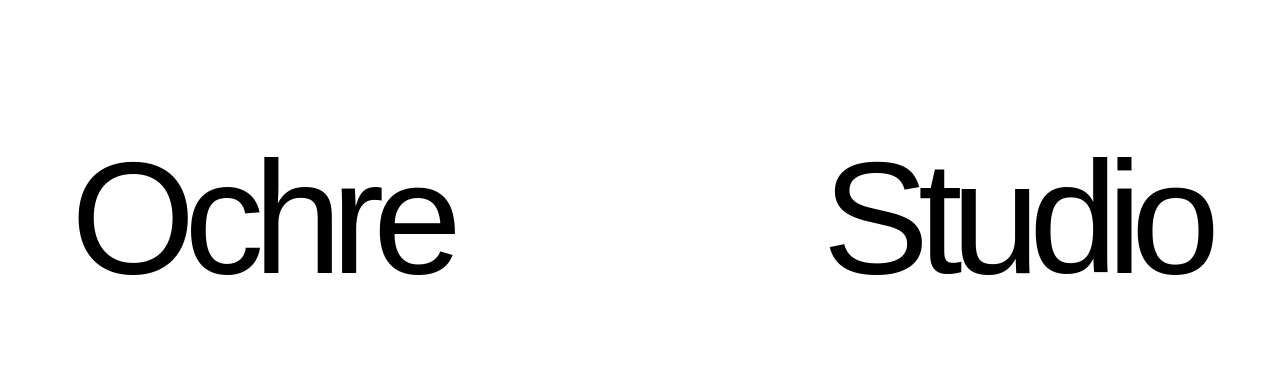
==== commit e95bf3f9: "Vercel config, canonical URLs, sitemap" ====
--- a/index.html
+++ b/index.html
@@ -3,15 +3,48 @@
 <head>
   <meta charset="utf-8">
   <meta name="viewport" content="width=device-width, initial-scale=1">
-  <title>Ochre Studio</title>
-  <meta name="description" content="Ochre Studio design interiors in stone and wood, and make the objects that live within them.">
-  <link rel="preconnect" href="https://api.fontshare.com">
-  <link rel="preconnect" href="https://cdn.fontshare.com" crossorigin>
-  <link rel="stylesheet" href="https://api.fontshare.com/v2/css?f[]=satoshi@400,500&display=swap">
-  <link rel="stylesheet" href="https://api.fontshare.com/v2/css?f[]=general-sans@300,500&display=swap">
+  <title>Ochre Studio — Interiors and objects in stone, wood and clay</title>
+  <meta name="description" content="Ochre Studio designs interiors in stone and wood, and makes the ceramics that live within them. Based in Oslo.">
+  <link rel="canonical" href="https://ochre-studio.vercel.app/">
+
+  <!-- Security (meta-level; the full set is sent as HTTP headers, see vercel.json) -->
+  <meta http-equiv="Content-Security-Policy" content="default-src 'self'; script-src 'self'; style-src 'self'; img-src 'self' data:; font-src 'self'; connect-src 'self'; manifest-src 'self'; media-src 'self'; object-src 'none'; base-uri 'self'; form-action 'self'">
+  <meta name="referrer" content="strict-origin-when-cross-origin">
+
+  <!-- Browser / device -->
+  <meta name="color-scheme" content="light">
+  <meta name="theme-color" content="#ffffff">
+  <meta name="format-detection" content="telephone=no">
+
+  <!-- Icons -->
+  <link rel="icon" href="favicon.ico" sizes="32x32">
+  <link rel="icon" href="favicon.svg" type="image/svg+xml">
+  <link rel="apple-touch-icon" href="apple-touch-icon.png">
+  <link rel="manifest" href="site.webmanifest">
+
+  <!-- Social sharing (Open Graph / X) -->
+  <meta property="og:site_name" content="Ochre Studio">
+  <meta property="og:locale" content="en_GB">
+  <meta property="og:type" content="website">
+  <meta property="og:title" content="Ochre Studio — Interiors and objects in stone, wood and clay">
+  <meta property="og:description" content="Ochre Studio designs interiors in stone and wood, and makes the ceramics that live within them. Based in Oslo.">
+  <meta property="og:url" content="https://ochre-studio.vercel.app/">
+  <meta property="og:image" content="https://ochre-studio.vercel.app/assets/og/home.jpg">
+  <meta property="og:image:width" content="1200">
+  <meta property="og:image:height" content="630">
+  <meta property="og:image:alt" content="A timber daybed inside a red sandstone cave">
+  <meta name="twitter:card" content="summary_large_image">
+
+  <!-- Performance -->
+  <link rel="preload" href="assets/fonts/Satoshi-Regular.woff2" as="font" type="font/woff2" crossorigin>
+  <link rel="preload" href="assets/fonts/GeneralSans-Light.woff2" as="font" type="font/woff2" crossorigin>
+  <link rel="preload" href="assets/images/hero-cave.jpg" as="image" fetchpriority="high">
+
   <link rel="stylesheet" href="styles.css">
 </head>
 <body>
+
+  <a class="skip-link" href="#top">Skip to content</a>
 
   <div class="page">
 
@@ -33,7 +66,7 @@
     </button>
   </header>
 
-  <main id="top">
+  <main id="top" tabindex="-1">
 
     <!-- ============ HERO ============ -->
     <section class="hero" data-node-id="68:499">
@@ -42,7 +75,7 @@
         <span class="t-trim">Studio</span>
       </h1>
       <div class="hero__image">
-        <img src="assets/images/hero-cave.jpg" alt="A dark timber daybed and stone side table inside a red sandstone cave">
+        <img src="assets/images/hero-cave.jpg" fetchpriority="high" alt="A dark timber daybed and stone side table inside a red sandstone cave">
       </div>
     </section>
 
@@ -190,47 +223,47 @@
       </div>
 
       <ul class="objects__grid">
-        <li class="product product--feature" style="--m-order:1">
+        <li class="product product--feature">
           <div class="product__image"><img src="assets/images/product-tall-cup-stone.jpg" alt="Tall cup in stone glaze" loading="lazy"></div>
           <p class="product__name t-trim">Tall Cup – Stone</p>
         </li>
-        <li class="product" style="--m-order:11">
+        <li class="product">
           <div class="product__image"><img src="assets/images/product-tall-cup-moss.jpg" alt="Tall cup in moss glaze" loading="lazy"></div>
           <p class="product__name t-trim">Tall Cup – Moss</p>
         </li>
-        <li class="product" style="--m-order:10">
+        <li class="product">
           <div class="product__image"><img src="assets/images/product-jug-stone.jpg" alt="Jug in stone glaze" loading="lazy"></div>
           <p class="product__name t-trim">Jug – Stone</p>
         </li>
-        <li class="product" style="--m-order:2">
+        <li class="product">
           <div class="product__image"><img src="assets/images/product-cup-basalt.jpg" alt="Cup in basalt glaze" loading="lazy"></div>
           <p class="product__name t-trim">Cup – Basalt</p>
         </li>
-        <li class="product" style="--m-order:9">
+        <li class="product">
           <div class="product__image"><img src="assets/images/product-carafe-moss.jpg" alt="Carafe in moss glaze" loading="lazy"></div>
           <p class="product__name t-trim">Carafe – Moss</p>
         </li>
-        <li class="product" style="--m-order:8">
+        <li class="product">
           <div class="product__image"><img src="assets/images/product-wide-bowl-stone.jpg" alt="Wide bowl in stone glaze" loading="lazy"></div>
           <p class="product__name t-trim">Wide Bowl – Stone</p>
         </li>
-        <li class="product" style="--m-order:7">
+        <li class="product">
           <div class="product__image"><img src="assets/images/product-bowl-moss.jpg" alt="Bowl in moss glaze" loading="lazy"></div>
           <p class="product__name t-trim">Bowl – Moss</p>
         </li>
-        <li class="product" style="--m-order:3">
+        <li class="product">
           <div class="product__image"><img src="assets/images/product-oval-plate-moss.jpg" alt="Oval plate in moss glaze" loading="lazy"></div>
           <p class="product__name t-trim">Oval Plate – Moss</p>
         </li>
-        <li class="product" style="--m-order:6">
+        <li class="product">
           <div class="product__image"><img src="assets/images/product-bottle-vase-basalt.jpg" alt="Bottle vase in basalt glaze" loading="lazy"></div>
           <p class="product__name t-trim">Bottle Vase – Basalt</p>
         </li>
-        <li class="product" style="--m-order:5">
+        <li class="product">
           <div class="product__image"><img src="assets/images/product-lidded-jar-basalt.jpg" alt="Lidded jar in basalt glaze" loading="lazy"></div>
           <p class="product__name t-trim">Lidded Jar – Basalt</p>
         </li>
-        <li class="product" style="--m-order:4">
+        <li class="product">
           <div class="product__image"><img src="assets/images/product-vase-stone.jpg" alt="Vase in stone glaze" loading="lazy"></div>
           <p class="product__name t-trim">Vase – Stone</p>
         </li>
--- a/styles.css
+++ b/styles.css
@@ -13,6 +13,28 @@
    images reach the edges and columns widen. 320px is the floor.
    ========================================================= */
 
+/* ---------- Fonts (self-hosted from Fontshare, ITF Free Font License) ---------- */
+@font-face {
+  font-family: "Satoshi";
+  src: url("assets/fonts/Satoshi-Regular.woff2") format("woff2");
+  font-weight: 400; font-style: normal; font-display: swap;
+}
+@font-face {
+  font-family: "Satoshi";
+  src: url("assets/fonts/Satoshi-Medium.woff2") format("woff2");
+  font-weight: 500; font-style: normal; font-display: swap;
+}
+@font-face {
+  font-family: "General Sans";
+  src: url("assets/fonts/GeneralSans-Light.woff2") format("woff2");
+  font-weight: 300; font-style: normal; font-display: swap;
+}
+@font-face {
+  font-family: "General Sans";
+  src: url("assets/fonts/GeneralSans-Medium.woff2") format("woff2");
+  font-weight: 500; font-style: normal; font-display: swap;
+}
+
 :root {
   --black: #000;
   --white: #fff;
@@ -267,10 +289,13 @@
   display: flex;
   align-items: flex-start;
   justify-content: space-between;
-  aspect-ratio: 390 / 251;
+  /* 251px at 390, like Figma. The height comes from padding + content (as in
+     Figma's auto-layout); this is only a minimum, so the card grows instead of
+     clipping if a browser renders the text taller. */
+  min-height: calc(100cqi * 251 / 390);
   padding: calc(24 * var(--u));
   color: var(--white);
-  overflow: hidden;
+  clip-path: inset(0); /* clips the background image without clipping content height */
   isolation: isolate;
 }
 
@@ -296,10 +321,11 @@
   display: flex;
   flex: 1 0 0;
   min-width: 0;
-  height: 100%;
+  align-self: stretch; /* fill the card height without relying on height: 100% */
   flex-direction: column;
   align-items: flex-end;
   justify-content: space-between;
+  gap: calc(72 * var(--u)); /* Figma mobile: title → bottom text */
 }
 
 .project__title {
@@ -406,6 +432,19 @@
 
 .product--feature { grid-column: 1 / -1; }
 
+/* Mobile order differs from desktop (Figma Homepage-mobile) */
+.product:nth-child(1) { --m-order: 1; }
+.product:nth-child(2) { --m-order: 11; }
+.product:nth-child(3) { --m-order: 10; }
+.product:nth-child(4) { --m-order: 2; }
+.product:nth-child(5) { --m-order: 9; }
+.product:nth-child(6) { --m-order: 8; }
+.product:nth-child(7) { --m-order: 7; }
+.product:nth-child(8) { --m-order: 3; }
+.product:nth-child(9) { --m-order: 6; }
+.product:nth-child(10) { --m-order: 5; }
+.product:nth-child(11) { --m-order: 4; }
+
 .product__image {
   width: 100%;
   aspect-ratio: 161 / 205;
@@ -613,9 +652,9 @@
   /* ---------- Nav (Component: Nav) ---------- */
   .nav {
     display: flex;
-    align-items: flex-start;
+    align-items: flex-end; /* trimmed type: bottom edge = baseline, so logo and links share a baseline */
     justify-content: space-between;
-    padding: calc(64 * var(--u)) calc(80 * var(--u));
+    padding: calc(32 * var(--u)) calc(80 * var(--u)); /* Figma: 64px vertical — reduced */
     background: var(--white);
     white-space: nowrap;
   }
@@ -698,8 +737,7 @@
 
   /* ---------- Projects ---------- */
   .project {
-    aspect-ratio: auto;
-    height: calc(1024 * var(--u));
+    min-height: calc(1024 * var(--u));
     padding: calc(80 * var(--u));
   }
 
@@ -1142,3 +1180,79 @@
   .p-field__row { font-size: calc(38 * var(--u)); }
   .p-field__value { gap: calc(16 * var(--u)); }
 }
+
+/* =========================================================
+   404
+   ========================================================= */
+.notfound {
+  display: flex;
+  flex-direction: column;
+  align-items: flex-start;
+  gap: calc(32 * var(--u));
+  min-height: 60vh;
+  padding: calc(64 * var(--u)) calc(24 * var(--u)) calc(80 * var(--u));
+}
+
+.notfound__title {
+  font-family: var(--font-display);
+  font-size: calc(64 * var(--u));
+  line-height: 1;
+  letter-spacing: -0.07em;
+}
+
+.notfound__text {
+  max-width: 34em;
+  font-weight: 300;
+  font-size: calc(16 * var(--u));
+  line-height: 1.3;
+  letter-spacing: -0.02em;
+}
+
+.notfound__link {
+  font-family: var(--font-display);
+  font-size: calc(20 * var(--u));
+  letter-spacing: -0.03em;
+  text-decoration: underline;
+  text-underline-offset: 0.2em;
+}
+
+@media (min-width: 1024px) {
+  .notfound {
+    gap: calc(64 * var(--u));
+    padding: calc(160 * var(--u)) calc(80 * var(--u));
+  }
+  .notfound__title { font-size: calc(152 * var(--u)); }
+  .notfound__text { font-size: calc(24 * var(--u)); }
+  .notfound__link { font-size: calc(38 * var(--u)); }
+}
+
+/* =========================================================
+   Accessibility
+   ========================================================= */
+.skip-link {
+  position: absolute;
+  top: 8px;
+  left: 8px;
+  z-index: 200;
+  padding: 12px 16px;
+  background: var(--black);
+  color: var(--white);
+  font-family: var(--font-display);
+  font-size: 16px;
+  transform: translateY(-200%);
+}
+.skip-link:focus { transform: none; }
+
+main:focus { outline: none; }
+
+/* Respect reduced-motion now, so the upcoming motion work starts from a safe default */
+@media (prefers-reduced-motion: reduce) {
+  *,
+  *::before,
+  *::after {
+    animation-duration: 0.01ms !important;
+    animation-iteration-count: 1 !important;
+    transition-duration: 0.01ms !important;
+    scroll-behavior: auto !important;
+  }
+}
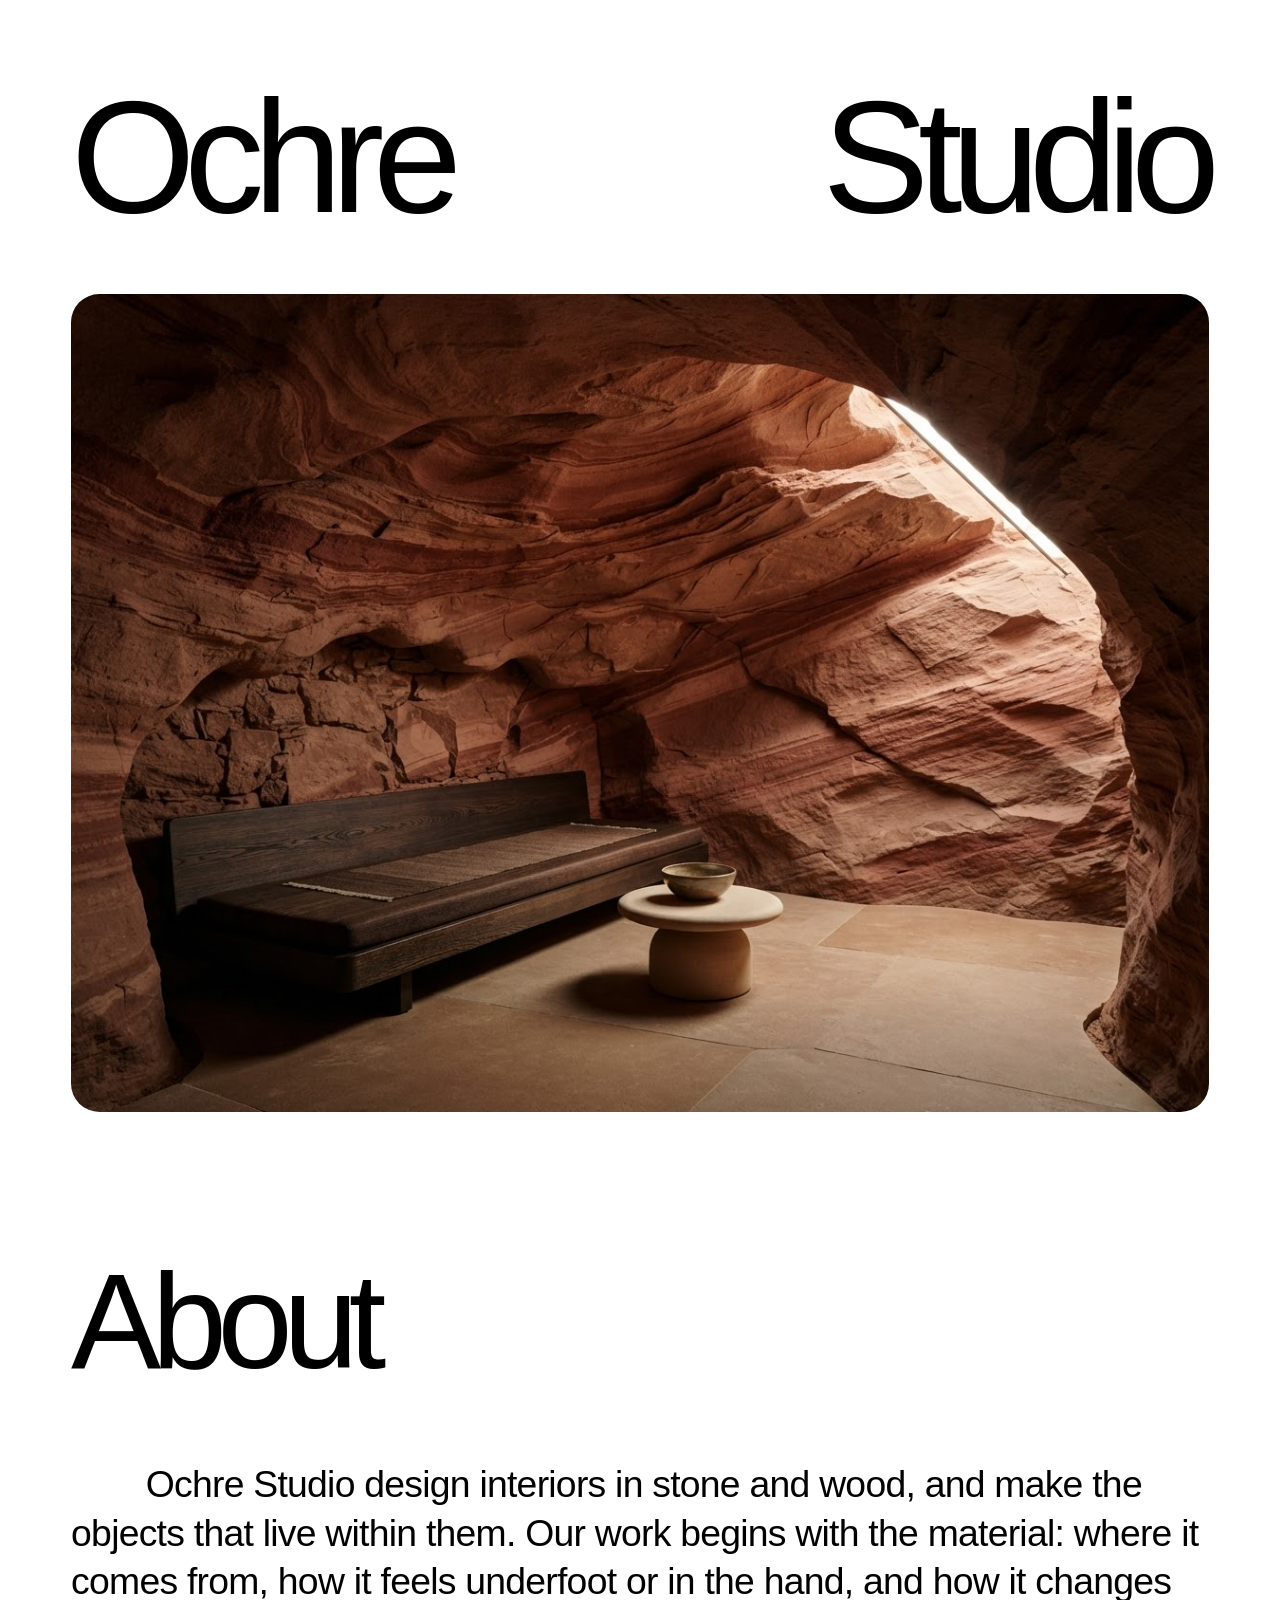
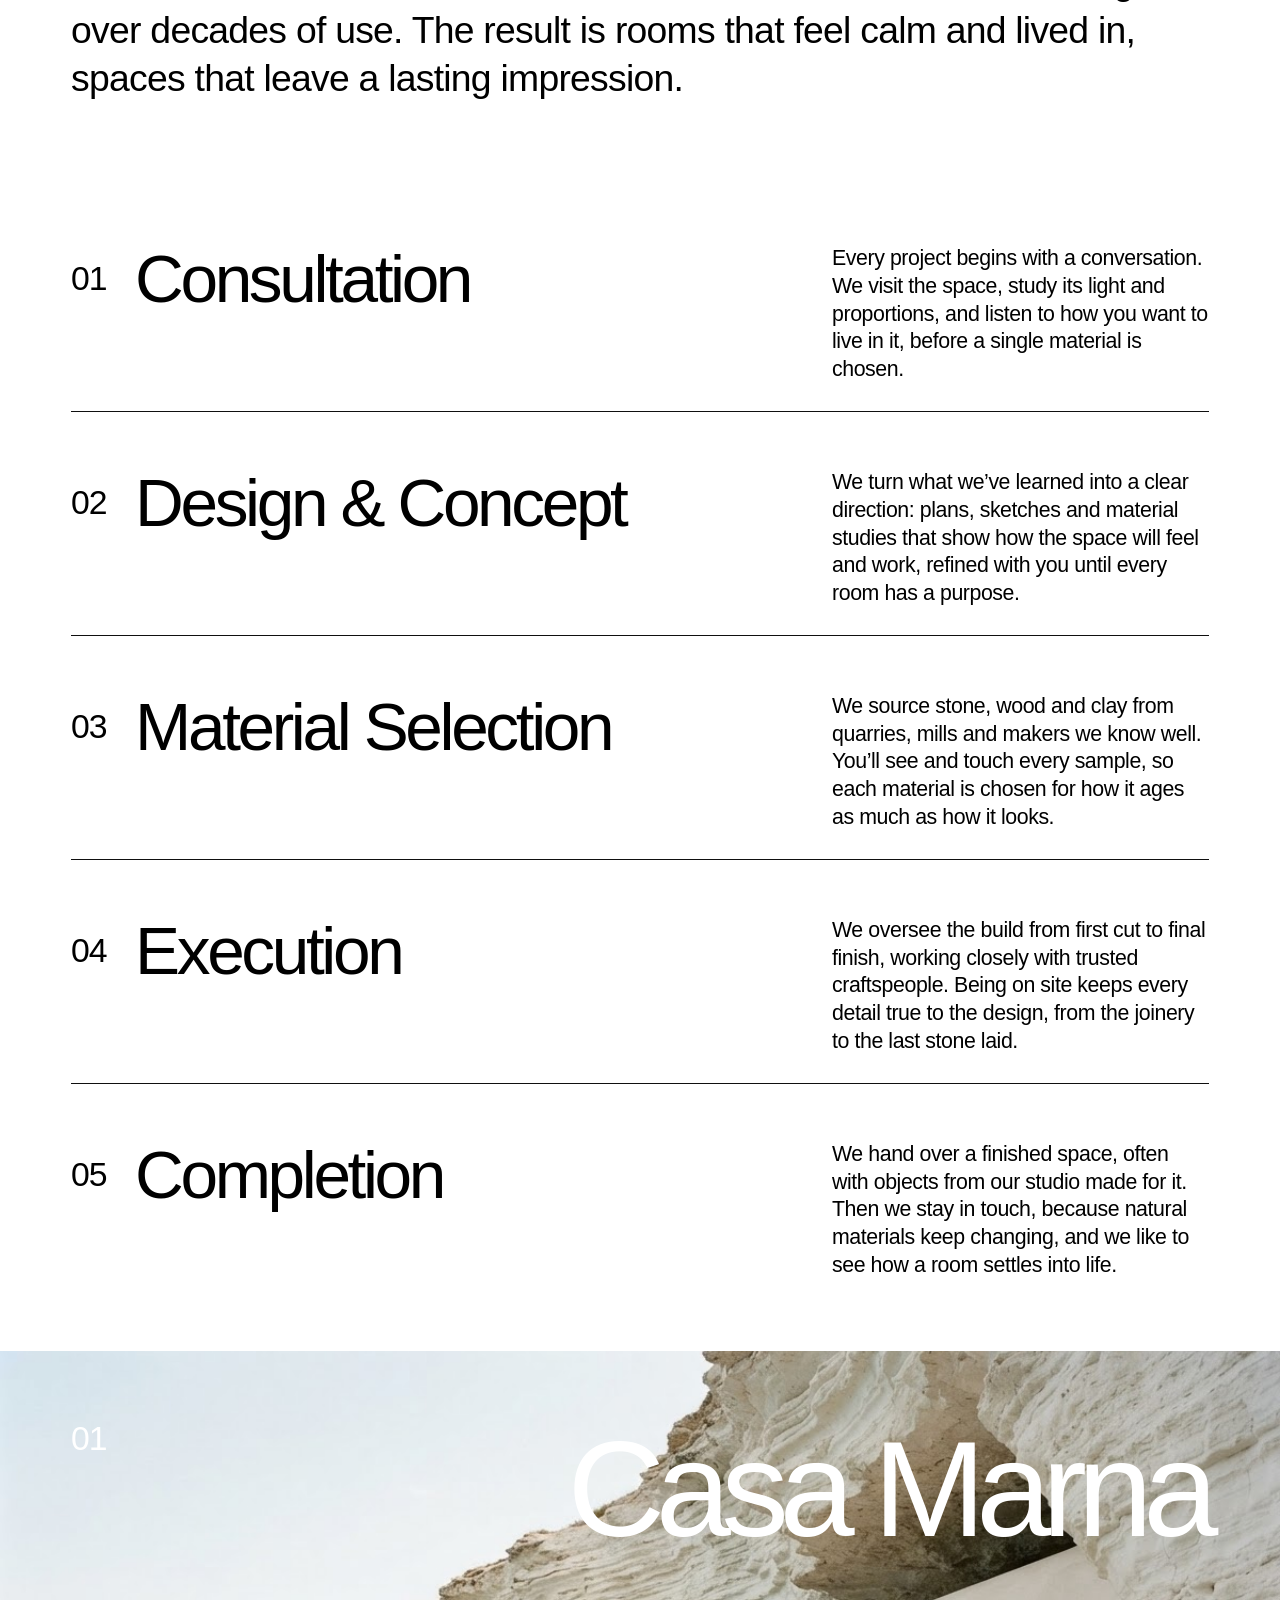
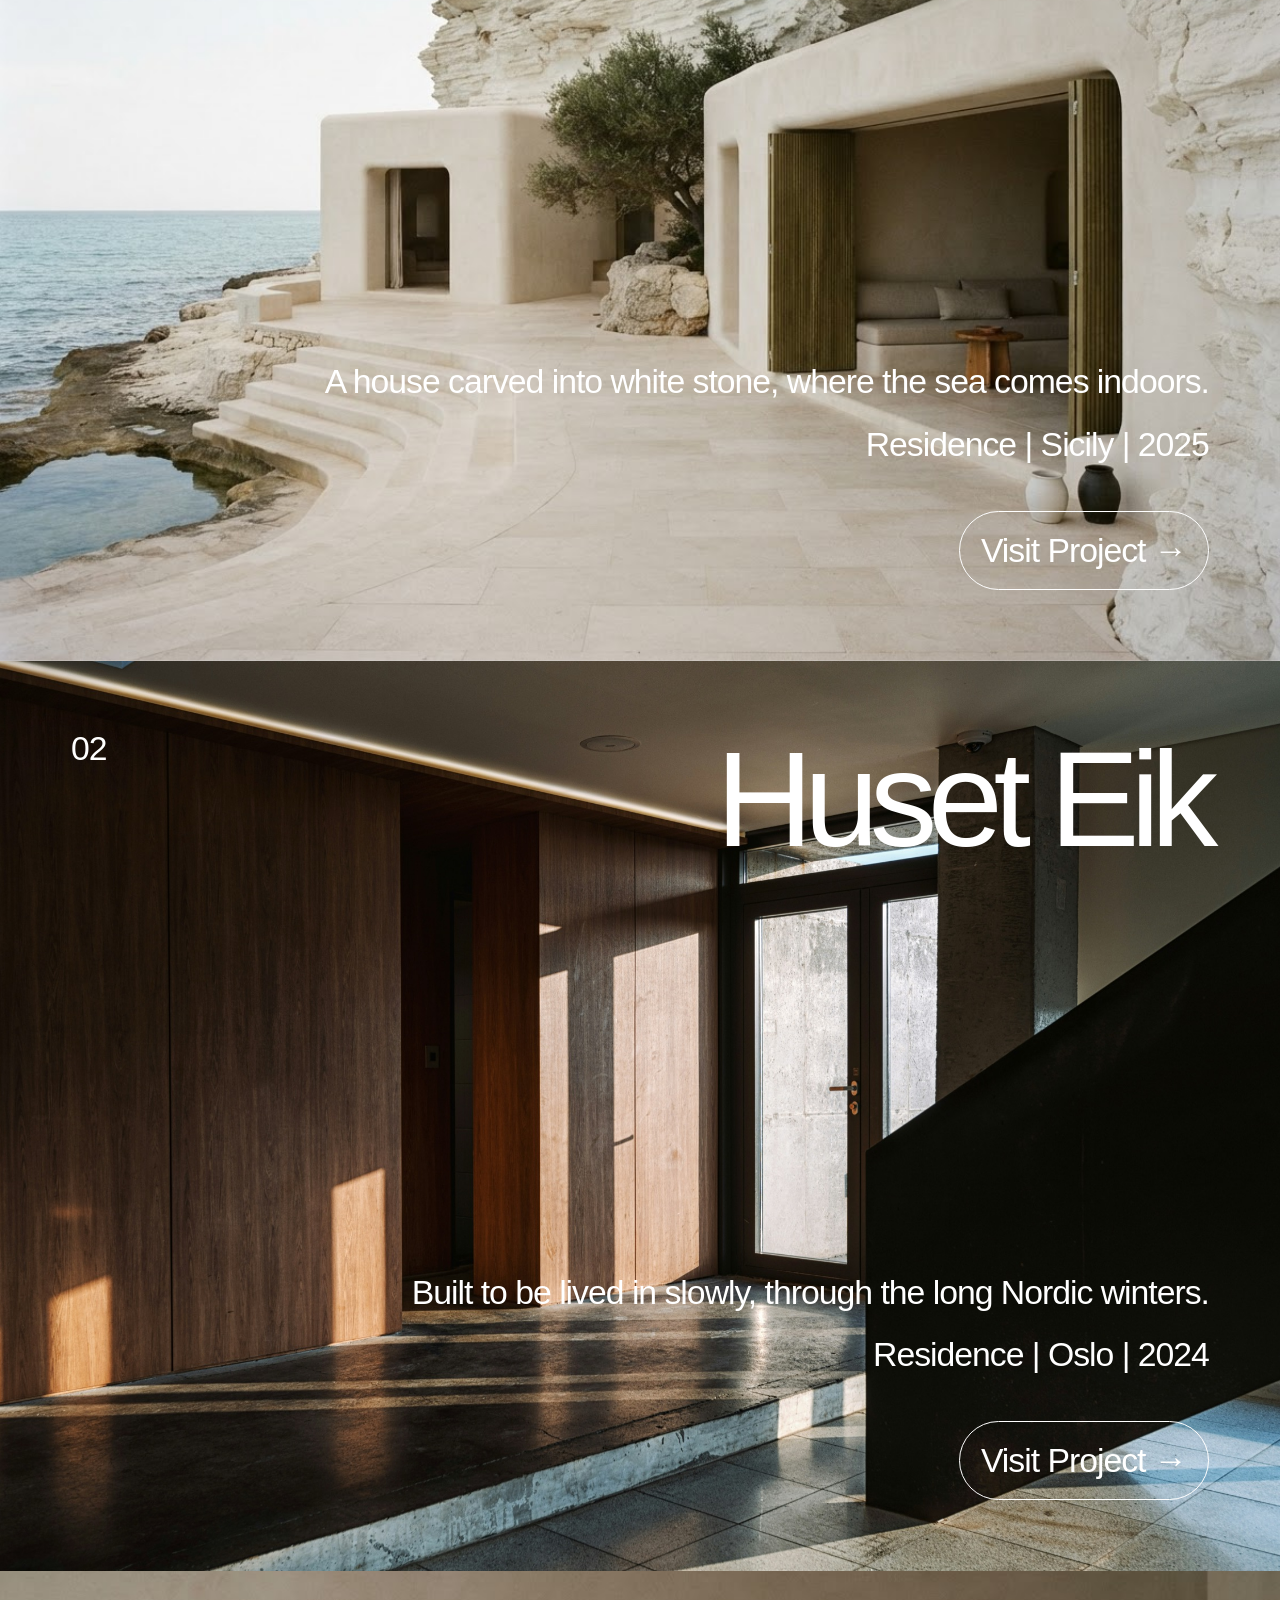
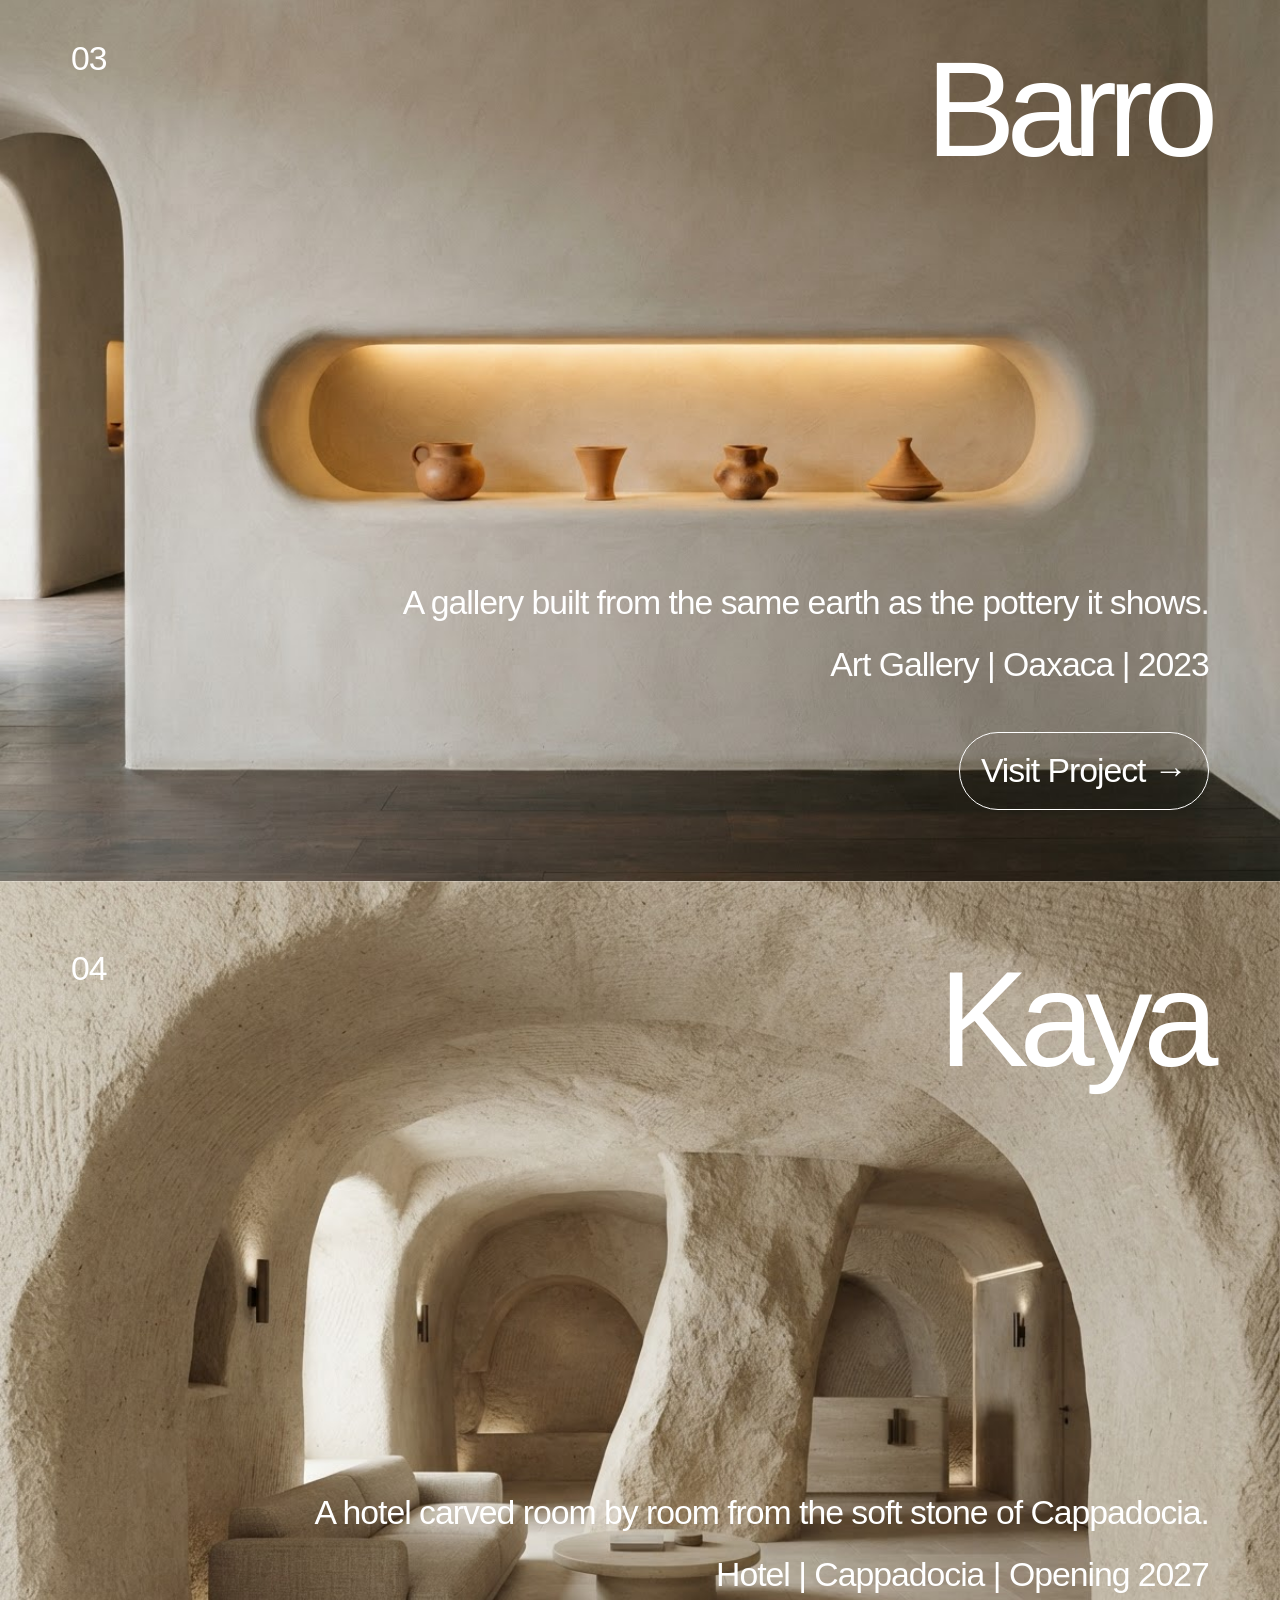
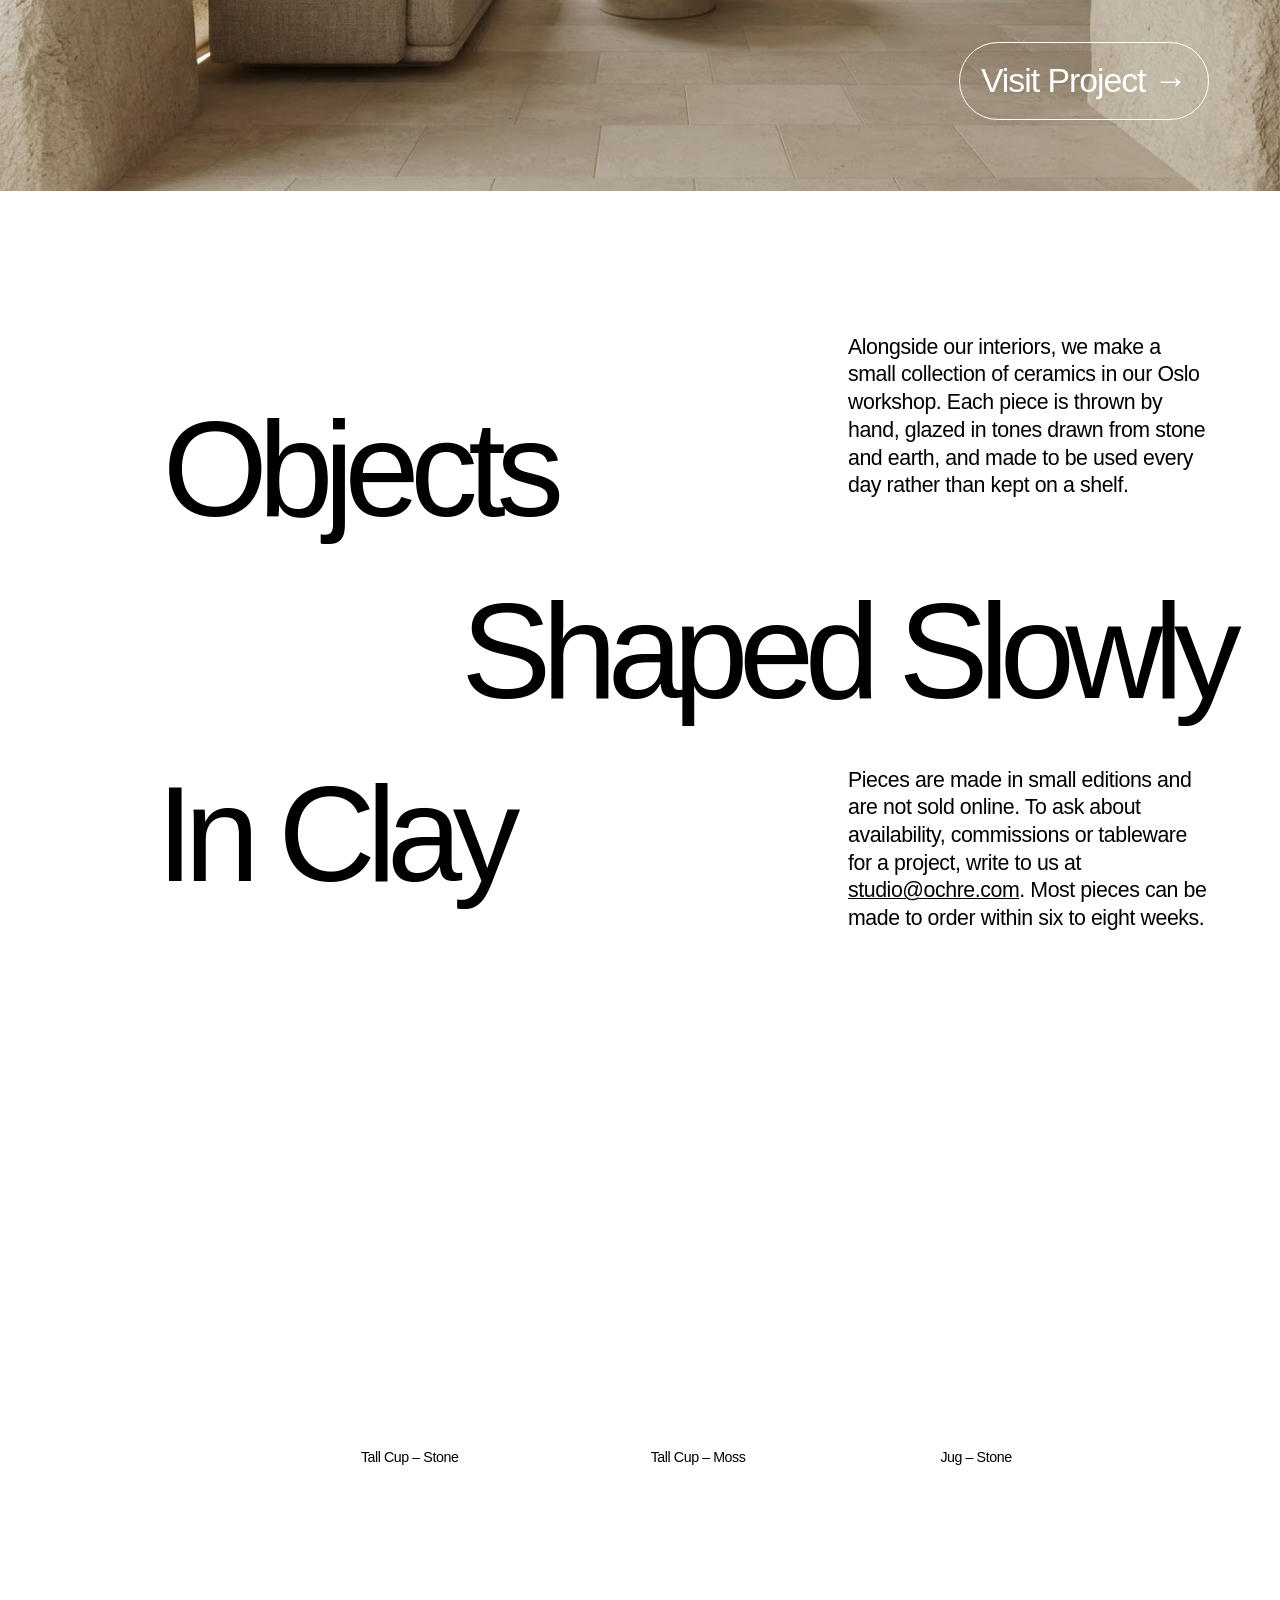
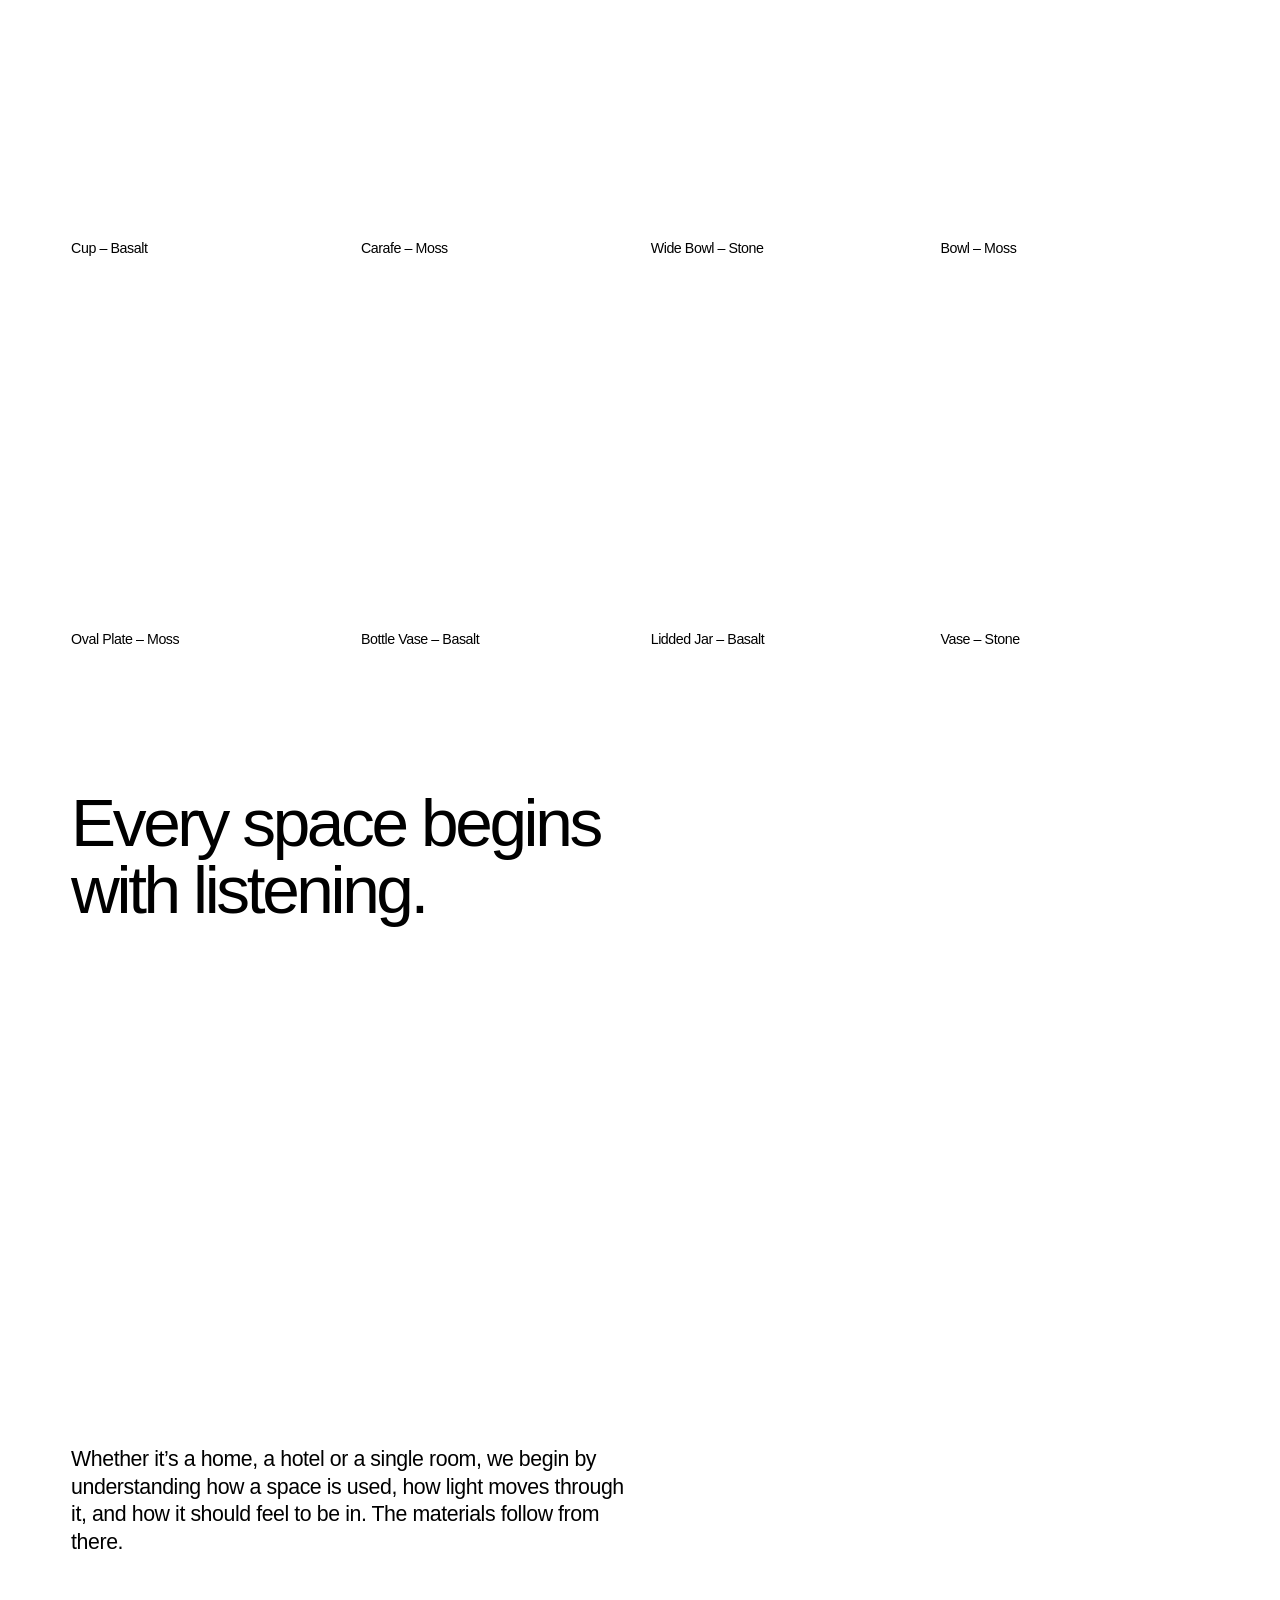
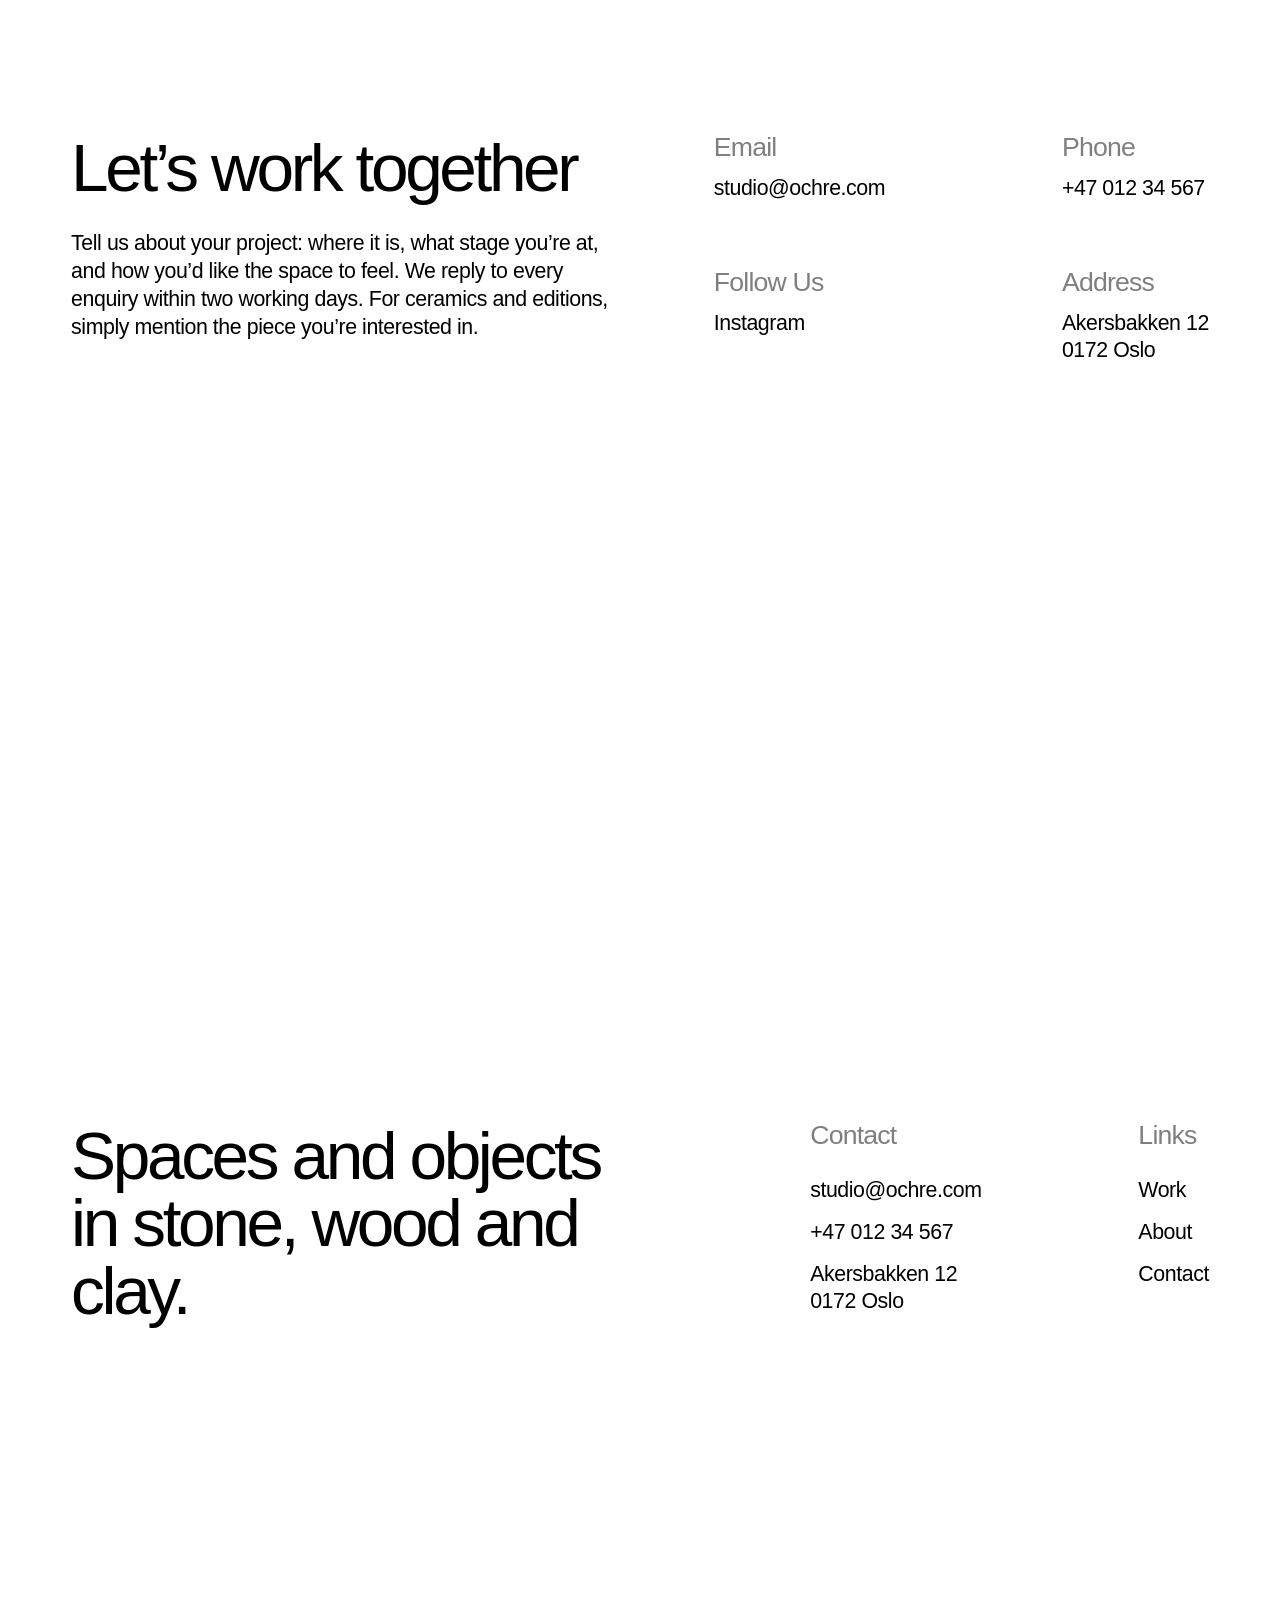
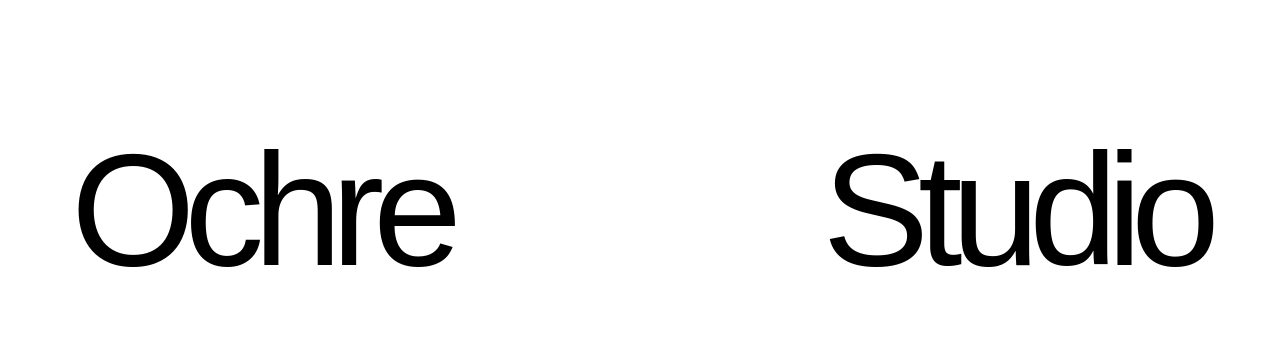
==== commit 47e013bc: "Blend-mode sticky nav, 20px mobile logo, Kaya note placement" ====
--- a/index.html
+++ b/index.html
@@ -14,7 +14,7 @@
   <!-- Browser / device -->
   <meta name="color-scheme" content="light">
   <meta name="theme-color" content="#ffffff">
-  <meta name="format-detection" content="telephone=no">
+  <meta name="format-detection" content="telephone=no, email=no, address=no">
 
   <!-- Icons -->
   <link rel="icon" href="favicon.ico" sizes="32x32">
@@ -48,23 +48,28 @@
 
   <div class="page">
 
-  <!-- ============ NAV (desktop) ============ -->
-  <header class="nav" data-node-id="4:62">
-    <a class="nav__logo t-trim" href="#top">Ochre Studio</a>
-    <nav class="nav__links" aria-label="Primary">
-      <a class="t-trim" href="#work">Work</a>
-      <a class="t-trim" href="#about">About</a>
-      <a class="t-trim" href="#get-in-touch">Contact</a>
-    </nav>
-  </header>
-
-  <!-- ============ NAV (mobile) ============ -->
-  <header class="nav-mobile" data-node-id="68:1332">
-    <a class="nav-mobile__logo t-trim" href="#top">Ochre Studio</a>
-    <button class="nav-mobile__toggle" type="button" aria-expanded="false" aria-controls="mobile-menu" aria-label="Open menu">
-      <img src="assets/icons/burger.svg" width="28" height="20" alt="">
-    </button>
-  </header>
+  <!-- Sticky site header: stays at the top while scrolling, blends with what is underneath -->
+  <div class="site-header">
+
+    <!-- ============ NAV (desktop) ============ -->
+    <header class="nav" data-node-id="4:62">
+      <a class="nav__logo t-trim" href="#top">Ochre Studio</a>
+      <nav class="nav__links" aria-label="Primary">
+        <a class="t-trim" href="#work">Work</a>
+        <a class="t-trim" href="#about">About</a>
+        <a class="t-trim" href="#get-in-touch">Contact</a>
+      </nav>
+    </header>
+
+    <!-- ============ NAV (mobile) ============ -->
+    <header class="nav-mobile" data-node-id="68:1332">
+      <a class="nav-mobile__logo t-trim" href="#top">Ochre Studio</a>
+      <button class="nav-mobile__toggle" type="button" aria-expanded="false" aria-controls="mobile-menu" aria-label="Open menu">
+        <img src="assets/icons/burger-lines.svg" width="28" height="20" alt="">
+      </button>
+    </header>
+
+  </div>
 
   <main id="top" tabindex="-1">
 
@@ -219,7 +224,7 @@
           <span class="objects__line objects__line--3 t-trim">In Clay</span>
         </h2>
         <p class="objects__copy objects__copy--1">Alongside our interiors, we make a small collection of ceramics in our Oslo workshop. Each piece is thrown by hand, glazed in tones drawn from stone and earth, and made to be used every day rather than kept on a shelf.</p>
-        <p class="objects__copy objects__copy--2">Pieces are made in small editions and are not sold online. To ask about availability, commissions or tableware for a project, write to us at <a href="mailto:studio@ochre.com">studio@ochre.com</a>. Most pieces can be made to order within six to eight weeks.</p>
+        <p class="objects__copy objects__copy--2">Pieces are made in small editions and are not sold online. To ask about availability, commissions or tableware for a project, write to us at <span class="objects__email">studio@ochre.com</span>. Most pieces can be made to order within six to eight weeks.</p>
       </div>
 
       <ul class="objects__grid">
@@ -292,7 +297,7 @@
             <div class="contact__col">
               <div class="info">
                 <p class="info__label t-trim">Email</p>
-                <a class="info__value" href="mailto:studio@ochre.com">studio@ochre.com</a>
+                <p class="info__value">studio@ochre.com</p>
               </div>
               <div class="info">
                 <p class="info__label t-trim">Follow Us</p>
@@ -302,7 +307,7 @@
             <div class="contact__col">
               <div class="info">
                 <p class="info__label t-trim">Phone</p>
-                <a class="info__value" href="tel:+4701234567">+47 012 34 567</a>
+                <p class="info__value">+47 012 34 567</p>
               </div>
               <div class="info">
                 <p class="info__label t-trim">Address</p>
@@ -326,8 +331,8 @@
       <div class="footer__group">
         <p class="footer__label t-trim">Contact</p>
         <ul class="footer__list">
-          <li><a href="mailto:studio@ochre.com">studio@ochre.com</a></li>
-          <li><a href="tel:+4701234567">+47 012 34 567</a></li>
+          <li>studio@ochre.com</li>
+          <li>+47 012 34 567</li>
           <li>Akersbakken 12<br>0172 Oslo</li>
         </ul>
       </div>
--- a/styles.css
+++ b/styles.css
@@ -111,7 +111,7 @@
 .nav-mobile__logo,
 .menu__logo {
   font-family: var(--font-display);
-  font-size: calc(32 * var(--u));
+  font-size: calc(20 * var(--u)); /* Figma: 32px; reduced so project titles (64px) clearly lead */
   line-height: 1;
   letter-spacing: -0.07em;
   white-space: nowrap;
@@ -409,7 +409,7 @@
   line-height: 1.3;
   letter-spacing: -0.02em;
 }
-.objects__copy a {
+.objects__email {
   text-decoration: underline;
   text-decoration-thickness: from-font;
   text-underline-position: from-font;
@@ -1010,11 +1010,15 @@
   gap: calc(40 * var(--u));
 }
 
-.p-intro__head {
-  display: flex;
-  flex-direction: column;
-  gap: calc(16 * var(--u));
-}
+/* Mobile: head and body are flattened into one column so the order can be
+   title → copy → note → image (the note sits right above the first image) */
+.p-intro__head,
+.p-intro__body { display: contents; }
+
+.p-intro__title { order: 1; }
+.p-intro__copy  { order: 2; }
+.p-intro__note  { order: 3; margin-bottom: calc(-28 * var(--u)); /* 40 gap − 28 = 12px above the image */ }
+.p-intro__image { order: 4; }
 
 .p-intro__title {
   font-family: var(--font-display);
@@ -1028,12 +1032,6 @@
   font-size: calc(12 * var(--u));
   line-height: 1;
   letter-spacing: -0.03em;
-}
-
-.p-intro__body {
-  display: flex;
-  flex-direction: column;
-  gap: calc(40 * var(--u));
 }
 
 .p-intro__copy {
@@ -1133,6 +1131,7 @@
   .p-intro { gap: calc(80 * var(--u)); }
 
   .p-intro__head {
+    display: flex;
     flex-direction: row;
     align-items: flex-start;
     justify-content: space-between;
@@ -1145,11 +1144,13 @@
   }
 
   .p-intro__note {
+    margin-bottom: 0;
     font-size: calc(20 * var(--u));
     white-space: nowrap;
   }
 
   .p-intro__body {
+    display: flex;
     flex-direction: row;
     align-items: stretch;
     justify-content: space-between;
@@ -1256,3 +1257,43 @@
     scroll-behavior: auto !important;
   }
 }
+
+/* =========================================================
+   STICKY HEADER — blend mode (Snøhetta-style)
+   White text with mix-blend-mode: difference: black over white, light over
+   dark images, and each letter shifts with whatever scrolls underneath.
+   ========================================================= */
+.page {
+  /* Fixed header height, so project heroes can sit exactly underneath it */
+  --header-h: calc(71 * var(--u));
+}
+@media (min-width: 1024px) {
+  .page { --header-h: calc(87 * var(--u)); }
+}
+
+.site-header {
+  position: sticky;
+  top: 0;
+  z-index: 50;
+  color: var(--white);
+  mix-blend-mode: difference;
+}
+
+/* Transparent bars of a fixed height (padding unchanged; text sits in the remaining space) */
+.site-header .nav,
+.site-header .nav-mobile {
+  height: var(--header-h);
+  background: transparent;
+}
+
+/* burger-lines.svg is black lines on transparent; inverted they turn white */
+.nav-mobile__toggle img { filter: invert(1); }
+
+/* Project pages: the hero image starts at the very top, behind the nav */
+.page--project .p-hero { margin-top: calc(-1 * var(--header-h)); }
+
+/* In-page links land below the sticky header instead of under it */
+html { scroll-padding-top: calc(min(100vw, 487.5px) / 390 * 71); }
+@media (min-width: 1024px) {
+  html { scroll-padding-top: calc(min(100vw, 1440px) / 1440 * 87); }
+}
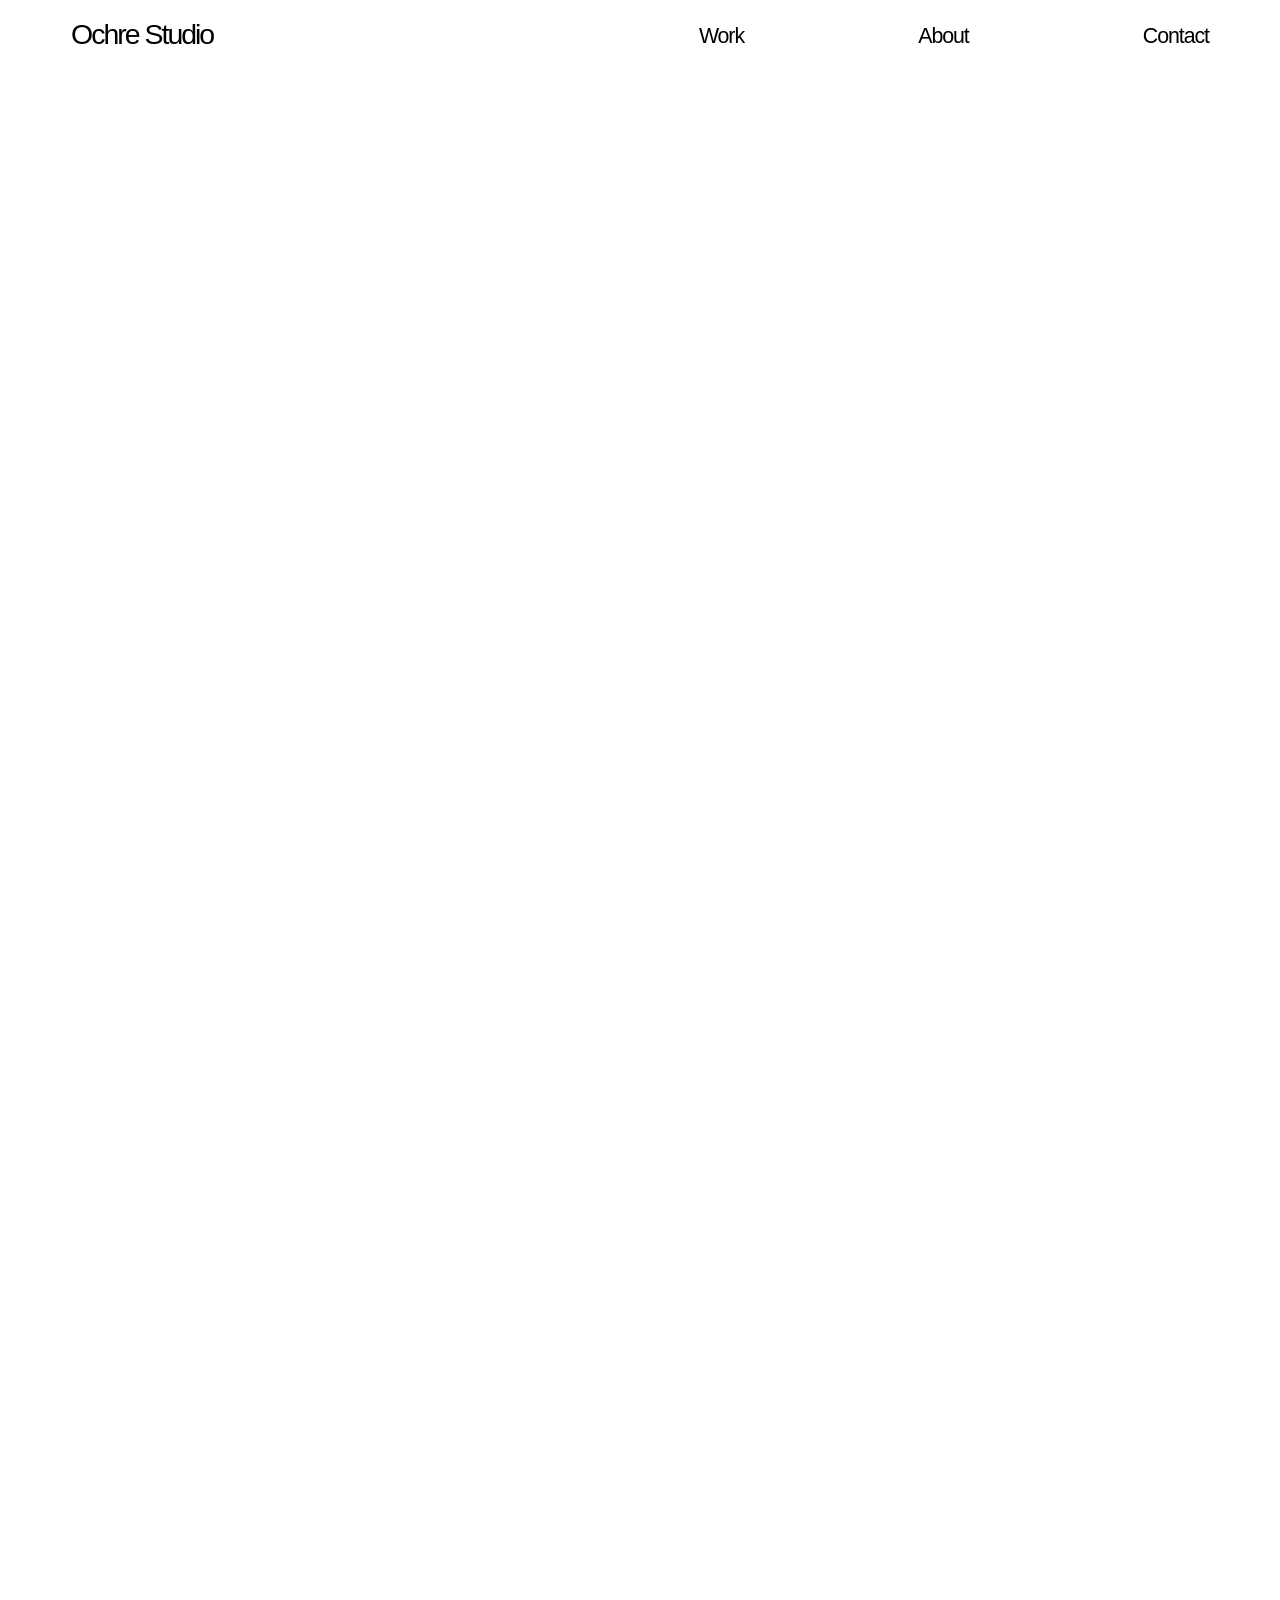
==== commit d0fcae9e: "Committing initial GSAP code" ====
--- a/index.html
+++ b/index.html
@@ -8,7 +8,7 @@
   <link rel="canonical" href="https://ochre-studio.vercel.app/">
 
   <!-- Security (meta-level; the full set is sent as HTTP headers, see vercel.json) -->
-  <meta http-equiv="Content-Security-Policy" content="default-src 'self'; script-src 'self'; style-src 'self'; img-src 'self' data:; font-src 'self'; connect-src 'self'; manifest-src 'self'; media-src 'self'; object-src 'none'; base-uri 'self'; form-action 'self'">
+  <meta http-equiv="Content-Security-Policy" content="default-src 'self'; script-src 'self'; style-src 'self' api.fontshare.com; img-src 'self' data:; font-src 'self' cdn.fontshare.com; connect-src 'self'; manifest-src 'self'; media-src 'self'; object-src 'none'; base-uri 'self'; form-action 'self'">
   <meta name="referrer" content="strict-origin-when-cross-origin">
 
   <!-- Browser / device -->
@@ -36,19 +36,22 @@
   <meta name="twitter:card" content="summary_large_image">
 
   <!-- Performance -->
-  <link rel="preload" href="assets/fonts/Satoshi-Regular.woff2" as="font" type="font/woff2" crossorigin>
-  <link rel="preload" href="assets/fonts/GeneralSans-Light.woff2" as="font" type="font/woff2" crossorigin>
+  <link rel="preconnect" href="https://api.fontshare.com">
+  <link rel="preconnect" href="https://cdn.fontshare.com" crossorigin>
+  <!-- Fonts served by Fontshare (the ITF licence doesn't allow the files in a public repo) -->
+  <link rel="stylesheet" href="https://api.fontshare.com/v2/css?f[]=satoshi@400,500&amp;display=swap">
+  <link rel="stylesheet" href="https://api.fontshare.com/v2/css?f[]=general-sans@300,500&amp;display=swap">
   <link rel="preload" href="assets/images/hero-cave.jpg" as="image" fetchpriority="high">
 
   <link rel="stylesheet" href="styles.css">
+  <script src="assets/js/boot.js"></script>
 </head>
 <body>
 
   <a class="skip-link" href="#top">Skip to content</a>
 
-  <div class="page">
-
-  <!-- Sticky site header: stays at the top while scrolling, blends with what is underneath -->
+  <!-- Fixed site header: stays at the top, blends with what scrolls underneath.
+       It sits outside the smooth-scroll wrapper so it never moves with the content. -->
   <div class="site-header">
 
     <!-- ============ NAV (desktop) ============ -->
@@ -65,11 +68,20 @@
     <header class="nav-mobile" data-node-id="68:1332">
       <a class="nav-mobile__logo t-trim" href="#top">Ochre Studio</a>
       <button class="nav-mobile__toggle" type="button" aria-expanded="false" aria-controls="mobile-menu" aria-label="Open menu">
-        <img src="assets/icons/burger-lines.svg" width="28" height="20" alt="">
+        <svg class="burger" width="28" height="20" viewBox="0 0 28 20" fill="none" stroke="currentColor" stroke-width="1" aria-hidden="true" focusable="false">
+          <path class="burger__line burger__line--1" d="M2 3.5H26"/>
+          <path class="burger__line burger__line--2" d="M4 9.5H24"/>
+          <path class="burger__line burger__line--3" d="M6 15.5H22"/>
+        </svg>
       </button>
     </header>
 
   </div>
+
+  <!-- Smooth scroll (ScrollSmoother): the page moves inside these two wrappers -->
+  <div id="smooth-wrapper">
+  <div id="smooth-content">
+  <div class="page">
 
   <main id="top" tabindex="-1">
 
@@ -146,7 +158,7 @@
 
     <!-- ============ PROJECTS ============ -->
     <div class="projects" id="work">
-      <section class="project project--casa-marna" data-node-id="68:544">
+      <section class="project project--casa-marna" data-hero-src="assets/images/project-casa-marna.jpg" data-node-id="68:544">
         <img class="project__bg" src="assets/images/project-casa-marna.jpg" alt="">
         <span class="project__num t-trim">01</span>
         <div class="project__content">
@@ -163,7 +175,7 @@
         </div>
       </section>
 
-      <section class="project project--huset-eik" data-node-id="68:555">
+      <section class="project project--huset-eik" data-hero-src="assets/images/huset-eik-hero.jpg" data-hero-plain data-node-id="68:555">
         <img class="project__bg" src="assets/images/project-huset-eik-web.jpg" alt="">
         <span class="project__num t-trim">02</span>
         <div class="project__content">
@@ -180,7 +192,7 @@
         </div>
       </section>
 
-      <section class="project project--barro" data-node-id="68:565">
+      <section class="project project--barro" data-hero-src="assets/images/project-barro.jpg" data-node-id="68:565">
         <img class="project__bg" src="assets/images/project-barro.jpg" alt="">
         <span class="project__num t-trim">03</span>
         <div class="project__content">
@@ -197,7 +209,7 @@
         </div>
       </section>
 
-      <section class="project project--kaya" data-node-id="68:575">
+      <section class="project project--kaya" data-hero-src="assets/images/project-kaya.jpg" data-node-id="68:575">
         <img class="project__bg" src="assets/images/project-kaya.jpg" alt="">
         <span class="project__num t-trim">04</span>
         <div class="project__content">
@@ -355,6 +367,8 @@
   </footer>
 
   </div>
+  </div>
+  </div>
 
   <!-- ============ MENU (mobile) ============ -->
   <div class="menu" id="mobile-menu" data-node-id="68:1431" hidden>
@@ -376,6 +390,15 @@
     </div>
   </div>
 
+  <!-- GSAP 3.15.1, self-hosted (the security policy only allows scripts from this site) -->
+  <script src="assets/js/vendor/gsap.min.js"></script>
+  <script src="assets/js/vendor/ScrollTrigger.min.js"></script>
+  <script src="assets/js/vendor/ScrollSmoother.min.js"></script>
+  <script src="assets/js/vendor/SplitText.min.js"></script>
+  <script src="assets/js/vendor/CustomEase.min.js"></script>
+  <script src="assets/js/vendor/Flip.min.js"></script>
+  <script src="assets/js/vendor/MorphSVGPlugin.min.js"></script>
   <script src="main.js"></script>
+  <script src="motion.js"></script>
 </body>
 </html>
--- a/styles.css
+++ b/styles.css
@@ -5,6 +5,7 @@
    Sizing model
    ------------
    Every dimension is written in "design pixels" multiplied by --u.
+   Small text has a 12px floor (max(12px, …)) so it stays readable on small screens.
    - Mobile  (< 1024px): --u = width / 390,  capped at 1.25 (≈ 488px)
    - Desktop (≥ 1024px): --u = width / 1440, capped at 1    (1440px)
    So type, spacing and margins scale smoothly between the two
@@ -13,28 +14,6 @@
    images reach the edges and columns widen. 320px is the floor.
    ========================================================= */
 
-/* ---------- Fonts (self-hosted from Fontshare, ITF Free Font License) ---------- */
-@font-face {
-  font-family: "Satoshi";
-  src: url("assets/fonts/Satoshi-Regular.woff2") format("woff2");
-  font-weight: 400; font-style: normal; font-display: swap;
-}
-@font-face {
-  font-family: "Satoshi";
-  src: url("assets/fonts/Satoshi-Medium.woff2") format("woff2");
-  font-weight: 500; font-style: normal; font-display: swap;
-}
-@font-face {
-  font-family: "General Sans";
-  src: url("assets/fonts/GeneralSans-Light.woff2") format("woff2");
-  font-weight: 300; font-style: normal; font-display: swap;
-}
-@font-face {
-  font-family: "General Sans";
-  src: url("assets/fonts/GeneralSans-Medium.woff2") format("woff2");
-  font-weight: 500; font-style: normal; font-display: swap;
-}
-
 :root {
   --black: #000;
   --white: #fff;
@@ -225,7 +204,7 @@
 .about__lede {
   font-family: var(--font-body);
   font-weight: 300;
-  font-size: calc(16 * var(--u));
+  font-size: max(12px, calc(16 * var(--u)));
   line-height: 1.3;
   letter-spacing: -0.02em;
   text-indent: calc(84 * var(--u));
@@ -271,7 +250,7 @@
 
 .process__desc {
   font-weight: 300;
-  font-size: calc(16 * var(--u));
+  font-size: max(12px, calc(16 * var(--u)));
   line-height: 1.3;
   letter-spacing: -0.02em;
 }
@@ -351,11 +330,10 @@
   gap: calc(12 * var(--u));
   width: 100%;
   font-family: var(--font-display);
-  font-size: calc(12 * var(--u));
+  font-size: max(12px, calc(12 * var(--u)));
   line-height: 1;
   letter-spacing: -0.03em;
   text-align: right;
-  white-space: nowrap; /* single lines in both artboards; sizes scale with --u */
 }
 
 /* ---------- Button (Component: btn) ---------- */
@@ -368,7 +346,7 @@
   border-radius: 999px;
   color: var(--white);
   font-family: var(--font-display);
-  font-size: calc(12 * var(--u));
+  font-size: max(12px, calc(12 * var(--u)));
   line-height: 1;
   letter-spacing: -0.03em;
   white-space: nowrap;
@@ -405,7 +383,7 @@
 
 .objects__copy {
   font-weight: 300;
-  font-size: calc(16 * var(--u));
+  font-size: max(12px, calc(16 * var(--u)));
   line-height: 1.3;
   letter-spacing: -0.02em;
 }
@@ -455,7 +433,7 @@
 
 .product__name {
   font-family: var(--font-display);
-  font-size: calc(12 * var(--u));
+  font-size: max(12px, calc(12 * var(--u)));
   line-height: 1;
   letter-spacing: -0.03em;
 }
@@ -482,9 +460,12 @@
 
 .contact__intro { align-items: stretch; }
 .contact__details {
-  align-items: flex-start;
+  flex-direction: column; /* phones: copy above, contact info below (Figma had them side by side at 8px) */
+  align-items: stretch;
+  gap: calc(32 * var(--u));
   scroll-margin-top: calc(48 * var(--u)); /* "Contact" links land here */
 }
+.contact__details > .contact__details-copy { flex: none; }
 
 .contact__intro-copy,
 .contact__details-copy {
@@ -505,7 +486,7 @@
 
 .contact__body {
   font-weight: 300;
-  font-size: calc(16 * var(--u));
+  font-size: max(12px, calc(16 * var(--u)));
   line-height: 1.3;
   letter-spacing: -0.02em;
 }
@@ -527,15 +508,13 @@
 
 .contact__info {
   display: flex;
+  gap: calc(20 * var(--u));
+}
+
+.contact__col {
+  display: flex;
   flex: 1 0 0;
   min-width: 0;
-  gap: calc(52 * var(--u));
-}
-
-.contact__col {
-  display: flex;
-  flex: 1 0 0;
-  min-width: 0;
   flex-direction: column;
   gap: calc(24 * var(--u));
 }
@@ -548,7 +527,7 @@
 
 .info__label {
   font-family: var(--font-display);
-  font-size: calc(12 * var(--u));
+  font-size: max(12px, calc(12 * var(--u)));
   line-height: 1;
   letter-spacing: -0.03em;
   opacity: 0.5;
@@ -556,7 +535,7 @@
 
 .info__value {
   font-weight: 500;
-  font-size: calc(8 * var(--u));
+  font-size: max(12px, calc(8 * var(--u)));
   line-height: 1.3;
   letter-spacing: -0.02em;
   white-space: nowrap;
@@ -602,7 +581,7 @@
 
 .footer__label {
   font-family: var(--font-display);
-  font-size: calc(12 * var(--u));
+  font-size: max(12px, calc(12 * var(--u)));
   line-height: 1;
   letter-spacing: -0.03em;
   opacity: 0.5;
@@ -613,7 +592,7 @@
   flex-direction: column;
   gap: calc(8 * var(--u));
   font-weight: 500;
-  font-size: calc(8 * var(--u));
+  font-size: max(12px, calc(8 * var(--u)));
   line-height: 1.3;
   letter-spacing: -0.02em;
 }
@@ -755,6 +734,7 @@
   .project__meta {
     gap: calc(32 * var(--u));
     width: auto;
+    white-space: nowrap; /* one line on desktop, as in Figma */
     font-size: calc(38 * var(--u));
   }
 
@@ -834,7 +814,7 @@
   .product__image,
   .product--feature .product__image { aspect-ratio: 302 / 376; }
 
-  .product__name { font-size: calc(16 * var(--u)); }
+  .product__name { font-size: max(12px, calc(16 * var(--u))); }
 
   /* ---------- Contact ---------- */
   .contact {
@@ -856,6 +836,8 @@
   }
 
   .contact__details {
+    flex-direction: row;
+    align-items: flex-start;
     gap: calc(97 * var(--u));
     scroll-margin-top: calc(80 * var(--u));
   }
@@ -876,6 +858,8 @@
   .contact__intro-image img { transform: none; }
 
   .contact__info {
+    flex: 1 0 0;
+    min-width: 0;
     justify-content: space-between;
     gap: calc(24 * var(--u));
   }
@@ -1029,7 +1013,7 @@
 
 .p-intro__note {
   font-family: var(--font-display);
-  font-size: calc(12 * var(--u));
+  font-size: max(12px, calc(12 * var(--u)));
   line-height: 1;
   letter-spacing: -0.03em;
 }
@@ -1039,7 +1023,7 @@
   flex-direction: column;
   gap: calc(24 * var(--u));
   font-weight: 300;
-  font-size: calc(16 * var(--u));
+  font-size: max(12px, calc(16 * var(--u)));
   line-height: 1.3;
   letter-spacing: -0.02em;
 }
@@ -1097,7 +1081,7 @@
   justify-content: space-between;
   gap: calc(16 * var(--u));
   font-family: var(--font-display);
-  font-size: calc(16 * var(--u));
+  font-size: max(12px, calc(16 * var(--u)));
   line-height: 1;
   letter-spacing: -0.03em;
   white-space: nowrap;
@@ -1183,6 +1167,67 @@
 }
 
 /* =========================================================
+   PREVIOUS / NEXT PROJECT (project pages, before the footer)
+   Not in Figma — built from existing pieces: grey eyebrow labels (contact
+   section) and H2-size names. The Project Details list's last divider sits
+   above it, so it has no line of its own.
+   ========================================================= */
+.p-pager {
+  padding: calc(40 * var(--u)) calc(24 * var(--u)) calc(48 * var(--u));
+}
+
+.p-pager__links {
+  display: flex;
+  align-items: flex-start;
+  justify-content: space-between;
+  gap: calc(16 * var(--u));
+}
+
+.p-pager__link {
+  display: flex;
+  flex-direction: column;
+  gap: calc(16 * var(--u));
+  min-width: 0;
+}
+.p-pager__link--next {
+  align-items: flex-end;
+  text-align: right;
+}
+
+.p-pager__label {
+  font-family: var(--font-display);
+  font-size: max(12px, calc(12 * var(--u)));
+  line-height: 1;
+  letter-spacing: -0.03em;
+  opacity: 0.5;
+}
+
+.p-pager__name {
+  font-family: var(--font-display);
+  font-size: calc(32 * var(--u));
+  line-height: 1;
+  letter-spacing: -0.05em;
+  white-space: nowrap;
+}
+
+.p-pager__link:hover .p-pager__name,
+.p-pager__link:focus-visible .p-pager__name {
+  text-decoration: underline;
+  text-decoration-thickness: 1px;
+  text-underline-offset: 0.12em;
+}
+
+@media (min-width: 1024px) {
+  .p-pager {
+    /* 80 (project body's bottom padding) + 80 = 160, the page's large-block gap */
+    padding: calc(80 * var(--u));
+  }
+  .p-pager__link { gap: calc(32 * var(--u)); }
+  .p-pager__label { font-size: calc(30 * var(--u)); }
+  .p-pager__name { font-size: calc(76 * var(--u)); }
+}
+
+/* =========================================================
    404
    ========================================================= */
 .notfound {
@@ -1204,7 +1249,7 @@
 .notfound__text {
   max-width: 34em;
   font-weight: 300;
-  font-size: calc(16 * var(--u));
+  font-size: max(12px, calc(16 * var(--u)));
   line-height: 1.3;
   letter-spacing: -0.02em;
 }
@@ -1259,24 +1304,38 @@
 }
 
 /* =========================================================
-   STICKY HEADER — blend mode (Snøhetta-style)
+   FIXED HEADER — blend mode (Snøhetta-style)
    White text with mix-blend-mode: difference: black over white, light over
    dark images, and each letter shifts with whatever scrolls underneath.
+   The header sits outside the smooth-scroll wrapper (ScrollSmoother moves
+   the page with transforms, which would carry a sticky header away), so it
+   is position: fixed and is its own size container for --u.
    ========================================================= */
-.page {
-  /* Fixed header height, so project heroes can sit exactly underneath it */
+.page,
+.site-header {
+  /* Fixed header height, so content and project heroes line up with it */
   --header-h: calc(71 * var(--u));
 }
 @media (min-width: 1024px) {
-  .page { --header-h: calc(87 * var(--u)); }
+  .page,
+  .site-header { --header-h: calc(87 * var(--u)); }
 }
 
 .site-header {
-  position: sticky;
+  position: fixed;
   top: 0;
+  left: 0;
+  right: 0;
   z-index: 50;
+  min-width: var(--page-min);
+  container-type: inline-size;
   color: var(--white);
   mix-blend-mode: difference;
+}
+/* Same unit as .page, measured on the header's own width */
+.site-header { --u: calc(min(100cqi, 487.5px) / 390); }
+@media (min-width: 1024px) {
+  .site-header { --u: calc(min(100cqi, 1440px) / 1440); }
 }
 
 /* Transparent bars of a fixed height (padding unchanged; text sits in the remaining space) */
@@ -1286,14 +1345,60 @@
   background: transparent;
 }
 
-/* burger-lines.svg is black lines on transparent; inverted they turn white */
-.nav-mobile__toggle img { filter: invert(1); }
-
-/* Project pages: the hero image starts at the very top, behind the nav */
-.page--project .p-hero { margin-top: calc(-1 * var(--header-h)); }
-
-/* In-page links land below the sticky header instead of under it */
+/* Burger: inline SVG lines in the header's white (MorphSVG turns them into a cross) */
+.burger { display: block; overflow: visible; }
+
+/* Content starts below the header; project heroes start at the very top, behind it */
+main { padding-top: var(--header-h); }
+.page--project main { padding-top: 0; }
+
+/* In-page links land below the fixed header instead of under it */
 html { scroll-padding-top: calc(min(100vw, 487.5px) / 390 * 71); }
 @media (min-width: 1024px) {
   html { scroll-padding-top: calc(min(100vw, 1440px) / 1440 * 87); }
 }
+
+/* =========================================================
+   MOTION (GSAP) — see motion.js
+   boot.js adds .motion to <html> before the first paint, unless the visitor
+   has asked their system for reduced motion. Only what the intro animates
+   is hidden here; motion.js reveals it. If scripts fail, boot.js removes
+   .motion after 4 seconds so nothing stays hidden.
+   ========================================================= */
+.motion .hero__logo > span,
+.motion .hero__image,
+.motion:not(.arrive-hero) .page--project .p-hero__bg,
+.motion:not(.arrive-hero) .page--project .p-hero__title,
+.motion .notfound > * { visibility: hidden; }
+
+/* SplitText line masks: let descenders (g, p, y) hang below the trimmed line
+   box, while still hiding a line that sits below its mask */
+.split-line-mask,
+.split-char-mask {
+  overflow: visible !important;
+  clip-path: inset(-0.3em -0.2em -0.3em -0.2em);
+}
+
+/* The About lede indents its first line only, also once it's split into lines.
+   Nothing inside inherits the indent (SplitText's temporary word boxes would
+   each indent themselves and break the measuring); the first line gets it back. */
+.about__lede * { text-indent: 0; }
+.about__lede .split-line-mask:first-child .split-line { text-indent: calc(84 * var(--u)); }
+
+/* Card → project transition: a copy of the project hero that grows out of the card */
+.transition-layer {
+  position: fixed;
+  top: 0;
+  left: 0;
+  right: 0;
+  width: auto;
+  z-index: 40; /* under the header, so the nav keeps blending over it */
+  pointer-events: none;
+}
+.transition-layer .p-hero { will-change: transform, width, height; }
+.transition-layer .p-hero::before { opacity: var(--shade, 1); } /* the hero's shade fades in on the way */
+.transition-layer__from { z-index: -1 !important; }
+
+/* Arriving from a card: the hero image is already zoomed and shifted exactly
+   like the parallax in motion.js starts it (scale 1.16, -8%), so nothing jumps */
+.arrive-hero .page--project .p-hero__bg { transform: translateY(-8%) scale(1.16); }
